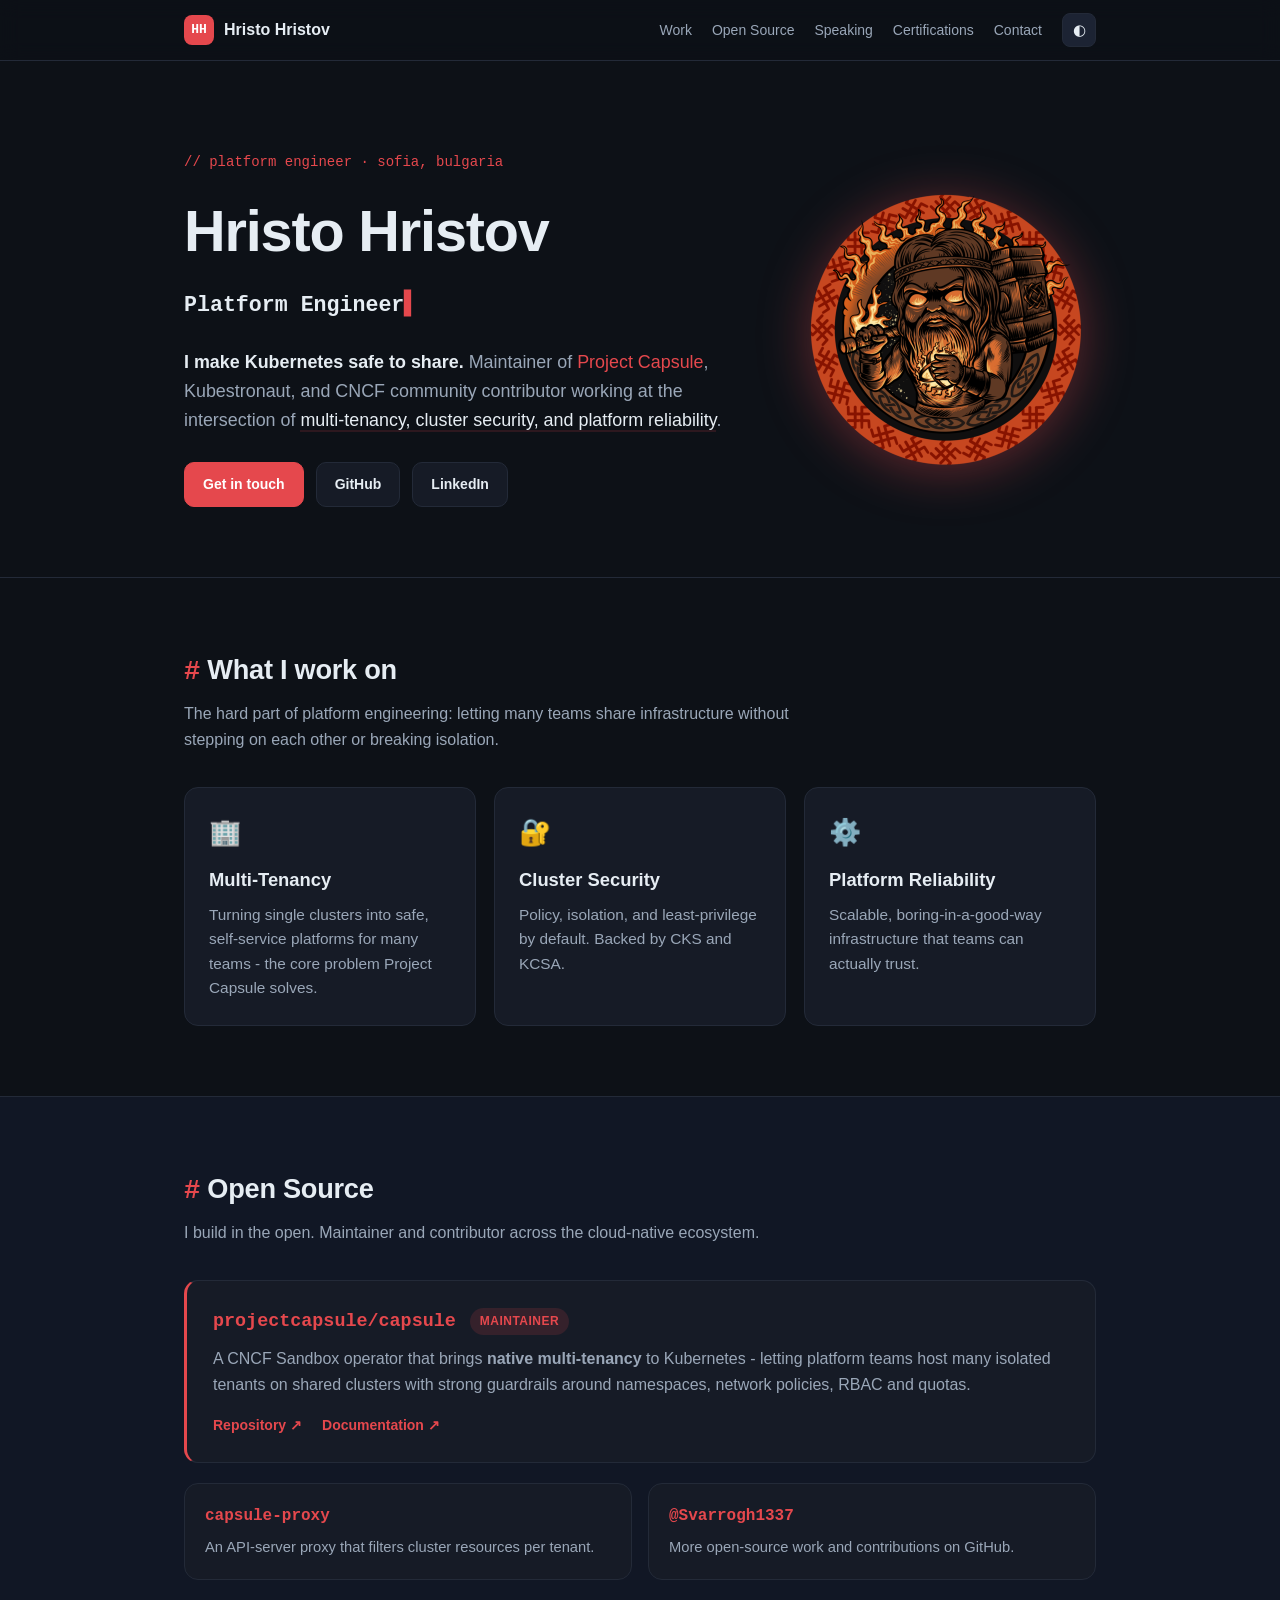
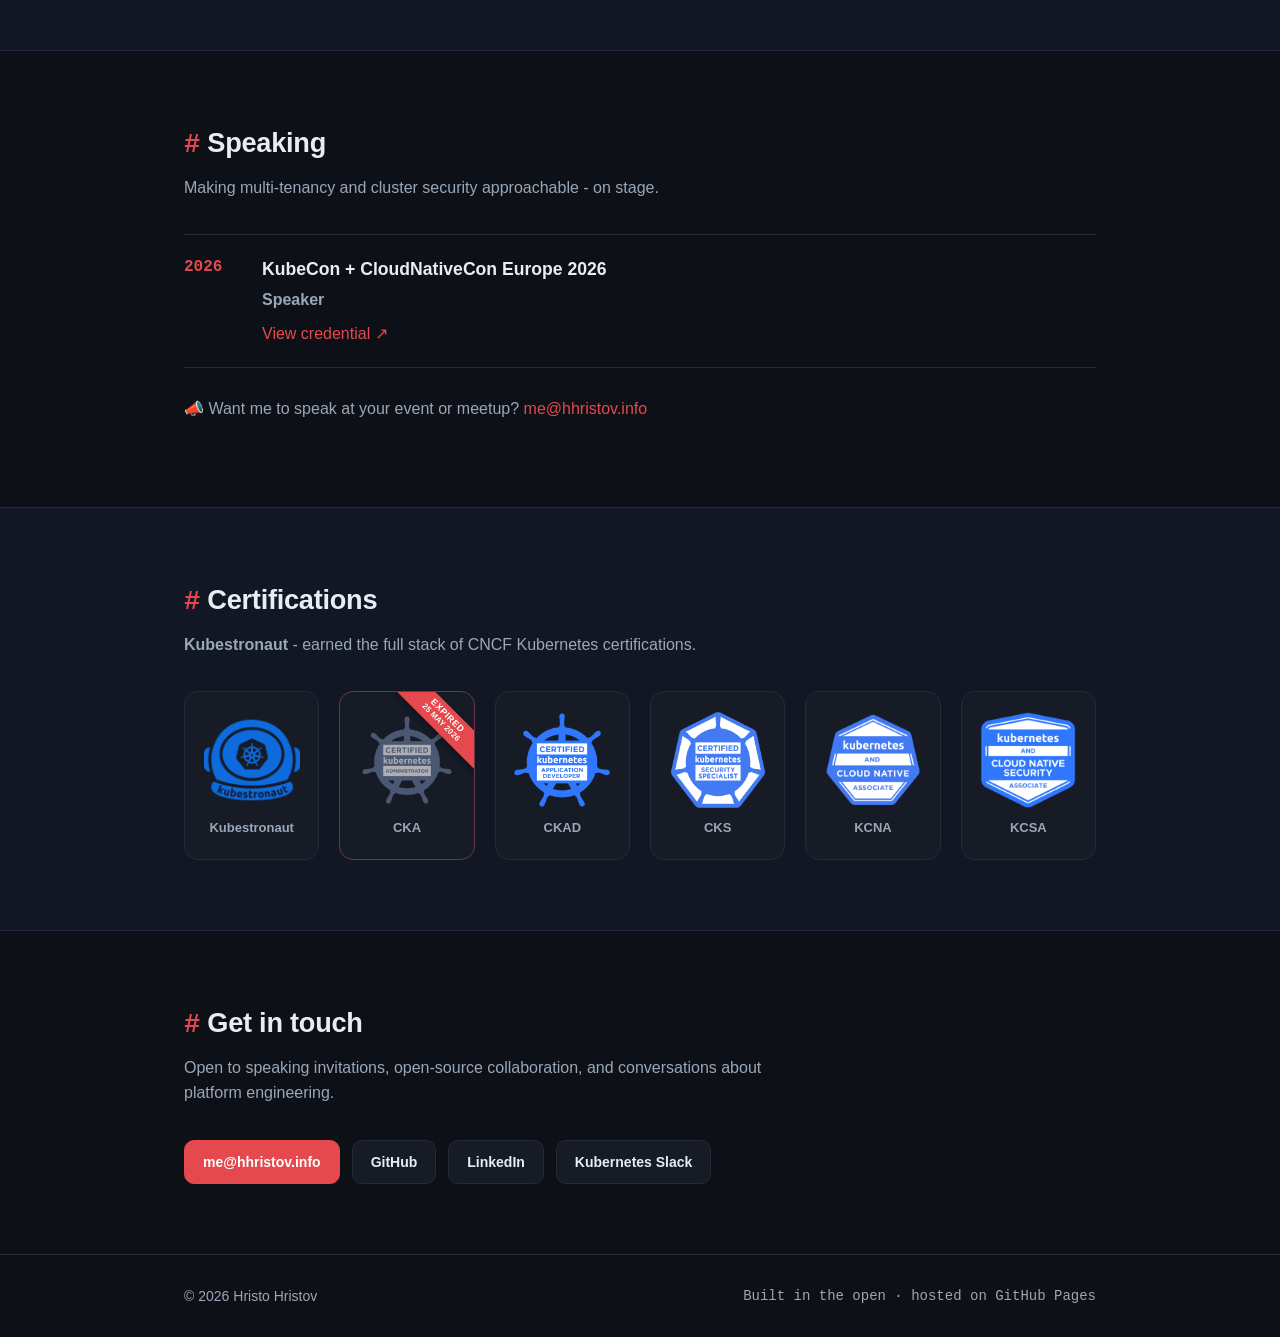
==== index.html @ eea62958 "Replace em dashes with hyphens across the site Co-Authored-By: Claude Opus 4.8 <noreply@anthropic.co" ====
<!DOCTYPE html>
<html lang="en">
<head>
  <meta charset="UTF-8" />
  <meta name="viewport" content="width=device-width, initial-scale=1.0" />
  <title>Hristo Hristov - Platform Engineer · Kubernetes Multi-Tenancy</title>
  <meta name="description" content="Platform Engineer and Project Capsule maintainer working on Kubernetes multi-tenancy, cluster security, and platform reliability. Kubestronaut and KubeCon EU 2026 speaker." />

  <!-- Open Graph / social -->
  <meta property="og:type" content="website" />
  <meta property="og:title" content="Hristo Hristov - Kubernetes Multi-Tenancy" />
  <meta property="og:description" content="I make Kubernetes safe to share. Project Capsule maintainer · Kubestronaut · KubeCon EU 2026 speaker." />
  <meta property="og:url" content="https://hhristov.info" />
  <meta property="og:image" content="https://hhristov.info/assets/og-avatar.png" />
  <meta name="twitter:card" content="summary" />
  <meta name="twitter:image" content="https://hhristov.info/assets/og-avatar.png" />

  <link rel="preconnect" href="https://images.credly.com" />
  <link rel="stylesheet" href="./assets/style.css" />
  <link rel="icon" type="image/png" href="./assets/favicon.png" />
  <link rel="apple-touch-icon" href="./assets/favicon.png" />
</head>
<body>
  <a class="skip-link" href="#main">Skip to content</a>

  <header class="site-nav">
    <div class="wrap nav-inner">
      <a class="brand" href="#top"><span class="brand-mark">HH</span> Hristo Hristov</a>
      <nav aria-label="Primary">
        <a href="#work">Work</a>
        <a href="#opensource">Open Source</a>
        <a href="#speaking">Speaking</a>
        <a href="#certs">Certifications</a>
        <a href="#contact">Contact</a>
      </nav>
      <button id="theme-toggle" class="theme-toggle" type="button" aria-label="Toggle color theme">◐</button>
    </div>
  </header>

  <main id="main">
    <!-- HERO -->
    <section id="top" class="hero">
      <div class="wrap hero-inner">
        <div class="hero-text">
          <p class="eyebrow">// platform engineer · sofia, bulgaria</p>
          <h1>Hristo Hristov</h1>
          <p class="typewriter" aria-hidden="true"><span id="tw"></span><span class="caret">▍</span></p>
          <p class="sr-only">Platform Engineer. Kubernetes Multi-Tenancy at Project Capsule. Making shared clusters safe, scalable and boring.</p>
          <p class="lead"><strong>I make Kubernetes safe to share.</strong> Maintainer of
            <a href="https://projectcapsule.dev/">Project Capsule</a>, Kubestronaut, and CNCF
            community contributor working at the intersection of <em>multi-tenancy, cluster
            security, and platform reliability</em>.</p>
          <div class="cta-row">
            <a class="btn btn-primary" href="#contact">Get in touch</a>
            <a class="btn" href="https://github.com/Svarrogh1337" rel="me">GitHub</a>
            <a class="btn" href="https://www.linkedin.com/in/svarrogh1337/" rel="me">LinkedIn</a>
          </div>
        </div>
        <div class="hero-avatar">
          <div class="avatar-hint" id="avatar-hint" role="status">
            <button class="avatar-hint-close" type="button" aria-label="Dismiss hint">×</button>
            <strong>Psst… click me. Fast.</strong>
            <span>I'm a fire god - making clusters "boring" is the day job. Setting things ablaze is the hobby. 🔥</span>
          </div>
          <img src="./assets/avatar.png" alt="Svarog emblem - Hristo Hristov's avatar" width="300" height="300" />
        </div>
      </div>
    </section>

    <!-- WHAT I WORK ON -->
    <section id="work" class="section">
      <div class="wrap">
        <h2><span class="hash">#</span> What I work on</h2>
        <p class="section-lead">The hard part of platform engineering: letting many teams share
          infrastructure without stepping on each other or breaking isolation.</p>
        <div class="cards">
          <article class="card">
            <div class="card-icon">🏢</div>
            <h3>Multi-Tenancy</h3>
            <p>Turning single clusters into safe, self-service platforms for many teams - the
              core problem Project Capsule solves.</p>
          </article>
          <article class="card">
            <div class="card-icon">🔐</div>
            <h3>Cluster Security</h3>
            <p>Policy, isolation, and least-privilege by default. Backed by CKS and KCSA.</p>
          </article>
          <article class="card">
            <div class="card-icon">⚙️</div>
            <h3>Platform Reliability</h3>
            <p>Scalable, boring-in-a-good-way infrastructure that teams can actually trust.</p>
          </article>
        </div>
      </div>
    </section>

    <!-- OPEN SOURCE -->
    <section id="opensource" class="section section-alt">
      <div class="wrap">
        <h2><span class="hash">#</span> Open Source</h2>
        <p class="section-lead">I build in the open. Maintainer and contributor across the
          cloud-native ecosystem.</p>

        <article class="spotlight">
          <div class="spotlight-head">
            <h3><a href="https://github.com/projectcapsule/capsule">projectcapsule/capsule</a></h3>
            <span class="tag">Maintainer</span>
          </div>
          <p>A CNCF Sandbox operator that brings <strong>native multi-tenancy</strong> to
            Kubernetes - letting platform teams host many isolated tenants on shared clusters
            with strong guardrails around namespaces, network policies, RBAC and quotas.</p>
          <div class="links-row">
            <a href="https://github.com/projectcapsule/capsule">Repository ↗</a>
            <a href="https://projectcapsule.dev/">Documentation ↗</a>
          </div>
        </article>

        <div class="repo-grid">
          <a class="repo" href="https://github.com/projectcapsule/capsule-proxy">
            <h4>capsule-proxy</h4>
            <p>An API-server proxy that filters cluster resources per tenant.</p>
          </a>
          <a class="repo" href="https://github.com/Svarrogh1337">
            <h4>@Svarrogh1337</h4>
            <p>More open-source work and contributions on GitHub.</p>
          </a>
        </div>
      </div>
    </section>

    <!-- SPEAKING -->
    <section id="speaking" class="section">
      <div class="wrap">
        <h2><span class="hash">#</span> Speaking</h2>
        <p class="section-lead">Making multi-tenancy and cluster security approachable - on stage.</p>
        <ul class="talks">
          <li class="talk">
            <div class="talk-date">2026</div>
            <div class="talk-body">
              <h3>KubeCon + CloudNativeCon Europe 2026</h3>
              <p class="talk-role">Speaker</p>
              <a href="https://www.credly.com/badges/1f407e77-a62d-4de4-acb6-d236c7fb62ec/public_url">View credential ↗</a>
            </div>
          </li>
        </ul>
        <p class="cta-line">📣 Want me to speak at your event or meetup?
          <a href="mailto:me@hhristov.info">me@hhristov.info</a></p>
      </div>
    </section>

    <!-- CERTIFICATIONS -->
    <section id="certs" class="section section-alt">
      <div class="wrap">
        <h2><span class="hash">#</span> Certifications</h2>
        <p class="section-lead"><strong>Kubestronaut</strong> - earned the full stack of CNCF
          Kubernetes certifications.</p>
        <div class="badges">
          <a class="badge" href="https://www.credly.com/badges/d4353a7d-4ade-4af5-8b67-d1976825b0ac/public_url" title="Kubestronaut">
            <img src="./assets/badges/kubestronaut.png" alt="Kubestronaut badge" loading="lazy" width="110" height="110" />
            <span>Kubestronaut</span>
          </a>
          <a class="badge" href="https://www.credly.com/badges/38526f68-d9cc-44b4-8a34-67c092588333/public_url" title="Certified Kubernetes Administrator" data-expires="2026-05-25">
            <img src="./assets/badges/cka.png" alt="CKA badge" loading="lazy" width="110" height="110" />
            <span>CKA</span>
          </a>
          <a class="badge" href="https://www.credly.com/badges/464335c8-947d-4161-b483-d8a3a8275b94/public_url" title="Certified Kubernetes Application Developer" data-expires="2028-03-01">
            <img src="./assets/badges/ckad.png" alt="CKAD badge" loading="lazy" width="110" height="110" />
            <span>CKAD</span>
          </a>
          <a class="badge" href="https://www.credly.com/badges/ec497faf-7d88-467e-850a-59829e8dac6d/public_url" title="Certified Kubernetes Security Specialist" data-expires="2028-01-19">
            <img src="./assets/badges/cks.png" alt="CKS badge" loading="lazy" width="110" height="110" />
            <span>CKS</span>
          </a>
          <a class="badge" href="https://www.credly.com/badges/4209b74a-615e-4c50-8347-1372d59ff848/public_url" title="Kubernetes and Cloud Native Associate" data-expires="2028-02-29">
            <img src="./assets/badges/kcna.png" alt="KCNA badge" loading="lazy" width="110" height="110" />
            <span>KCNA</span>
          </a>
          <a class="badge" href="https://www.credly.com/badges/b446001e-2a92-4770-8987-7c6a35eefe9c/public_url" title="Kubernetes and Cloud Native Security Associate" data-expires="2028-02-23">
            <img src="./assets/badges/kcsa.png" alt="KCSA badge" loading="lazy" width="110" height="110" />
            <span>KCSA</span>
          </a>
        </div>
      </div>
    </section>

    <!-- CONTACT -->
    <section id="contact" class="section">
      <div class="wrap contact">
        <h2><span class="hash">#</span> Get in touch</h2>
        <p class="section-lead">Open to speaking invitations, open-source collaboration, and
          conversations about platform engineering.</p>
        <div class="contact-links">
          <a class="btn btn-primary" href="mailto:me@hhristov.info">me@hhristov.info</a>
          <a class="btn" href="https://github.com/Svarrogh1337">GitHub</a>
          <a class="btn" href="https://www.linkedin.com/in/svarrogh1337/">LinkedIn</a>
          <a class="btn" href="https://kubernetes.slack.com/team/U07BVSYJC64">Kubernetes Slack</a>
        </div>
      </div>
    </section>
  </main>

  <footer class="site-footer">
    <div class="wrap footer-inner">
      <span>© <span id="year">2026</span> Hristo Hristov</span>
      <span class="footer-quote">Built in the open · hosted on GitHub Pages</span>
    </div>
  </footer>

  <script src="./assets/main.js"></script>
</body>
</html>
---- assets/style.css ----
/* ===== Theme tokens ===== */
:root {
  --accent: #E5484D;
  --accent-soft: rgba(229, 72, 77, 0.15);
  --bg: #0d1117;
  --bg-alt: #111725;
  --surface: #161b26;
  --surface-2: #1c2333;
  --border: #232a38;
  --text: #e6edf3;
  --muted: #9aa7b8;
  --radius: 14px;
  --mono: ui-monospace, SFMono-Regular, "SF Mono", Menlo, Consolas, "Liberation Mono", monospace;
  --sans: -apple-system, BlinkMacSystemFont, "Segoe UI", Roboto, Helvetica, Arial, sans-serif;
  --maxw: 960px;
}

:root[data-theme="light"] {
  --accent: #CC2E33;
  --accent-soft: rgba(204, 46, 51, 0.10);
  --bg: #ffffff;
  --bg-alt: #f5f7fb;
  --surface: #ffffff;
  --surface-2: #f2f5fa;
  --border: #e2e8f2;
  --text: #14181f;
  --muted: #5a6675;
}

* { box-sizing: border-box; }

html { scroll-behavior: smooth; }

body {
  margin: 0;
  font-family: var(--sans);
  background: var(--bg);
  color: var(--text);
  line-height: 1.6;
  -webkit-font-smoothing: antialiased;
}

.wrap { width: 100%; max-width: var(--maxw); margin: 0 auto; padding: 0 24px; }

a { color: var(--accent); text-decoration: none; }
a:hover { text-decoration: underline; }

.sr-only {
  position: absolute; width: 1px; height: 1px; padding: 0; margin: -1px;
  overflow: hidden; clip: rect(0,0,0,0); white-space: nowrap; border: 0;
}
.skip-link {
  position: absolute; left: -999px; top: 0; background: var(--accent);
  color: #fff; padding: 8px 14px; z-index: 100; border-radius: 0 0 8px 0;
}
.skip-link:focus { left: 0; }

/* ===== Nav ===== */
.site-nav {
  position: sticky; top: 0; z-index: 50;
  backdrop-filter: saturate(160%) blur(10px);
  background: color-mix(in srgb, var(--bg) 82%, transparent);
  border-bottom: 1px solid var(--border);
}
.nav-inner { display: flex; align-items: center; gap: 20px; height: 60px; }
.brand { display: flex; align-items: center; gap: 10px; font-weight: 700; color: var(--text); }
.brand:hover { text-decoration: none; }
.brand-mark {
  display: inline-grid; place-items: center; width: 30px; height: 30px;
  background: var(--accent); color: #fff; border-radius: 8px;
  font-family: var(--mono); font-size: 13px; font-weight: 700;
}
.site-nav nav { display: flex; gap: 20px; margin-left: auto; }
.site-nav nav a { color: var(--muted); font-size: 14px; font-weight: 500; }
.site-nav nav a:hover { color: var(--text); text-decoration: none; }
.theme-toggle {
  background: var(--surface-2); color: var(--text); border: 1px solid var(--border);
  width: 34px; height: 34px; border-radius: 8px; cursor: pointer; font-size: 15px;
}
.theme-toggle:hover { border-color: var(--accent); }

/* ===== Hero ===== */
.hero { padding: 90px 0 70px; border-bottom: 1px solid var(--border); }
.hero-inner { display: flex; align-items: center; gap: 56px; }
.hero-text { flex: 1 1 auto; min-width: 0; }
.hero-avatar { flex: 0 0 auto; }
.hero-avatar img {
  display: block; width: clamp(190px, 26vw, 300px); height: auto;
  filter: drop-shadow(0 6px 26px rgba(229, 72, 77, 0.4));
  animation: floaty 6s ease-in-out infinite;
}
@keyframes floaty { 0%, 100% { transform: translateY(0); } 50% { transform: translateY(-10px); } }
.eyebrow { font-family: var(--mono); color: var(--accent); font-size: 14px; margin: 0 0 12px; }
.hero h1 { font-size: clamp(2.4rem, 6vw, 3.6rem); margin: 0 0 10px; letter-spacing: -0.02em; }
.typewriter {
  font-family: var(--mono); font-size: clamp(1rem, 2.6vw, 1.35rem);
  color: var(--text); font-weight: 600; min-height: 1.8em; margin: 0 0 22px;
}
.caret { color: var(--accent); animation: blink 1s step-end infinite; }
@keyframes blink { 50% { opacity: 0; } }
.lead { font-size: 1.12rem; max-width: 640px; color: var(--muted); margin: 0 0 28px; }
.lead strong { color: var(--text); }
.lead em { color: var(--text); font-style: normal; border-bottom: 2px solid var(--accent-soft); }

.cta-row { display: flex; flex-wrap: wrap; gap: 12px; }
.btn {
  display: inline-block; padding: 10px 18px; border-radius: 10px;
  border: 1px solid var(--border); background: var(--surface);
  color: var(--text); font-weight: 600; font-size: 14px; transition: .15s;
}
.btn:hover { border-color: var(--accent); text-decoration: none; transform: translateY(-1px); }
.btn-primary { background: var(--accent); border-color: var(--accent); color: #fff; }
.btn-primary:hover { background: color-mix(in srgb, var(--accent) 85%, #000); }

/* ===== Sections ===== */
.section { padding: 70px 0; border-bottom: 1px solid var(--border); }
.section-alt { background: var(--bg-alt); }
.section h2 { font-size: 1.7rem; margin: 0 0 8px; letter-spacing: -0.01em; }
.hash { color: var(--accent); font-family: var(--mono); }
.section-lead { color: var(--muted); max-width: 620px; margin: 0 0 34px; }

/* Cards */
.cards { display: grid; grid-template-columns: repeat(auto-fit, minmax(220px, 1fr)); gap: 18px; }
.card {
  background: var(--surface); border: 1px solid var(--border);
  border-radius: var(--radius); padding: 24px; transition: .18s;
}
.card:hover { border-color: var(--accent); transform: translateY(-3px); }
.card-icon { font-size: 26px; margin-bottom: 12px; }
.card h3 { margin: 0 0 8px; font-size: 1.15rem; }
.card p { margin: 0; color: var(--muted); font-size: 0.96rem; }

/* Spotlight */
.spotlight {
  background: var(--surface); border: 1px solid var(--border);
  border-left: 3px solid var(--accent); border-radius: var(--radius);
  padding: 26px; margin-bottom: 20px;
}
.spotlight-head { display: flex; align-items: center; gap: 14px; flex-wrap: wrap; margin-bottom: 10px; }
.spotlight-head h3 { margin: 0; font-family: var(--mono); font-size: 1.15rem; }
.tag {
  font-size: 12px; font-weight: 700; text-transform: uppercase; letter-spacing: .04em;
  color: var(--accent); background: var(--accent-soft); padding: 4px 10px; border-radius: 999px;
}
.spotlight p { color: var(--muted); margin: 0 0 16px; }
.links-row { display: flex; gap: 20px; flex-wrap: wrap; font-weight: 600; font-size: 14px; }

.repo-grid { display: grid; grid-template-columns: repeat(auto-fit, minmax(240px, 1fr)); gap: 16px; }
.repo {
  display: block; background: var(--surface); border: 1px solid var(--border);
  border-radius: var(--radius); padding: 20px; color: var(--text); transition: .18s;
}
.repo:hover { border-color: var(--accent); text-decoration: none; transform: translateY(-3px); }
.repo h4 { margin: 0 0 6px; font-family: var(--mono); color: var(--accent); }
.repo p { margin: 0; color: var(--muted); font-size: 0.92rem; }

/* Talks */
.talks { list-style: none; padding: 0; margin: 0 0 28px; }
.talk { display: flex; gap: 22px; padding: 20px 0; border-top: 1px solid var(--border); }
.talk:last-child { border-bottom: 1px solid var(--border); }
.talk-date { font-family: var(--mono); color: var(--accent); font-weight: 700; min-width: 56px; }
.talk-body h3 { margin: 0 0 4px; font-size: 1.1rem; }
.talk-role { margin: 0 0 8px; color: var(--muted); font-weight: 600; }
.cta-line { color: var(--muted); }

/* Badges */
.badges { display: grid; grid-template-columns: repeat(auto-fit, minmax(130px, 1fr)); gap: 20px; }
.badge {
  position: relative; overflow: hidden;
  display: flex; flex-direction: column; align-items: center; gap: 10px;
  padding: 20px 12px; background: var(--surface); border: 1px solid var(--border);
  border-radius: var(--radius); color: var(--muted); font-size: 13px; font-weight: 600;
  transition: .18s;
}
.badge:hover { border-color: var(--accent); transform: translateY(-4px); text-decoration: none; color: var(--text); }
.badge img { width: 96px; height: 96px; object-fit: contain; }

/* Expired state + corner ribbon */
.badge.expired img { filter: grayscale(0.7) opacity(0.65); }
.badge.expired { border-color: color-mix(in srgb, var(--accent) 40%, var(--border)); }
.ribbon {
  position: absolute; top: 14px; right: -40px;
  width: 140px; padding: 4px 0;
  transform: rotate(45deg);
  background: var(--accent); color: #fff;
  text-align: center; line-height: 1.1;
  font-size: 9px; font-weight: 800; letter-spacing: 0.06em; text-transform: uppercase;
  box-shadow: 0 2px 6px rgba(0, 0, 0, 0.35);
  pointer-events: none;
}
.ribbon small { display: block; font-size: 8px; font-weight: 600; letter-spacing: 0.02em; opacity: 0.95; }

/* Contact */
.contact-links { display: flex; flex-wrap: wrap; gap: 12px; }

/* Footer */
.site-footer { padding: 30px 0; }
.footer-inner { display: flex; justify-content: space-between; gap: 12px; flex-wrap: wrap; color: var(--muted); font-size: 14px; }
.footer-quote { font-family: var(--mono); }

/* ===== Svarog fire easter egg ===== */
.hero-avatar { position: relative; }
.hero-avatar img { cursor: pointer; -webkit-user-select: none; user-select: none; -webkit-user-drag: none; }

/* Easter-egg hint speech bubble */
.avatar-hint {
  position: absolute; top: 8px; right: calc(100% + 20px); z-index: 6;
  width: 244px; padding: 14px 30px 14px 16px;
  background: var(--surface-2); color: var(--text);
  border: 1px solid var(--border); border-left: 3px solid var(--accent);
  border-radius: 12px; box-shadow: 0 12px 34px rgba(0, 0, 0, 0.4);
  font-size: 13.5px; line-height: 1.45; text-align: left;
  opacity: 0; transform: translateY(6px) scale(0.96); transform-origin: right center;
  pointer-events: none;
  transition: opacity 0.3s ease, transform 0.32s cubic-bezier(0.2, 0.9, 0.3, 1.35);
}
.avatar-hint.show { opacity: 1; transform: translateY(0) scale(1); pointer-events: auto; }
.avatar-hint strong { display: block; margin-bottom: 4px; color: var(--accent); }
.avatar-hint::after {
  content: ""; position: absolute; top: 20px; left: 100%;
  border: 9px solid transparent; border-left-color: var(--surface-2);
}
.avatar-hint-close {
  position: absolute; top: 5px; right: 8px; padding: 2px;
  background: none; border: none; color: var(--muted);
  font-size: 17px; line-height: 1; cursor: pointer;
}
.avatar-hint-close:hover { color: var(--text); }
#fire-canvas {
  position: fixed; inset: 0; z-index: 999; pointer-events: none;
  mix-blend-mode: screen; opacity: 0; transition: opacity 0.4s ease;
}
#fire-canvas.active { opacity: 1; }
/* Reduced-motion fallback: a static warm wash instead of the animated fire */
#flame-layer {
  position: fixed; inset: 0; z-index: 999; pointer-events: none;
  opacity: 0; transition: opacity 0.35s ease;
}
#flame-layer.active { opacity: 1; }
.flame-glow {
  position: absolute; left: 0; right: 0; bottom: 0; height: 55vh;
  background: radial-gradient(130% 100% at 50% 100%,
    rgba(255, 190, 70, 0.5), rgba(229, 72, 77, 0.3) 42%, transparent 74%);
  mix-blend-mode: screen;
}
#main.shake { animation: page-shake 0.5s ease-in-out; }
@keyframes page-shake {
  0%, 100% { transform: translate(0, 0); }
  20% { transform: translate(-5px, 2px) rotate(-0.2deg); }
  40% { transform: translate(5px, -2px) rotate(0.2deg); }
  60% { transform: translate(-4px, -1px); }
  80% { transform: translate(4px, 1px); }
}

@media (max-width: 760px) {
  .hero-inner { flex-direction: column-reverse; text-align: center; gap: 30px; }
  .hero-text .lead { margin-left: auto; margin-right: auto; }
  .cta-row { justify-content: center; }
  /* Hint bubble sits below the (now centered, top) avatar with an upward tail */
  .avatar-hint {
    top: calc(100% + 16px); right: auto; left: 50%;
    transform: translate(-50%, 6px) scale(0.96); transform-origin: top center;
  }
  .avatar-hint.show { transform: translate(-50%, 0) scale(1); }
  .avatar-hint::after {
    top: auto; bottom: 100%; left: 50%;
    border: 9px solid transparent; border-left-color: transparent; border-bottom-color: var(--surface-2);
    transform: translateX(-50%);
  }
}

@media (max-width: 600px) {
  .site-nav nav { display: none; }
  .hero { padding: 60px 0 50px; }
  .section { padding: 50px 0; }
}

@media (prefers-reduced-motion: reduce) {
  html { scroll-behavior: auto; }
  .caret { animation: none; }
  .hero-avatar img { animation: none; }
}
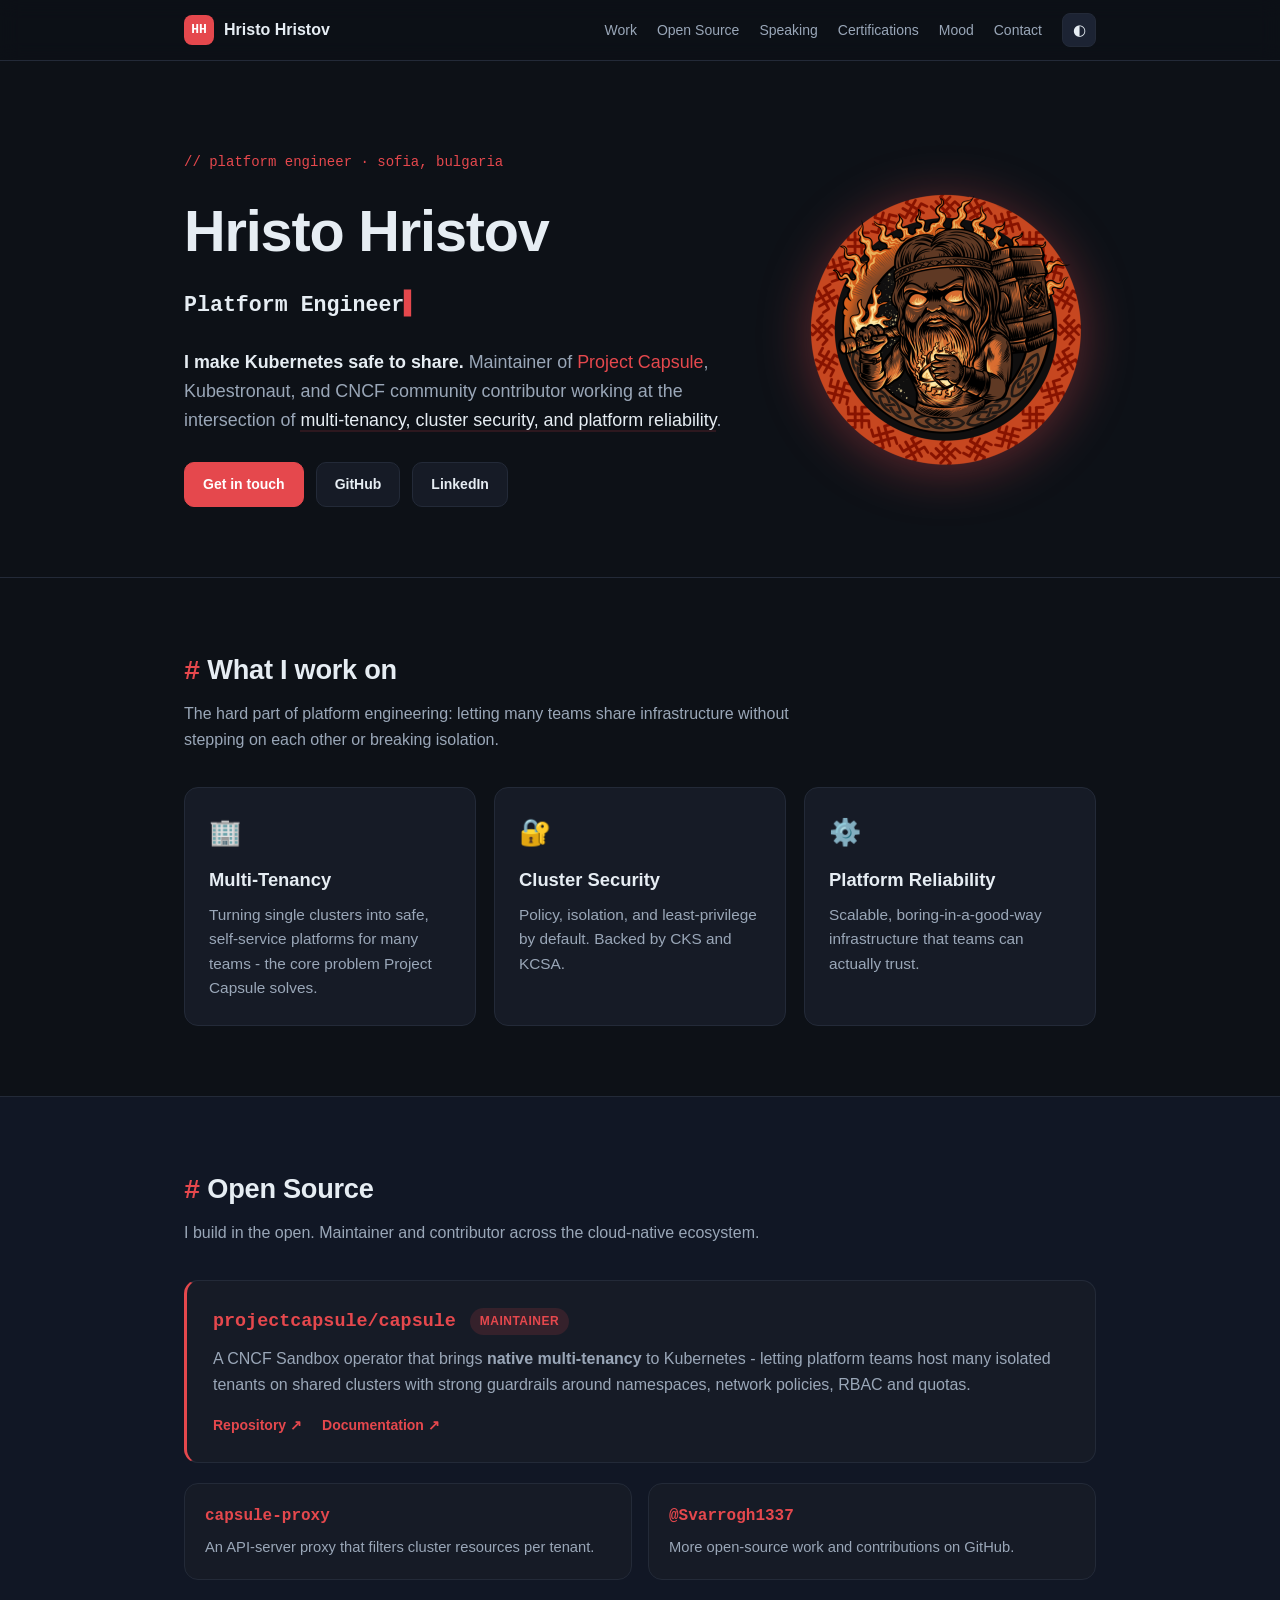
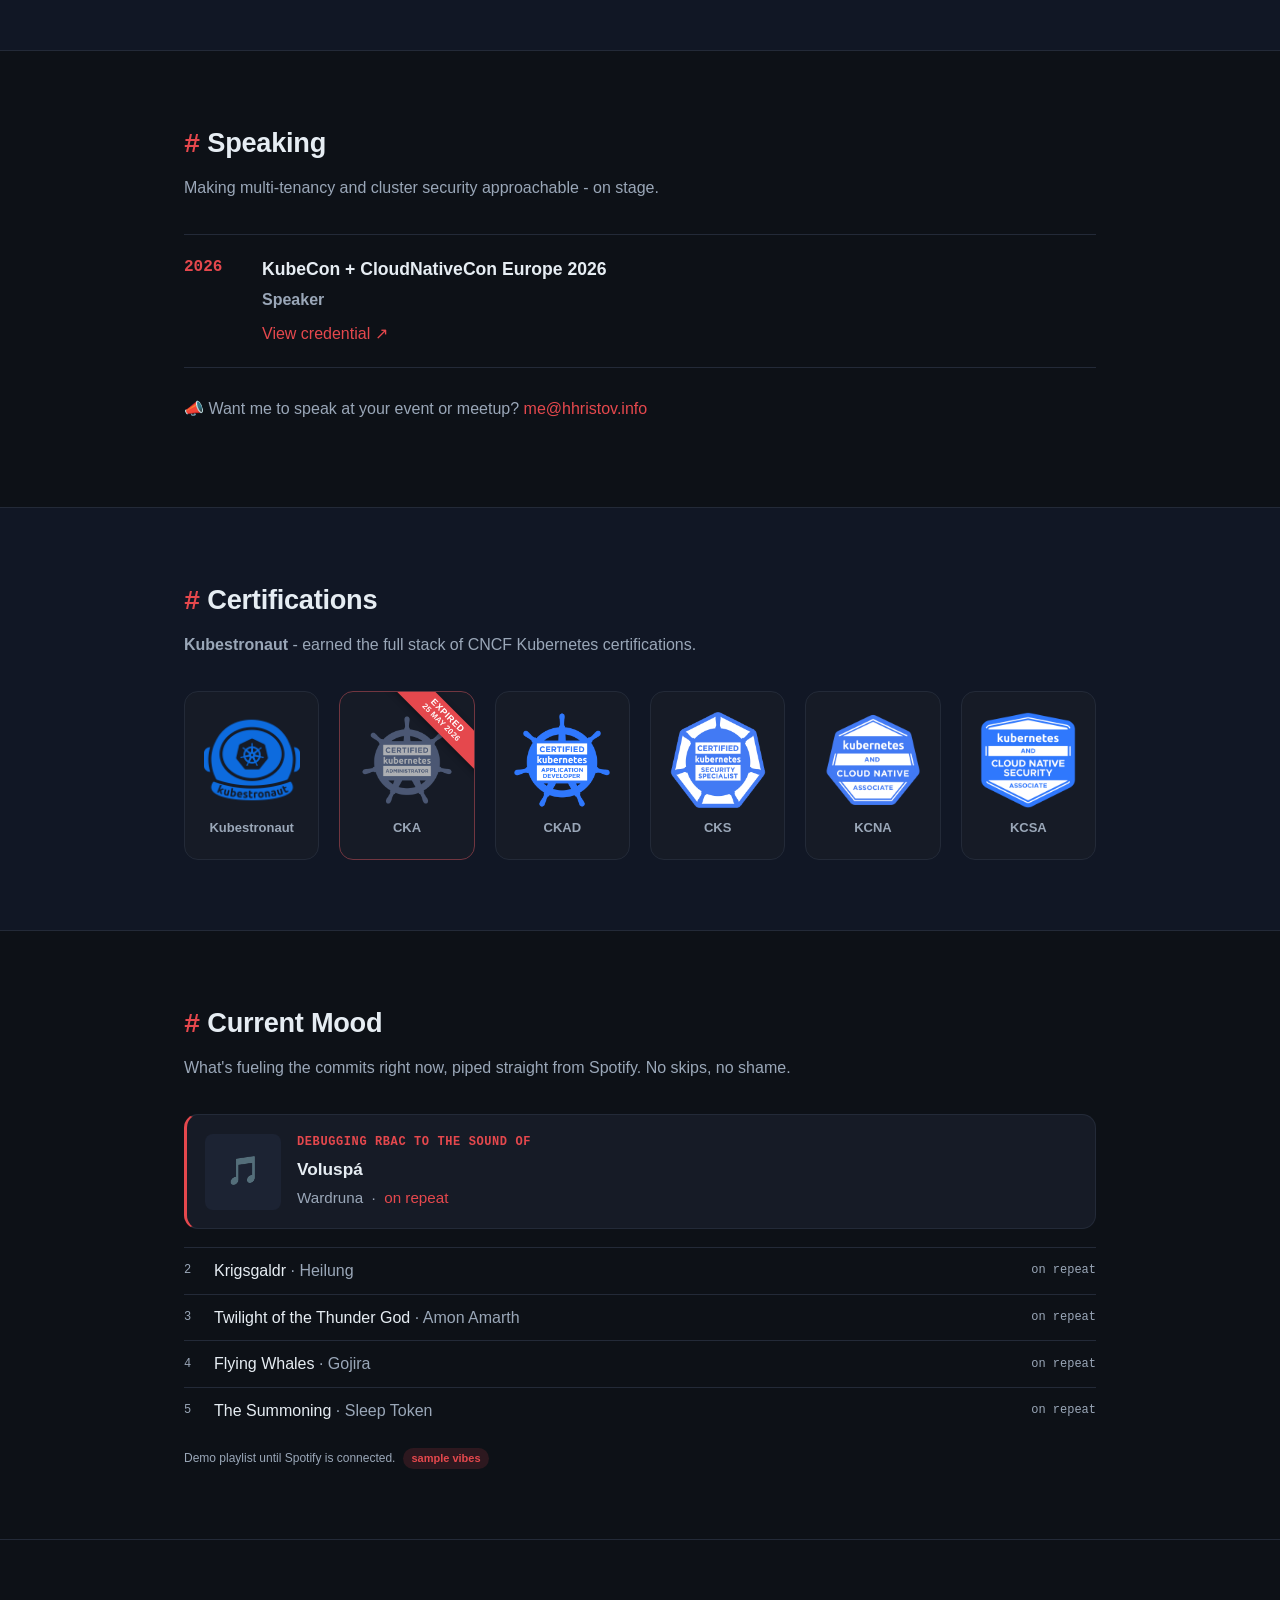
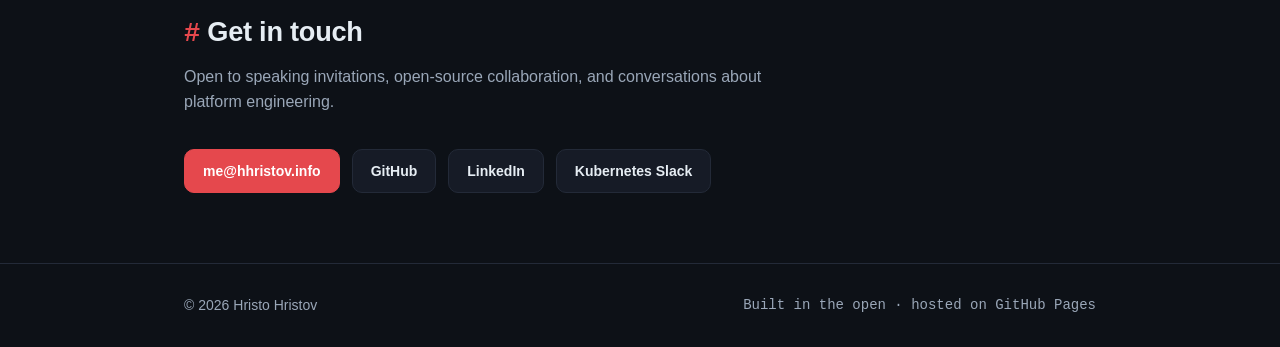
==== commit f57cfbf9: "Add Current Mood section (recent Spotify tracks) - Mood section renders recent tracks from assets/mo" ====
--- a/index.html
+++ b/index.html
@@ -31,6 +31,7 @@
         <a href="#opensource">Open Source</a>
         <a href="#speaking">Speaking</a>
         <a href="#certs">Certifications</a>
+        <a href="#mood">Mood</a>
         <a href="#contact">Contact</a>
       </nav>
       <button id="theme-toggle" class="theme-toggle" type="button" aria-label="Toggle color theme">◐</button>
@@ -183,6 +184,17 @@
       </div>
     </section>
 
+    <!-- MOOD -->
+    <section id="mood" class="section">
+      <div class="wrap">
+        <h2><span class="hash">#</span> Current Mood</h2>
+        <p class="section-lead">What's fueling the commits right now, piped straight from Spotify. No skips, no shame.</p>
+        <div id="mood-content" class="mood" aria-live="polite">
+          <p class="mood-loading">Consulting the gods of shuffle...</p>
+        </div>
+      </div>
+    </section>
+
     <!-- CONTACT -->
     <section id="contact" class="section">
       <div class="wrap contact">
--- a/assets/style.css
+++ b/assets/style.css
@@ -190,6 +190,39 @@
 }
 .ribbon small { display: block; font-size: 8px; font-weight: 600; letter-spacing: 0.02em; opacity: 0.95; }
 
+/* Mood (Spotify) */
+.mood-loading { color: var(--muted); font-family: var(--mono); }
+.mood-now {
+  display: flex; gap: 16px; align-items: center;
+  background: var(--surface); border: 1px solid var(--border);
+  border-left: 3px solid var(--accent); border-radius: var(--radius); padding: 18px;
+}
+.mood-art {
+  width: 76px; height: 76px; flex: 0 0 auto; border-radius: 8px; object-fit: cover;
+  background: var(--surface-2); display: grid; place-items: center; font-size: 28px; color: var(--muted);
+}
+.mood-now-body { min-width: 0; }
+.mood-quip {
+  margin: 0 0 4px; color: var(--accent); font-family: var(--mono);
+  font-size: 12px; font-weight: 700; text-transform: uppercase; letter-spacing: 0.05em;
+}
+.mood-now-body h3 { margin: 0 0 2px; font-size: 1.08rem; }
+.mood-now-body h3 a { color: var(--text); }
+.mood-artist { margin: 0; color: var(--muted); font-size: 0.95rem; }
+.mood-when { color: var(--accent); }
+.mood-list { list-style: none; margin: 18px 0 0; padding: 0; }
+.mood-track { display: flex; align-items: center; gap: 12px; padding: 10px 0; border-top: 1px solid var(--border); }
+.mood-track .num { font-family: var(--mono); color: var(--muted); font-size: 12px; width: 18px; flex: 0 0 auto; }
+.mood-track .t { min-width: 0; overflow: hidden; text-overflow: ellipsis; white-space: nowrap; }
+.mood-track .t a { color: var(--text); }
+.mood-track .t span { color: var(--muted); }
+.mood-track .ago { margin-left: auto; color: var(--muted); font-size: 12px; font-family: var(--mono); flex: 0 0 auto; }
+.mood-foot { margin: 14px 0 0; color: var(--muted); font-size: 12px; }
+.mood-chip {
+  display: inline-block; margin-left: 8px; padding: 2px 8px; border-radius: 999px;
+  background: var(--accent-soft); color: var(--accent); font-size: 11px; font-weight: 700;
+}
+
 /* Contact */
 .contact-links { display: flex; flex-wrap: wrap; gap: 12px; }
 
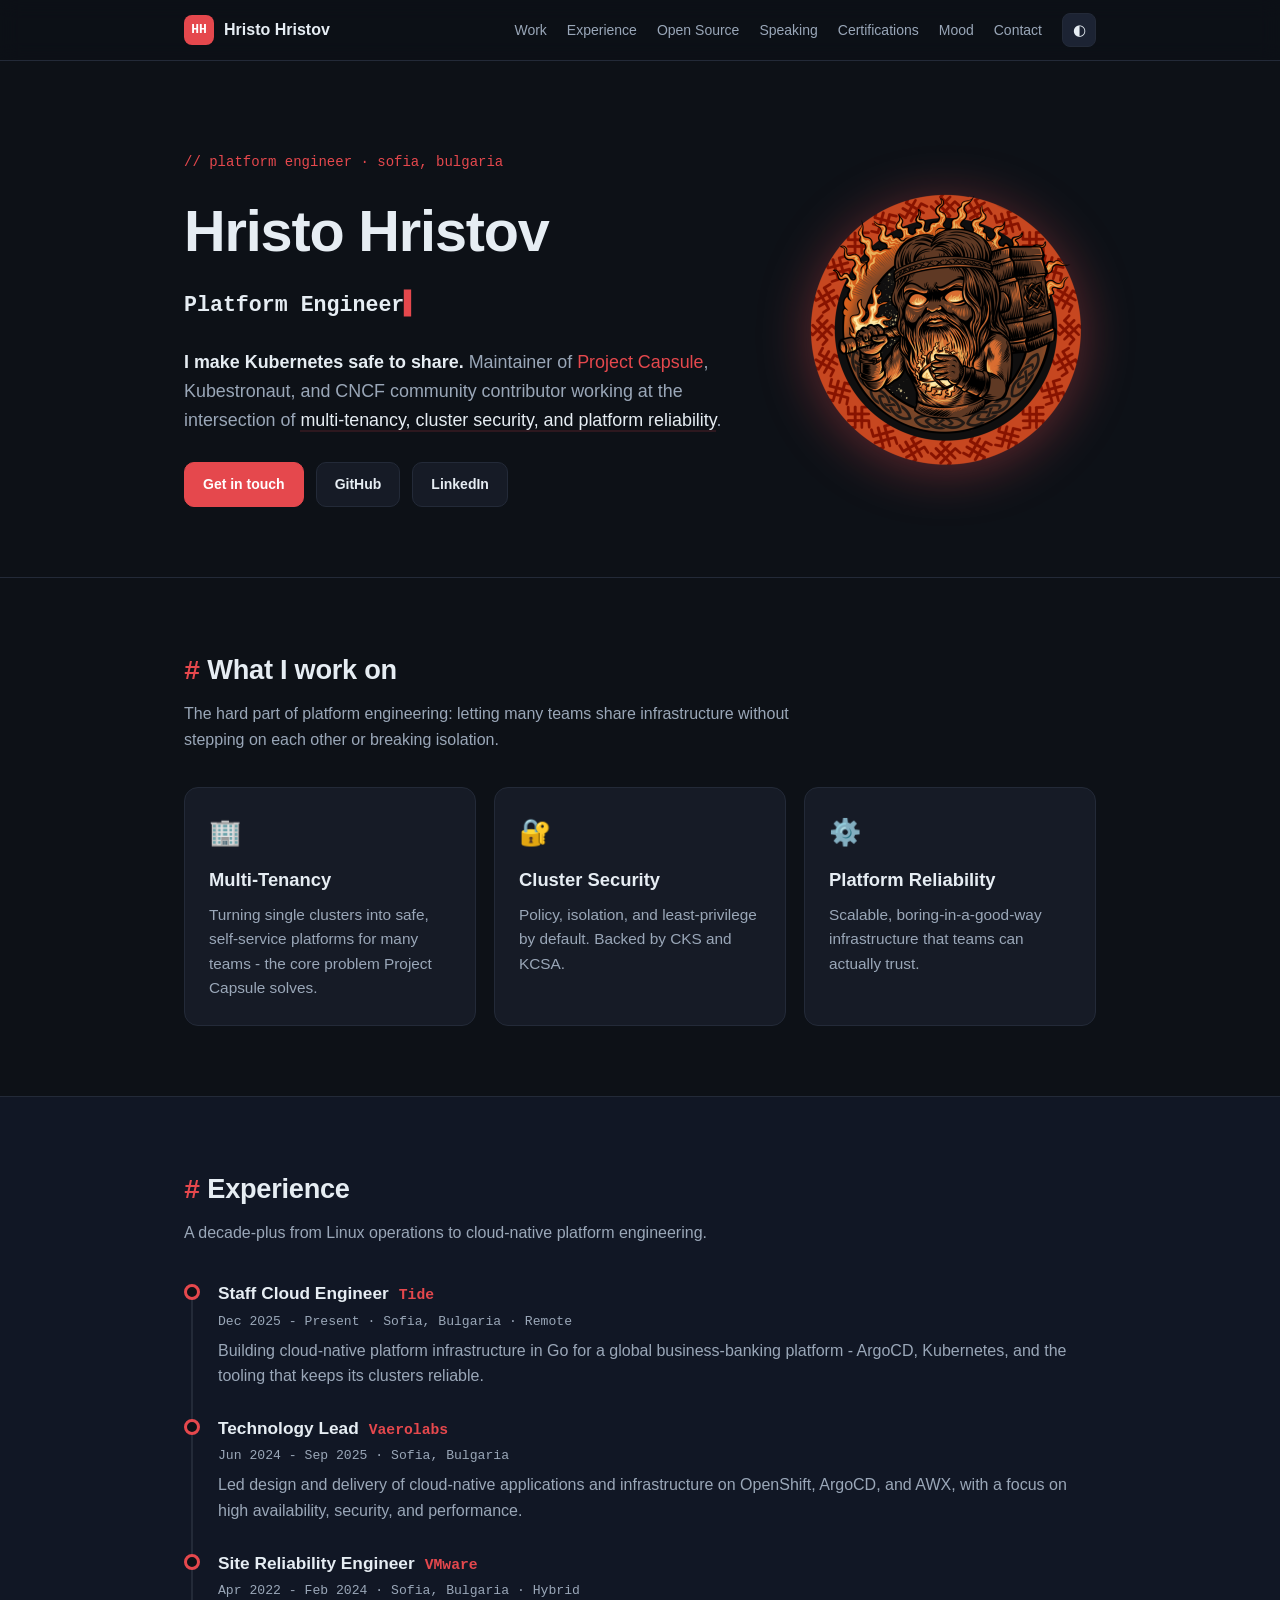
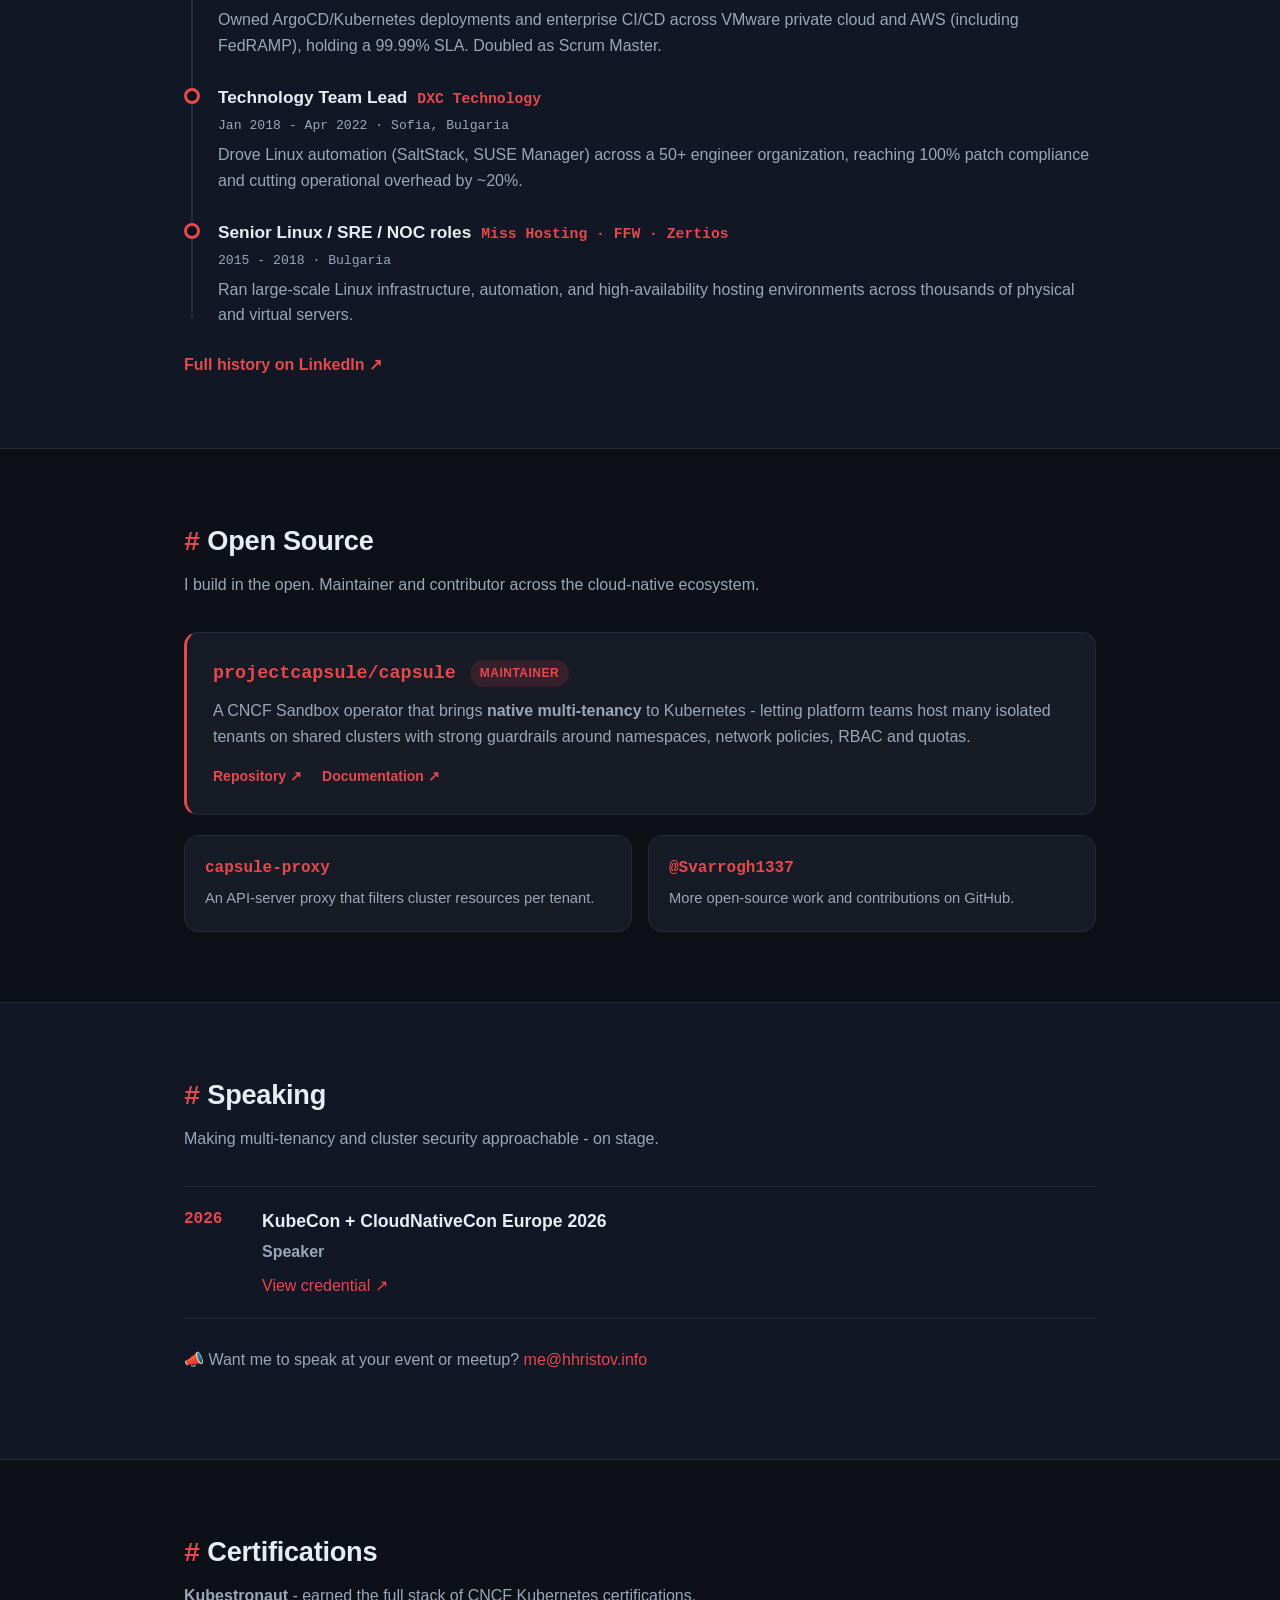
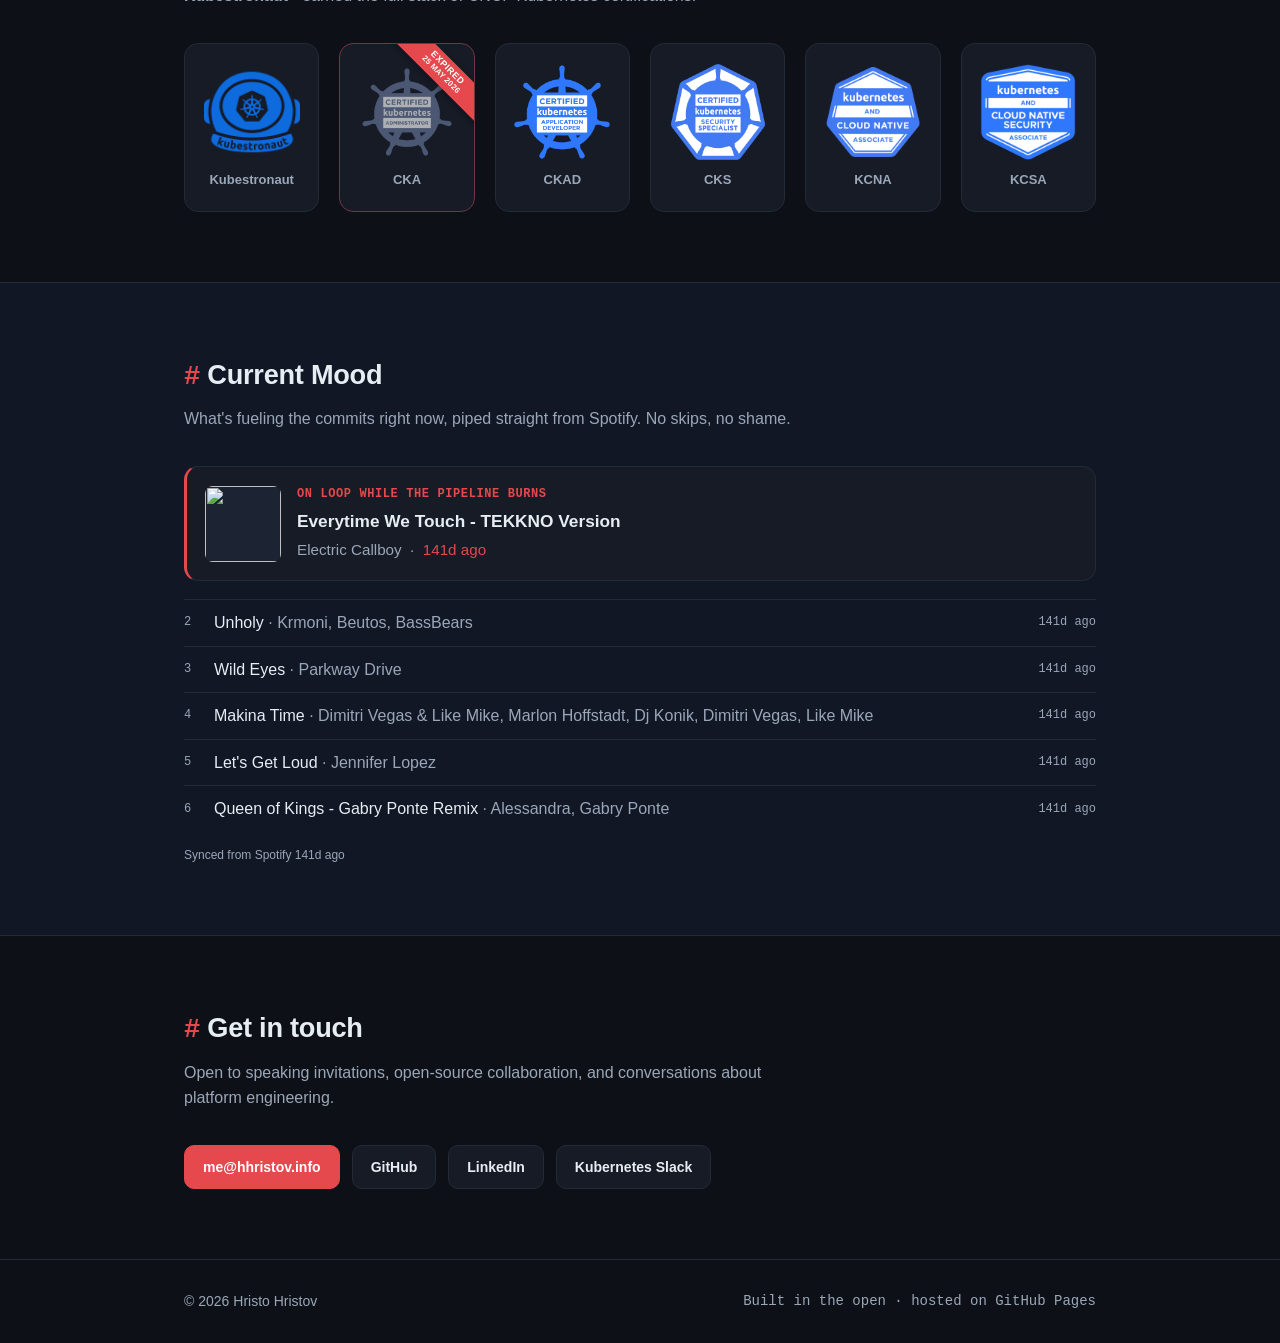
==== commit daf02ca1: "Add Experience timeline section Career timeline (Tide, Vaerolabs, VMware, DXC, earlier Linux/SRE rol" ====
--- a/index.html
+++ b/index.html
@@ -28,6 +28,7 @@
       <a class="brand" href="#top"><span class="brand-mark">HH</span> Hristo Hristov</a>
       <nav aria-label="Primary">
         <a href="#work">Work</a>
+        <a href="#experience">Experience</a>
         <a href="#opensource">Open Source</a>
         <a href="#speaking">Speaking</a>
         <a href="#certs">Certifications</a>
@@ -95,8 +96,59 @@
       </div>
     </section>
 
+    <!-- EXPERIENCE -->
+    <section id="experience" class="section section-alt">
+      <div class="wrap">
+        <h2><span class="hash">#</span> Experience</h2>
+        <p class="section-lead">A decade-plus from Linux operations to cloud-native platform engineering.</p>
+        <ol class="timeline">
+          <li class="tl-item">
+            <span class="tl-dot"></span>
+            <div class="tl-body">
+              <div class="tl-head"><h3>Staff Cloud Engineer</h3><span class="tl-co">Tide</span></div>
+              <p class="tl-meta">Dec 2025 - Present · Sofia, Bulgaria · Remote</p>
+              <p class="tl-desc">Building cloud-native platform infrastructure in Go for a global business-banking platform - ArgoCD, Kubernetes, and the tooling that keeps its clusters reliable.</p>
+            </div>
+          </li>
+          <li class="tl-item">
+            <span class="tl-dot"></span>
+            <div class="tl-body">
+              <div class="tl-head"><h3>Technology Lead</h3><span class="tl-co">Vaerolabs</span></div>
+              <p class="tl-meta">Jun 2024 - Sep 2025 · Sofia, Bulgaria</p>
+              <p class="tl-desc">Led design and delivery of cloud-native applications and infrastructure on OpenShift, ArgoCD, and AWX, with a focus on high availability, security, and performance.</p>
+            </div>
+          </li>
+          <li class="tl-item">
+            <span class="tl-dot"></span>
+            <div class="tl-body">
+              <div class="tl-head"><h3>Site Reliability Engineer</h3><span class="tl-co">VMware</span></div>
+              <p class="tl-meta">Apr 2022 - Feb 2024 · Sofia, Bulgaria · Hybrid</p>
+              <p class="tl-desc">Owned ArgoCD/Kubernetes deployments and enterprise CI/CD across VMware private cloud and AWS (including FedRAMP), holding a 99.99% SLA. Doubled as Scrum Master.</p>
+            </div>
+          </li>
+          <li class="tl-item">
+            <span class="tl-dot"></span>
+            <div class="tl-body">
+              <div class="tl-head"><h3>Technology Team Lead</h3><span class="tl-co">DXC Technology</span></div>
+              <p class="tl-meta">Jan 2018 - Apr 2022 · Sofia, Bulgaria</p>
+              <p class="tl-desc">Drove Linux automation (SaltStack, SUSE Manager) across a 50+ engineer organization, reaching 100% patch compliance and cutting operational overhead by ~20%.</p>
+            </div>
+          </li>
+          <li class="tl-item">
+            <span class="tl-dot"></span>
+            <div class="tl-body">
+              <div class="tl-head"><h3>Senior Linux / SRE / NOC roles</h3><span class="tl-co">Miss Hosting · FFW · Zertios</span></div>
+              <p class="tl-meta">2015 - 2018 · Bulgaria</p>
+              <p class="tl-desc">Ran large-scale Linux infrastructure, automation, and high-availability hosting environments across thousands of physical and virtual servers.</p>
+            </div>
+          </li>
+        </ol>
+        <p class="tl-more"><a href="https://www.linkedin.com/in/svarrogh1337/">Full history on LinkedIn ↗</a></p>
+      </div>
+    </section>
+
     <!-- OPEN SOURCE -->
-    <section id="opensource" class="section section-alt">
+    <section id="opensource" class="section">
       <div class="wrap">
         <h2><span class="hash">#</span> Open Source</h2>
         <p class="section-lead">I build in the open. Maintainer and contributor across the
@@ -130,7 +182,7 @@
     </section>
 
     <!-- SPEAKING -->
-    <section id="speaking" class="section">
+    <section id="speaking" class="section section-alt">
       <div class="wrap">
         <h2><span class="hash">#</span> Speaking</h2>
         <p class="section-lead">Making multi-tenancy and cluster security approachable - on stage.</p>
@@ -150,7 +202,7 @@
     </section>
 
     <!-- CERTIFICATIONS -->
-    <section id="certs" class="section section-alt">
+    <section id="certs" class="section">
       <div class="wrap">
         <h2><span class="hash">#</span> Certifications</h2>
         <p class="section-lead"><strong>Kubestronaut</strong> - earned the full stack of CNCF
@@ -185,7 +237,7 @@
     </section>
 
     <!-- MOOD -->
-    <section id="mood" class="section">
+    <section id="mood" class="section section-alt">
       <div class="wrap">
         <h2><span class="hash">#</span> Current Mood</h2>
         <p class="section-lead">What's fueling the commits right now, piped straight from Spotify. No skips, no shame.</p>
--- a/assets/style.css
+++ b/assets/style.css
@@ -130,6 +130,25 @@
 .card h3 { margin: 0 0 8px; font-size: 1.15rem; }
 .card p { margin: 0; color: var(--muted); font-size: 0.96rem; }
 
+/* Experience timeline */
+.timeline { list-style: none; margin: 0; padding: 0; position: relative; }
+.timeline::before {
+  content: ""; position: absolute; left: 7px; top: 6px; bottom: 10px;
+  width: 2px; background: var(--border);
+}
+.tl-item { position: relative; padding: 0 0 26px 34px; }
+.tl-item:last-child { padding-bottom: 0; }
+.tl-dot {
+  position: absolute; left: 0; top: 4px; width: 16px; height: 16px;
+  border-radius: 50%; background: var(--bg); border: 3px solid var(--accent);
+}
+.tl-head { display: flex; gap: 10px; align-items: baseline; flex-wrap: wrap; }
+.tl-head h3 { margin: 0; font-size: 1.08rem; }
+.tl-co { color: var(--accent); font-weight: 700; font-family: var(--mono); font-size: 0.92rem; }
+.tl-meta { margin: 3px 0 6px; color: var(--muted); font-size: 0.82rem; font-family: var(--mono); }
+.tl-desc { margin: 0; color: var(--muted); }
+.tl-more { margin: 24px 0 0; font-weight: 600; }
+
 /* Spotlight */
 .spotlight {
   background: var(--surface); border: 1px solid var(--border);
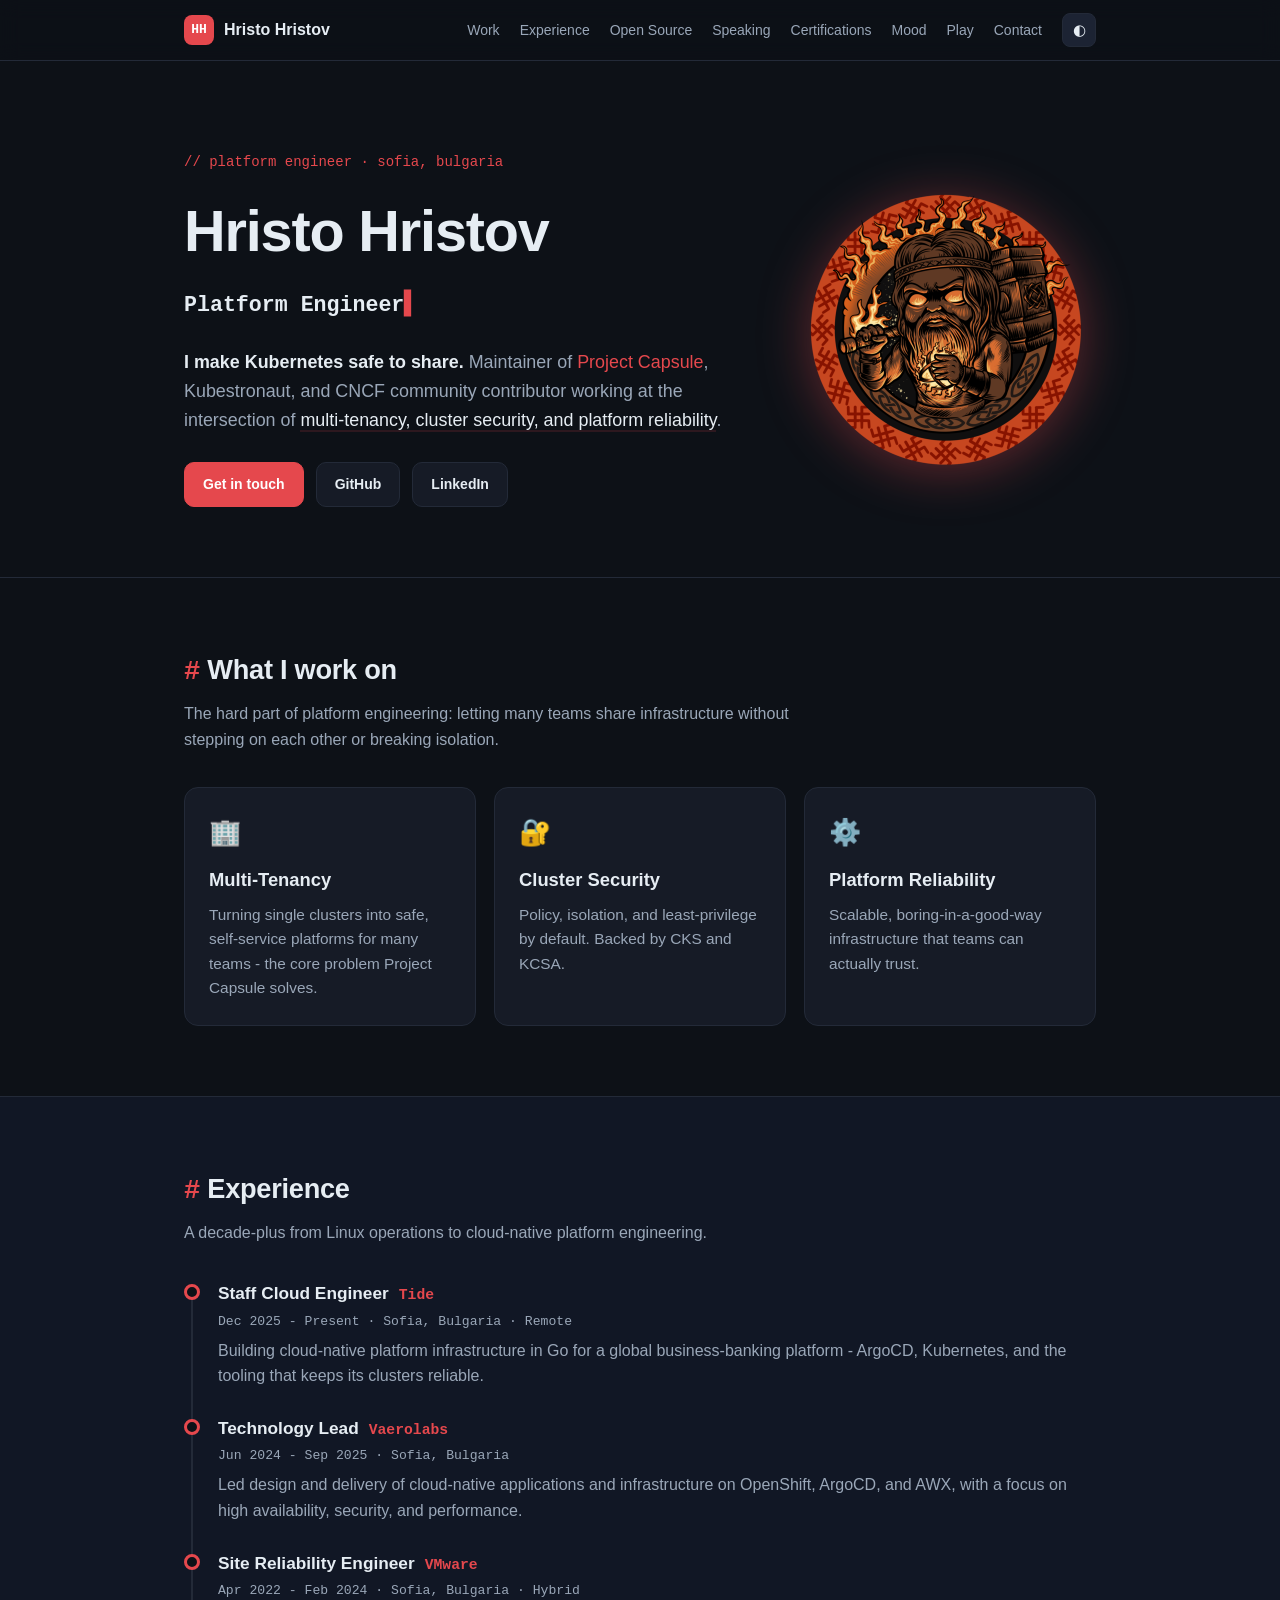
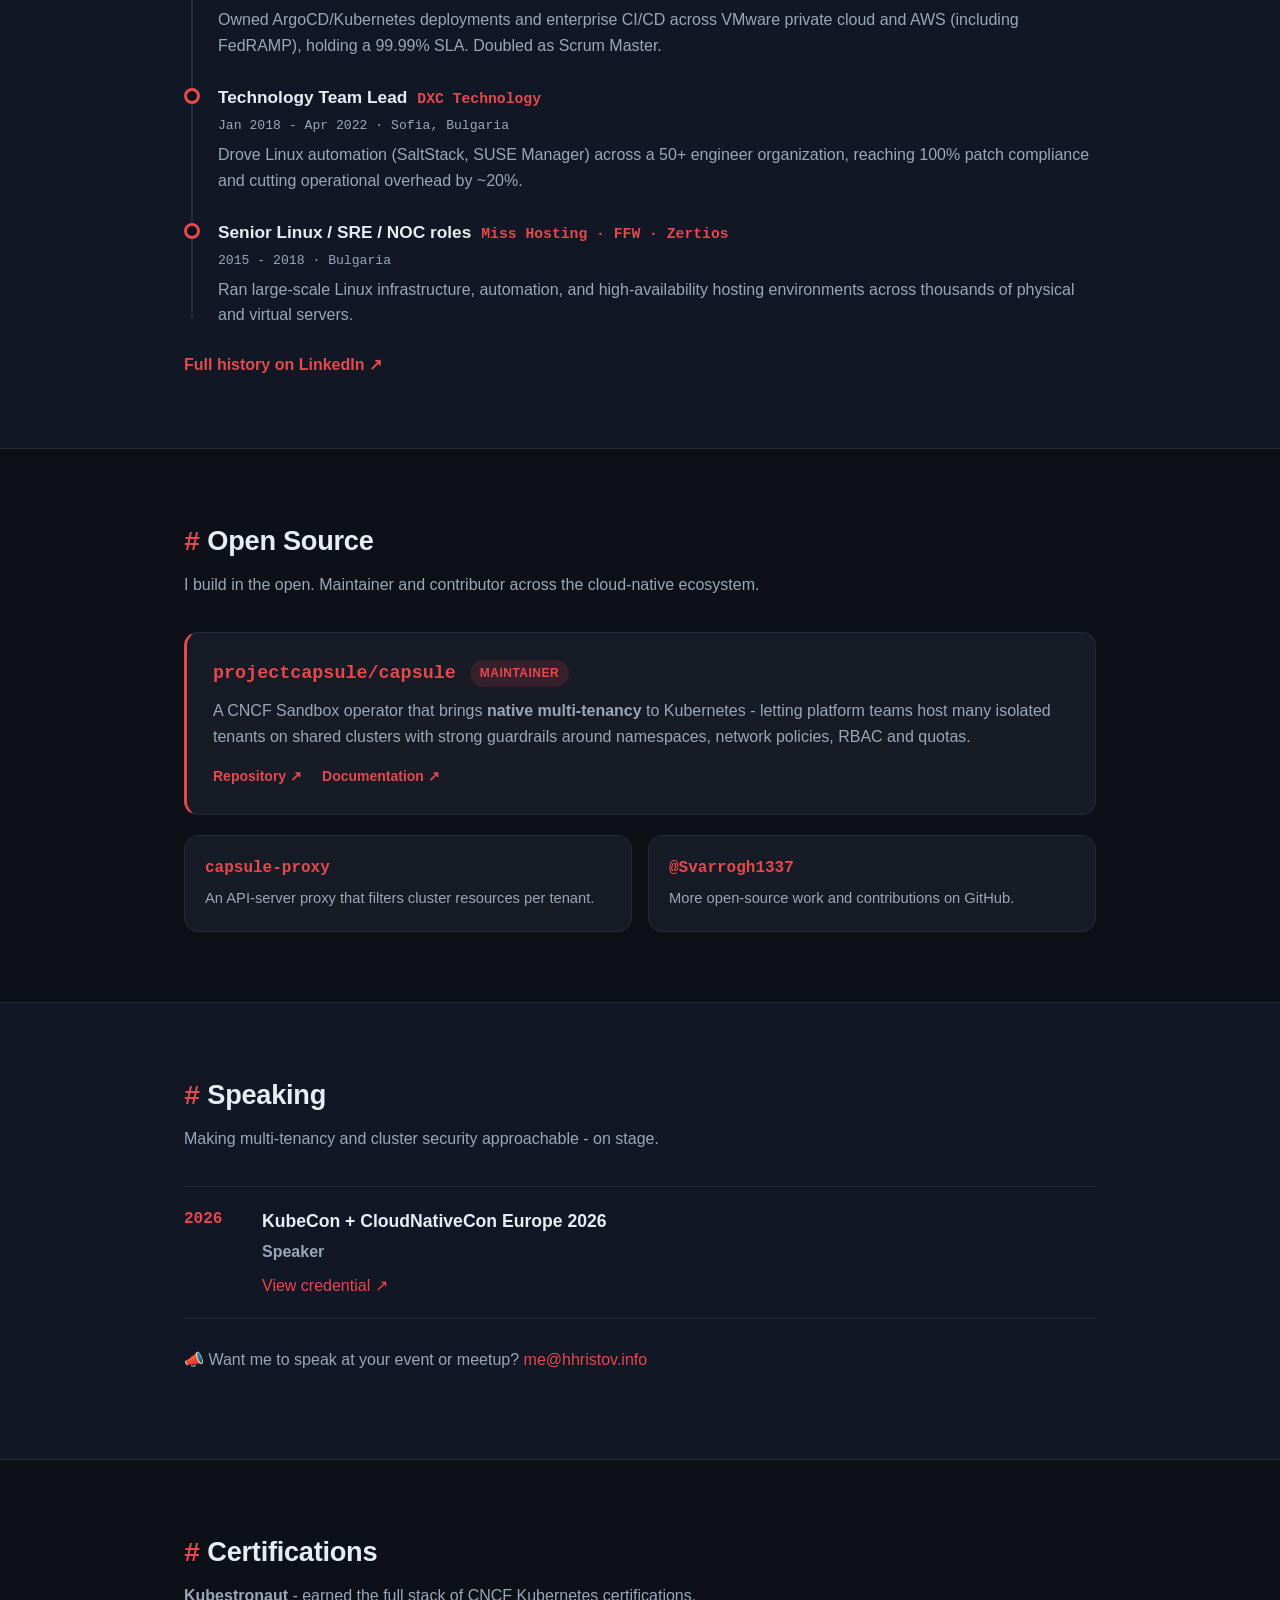
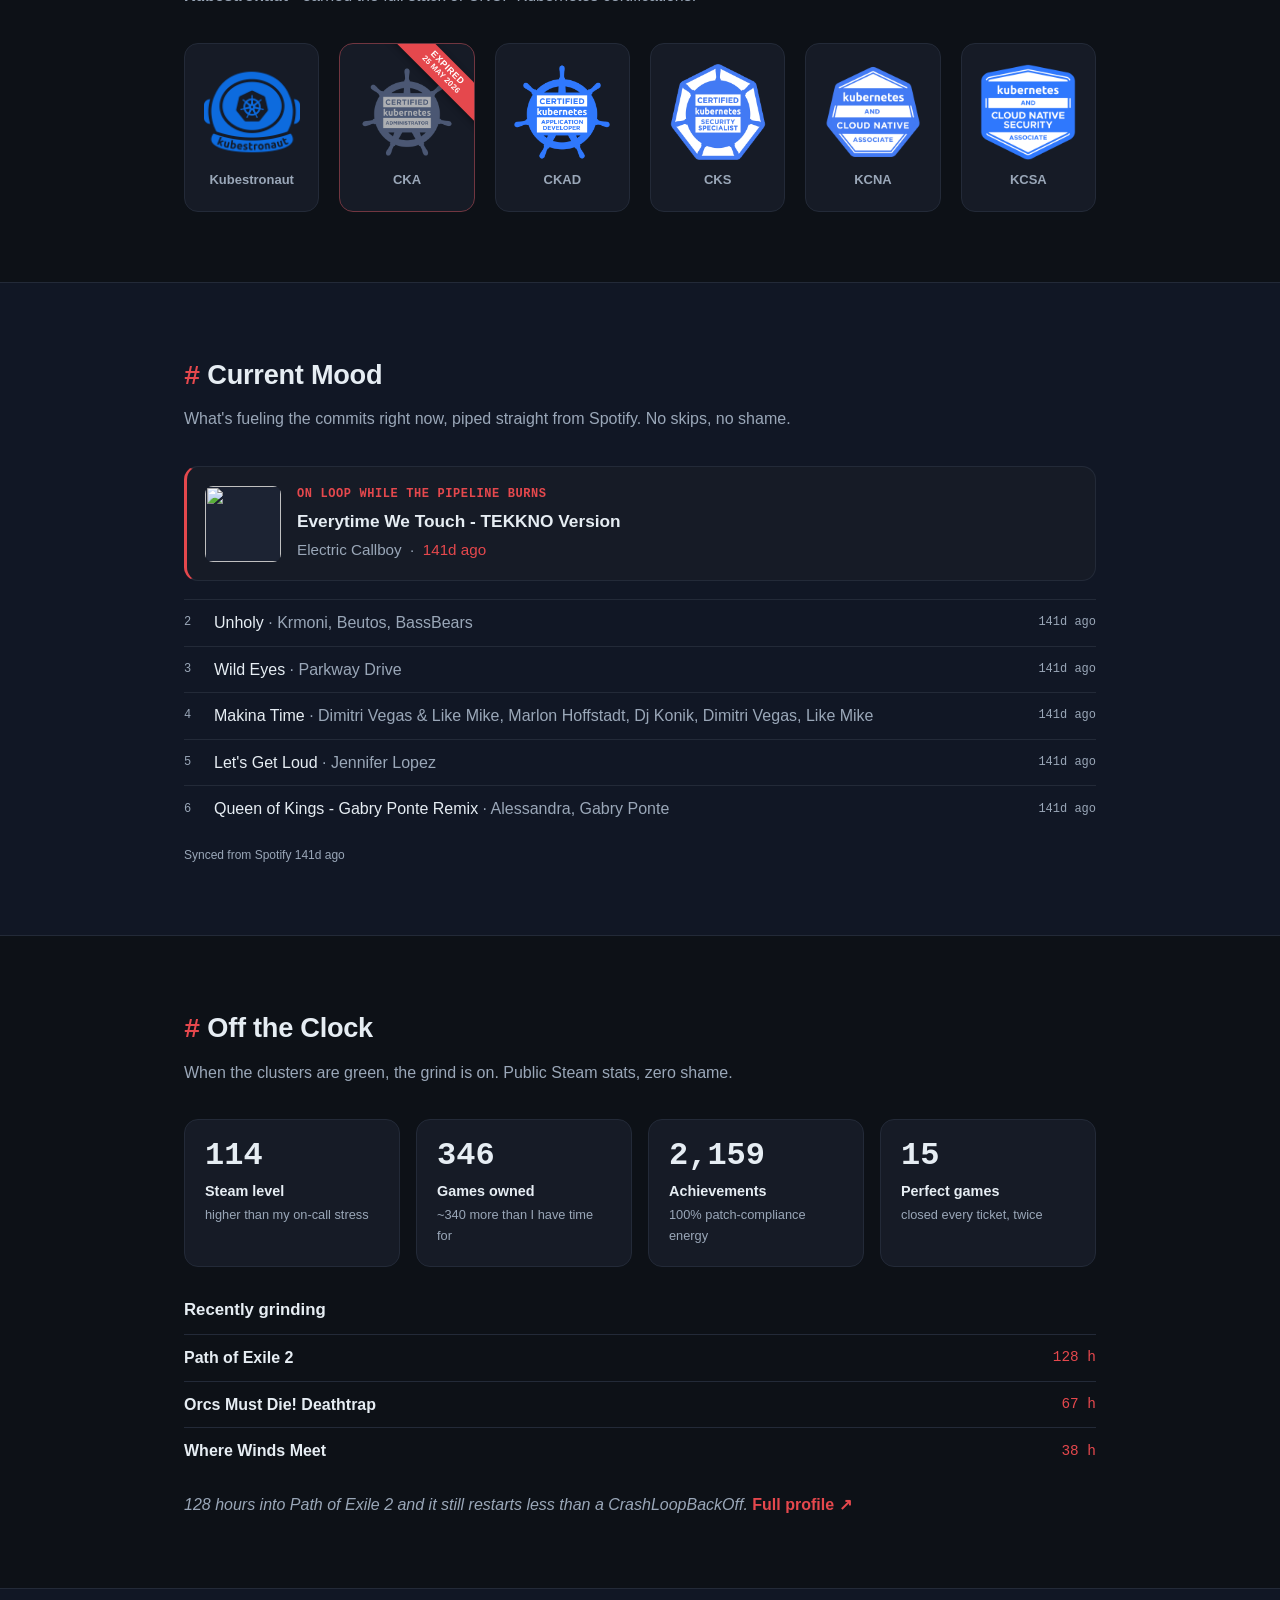
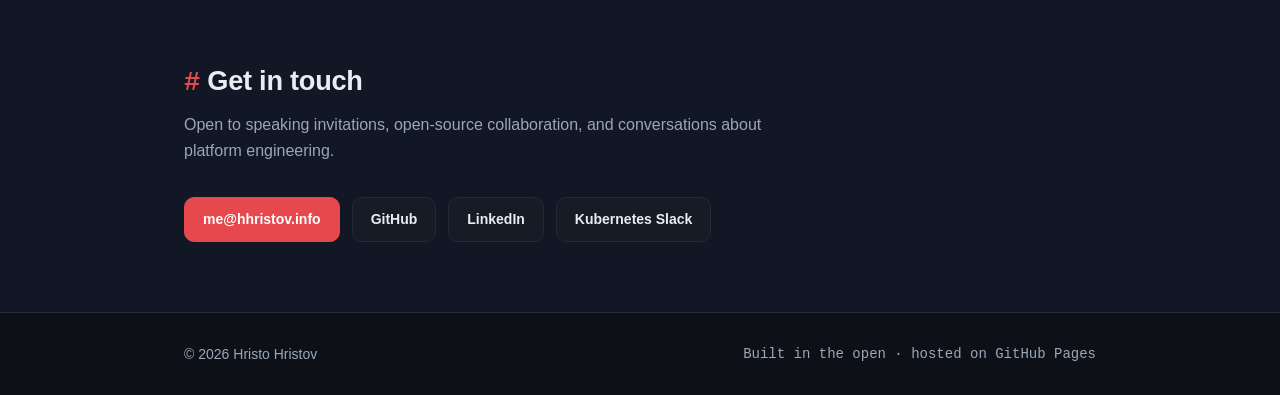
==== commit f017a02c: "Add Off the Clock section (public Steam stats) Funny 'free time' section with real public Steam data" ====
--- a/index.html
+++ b/index.html
@@ -33,6 +33,7 @@
         <a href="#speaking">Speaking</a>
         <a href="#certs">Certifications</a>
         <a href="#mood">Mood</a>
+        <a href="#offclock">Play</a>
         <a href="#contact">Contact</a>
       </nav>
       <button id="theme-toggle" class="theme-toggle" type="button" aria-label="Toggle color theme">◐</button>
@@ -247,8 +248,30 @@
       </div>
     </section>
 
+    <!-- OFF THE CLOCK -->
+    <section id="offclock" class="section">
+      <div class="wrap">
+        <h2><span class="hash">#</span> Off the Clock</h2>
+        <p class="section-lead">When the clusters are green, the grind is on. Public Steam stats, zero shame.</p>
+        <div class="stats">
+          <div class="stat"><span class="stat-num">114</span><span class="stat-label">Steam level</span><span class="stat-quip">higher than my on-call stress</span></div>
+          <div class="stat"><span class="stat-num">346</span><span class="stat-label">Games owned</span><span class="stat-quip">~340 more than I have time for</span></div>
+          <div class="stat"><span class="stat-num">2,159</span><span class="stat-label">Achievements</span><span class="stat-quip">100% patch-compliance energy</span></div>
+          <div class="stat"><span class="stat-num">15</span><span class="stat-label">Perfect games</span><span class="stat-quip">closed every ticket, twice</span></div>
+        </div>
+        <h3 class="mini-h">Recently grinding</h3>
+        <ul class="game-list">
+          <li><span class="g-name">Path of Exile 2</span><span class="g-hrs">128 h</span></li>
+          <li><span class="g-name">Orcs Must Die! Deathtrap</span><span class="g-hrs">67 h</span></li>
+          <li><span class="g-name">Where Winds Meet</span><span class="g-hrs">38 h</span></li>
+        </ul>
+        <p class="offclock-quip">128 hours into Path of Exile 2 and it still restarts less than a CrashLoopBackOff.
+          <a href="https://steamcommunity.com/id/svarrogh1337">Full profile ↗</a></p>
+      </div>
+    </section>
+
     <!-- CONTACT -->
-    <section id="contact" class="section">
+    <section id="contact" class="section section-alt">
       <div class="wrap contact">
         <h2><span class="hash">#</span> Get in touch</h2>
         <p class="section-lead">Open to speaking invitations, open-source collaboration, and
--- a/assets/style.css
+++ b/assets/style.css
@@ -209,6 +209,25 @@
 }
 .ribbon small { display: block; font-size: 8px; font-weight: 600; letter-spacing: 0.02em; opacity: 0.95; }
 
+/* Off the Clock (Steam) */
+.stats { display: grid; grid-template-columns: repeat(auto-fit, minmax(150px, 1fr)); gap: 16px; }
+.stat {
+  display: flex; flex-direction: column; gap: 2px; padding: 20px;
+  background: var(--surface); border: 1px solid var(--border);
+  border-radius: var(--radius); transition: .18s;
+}
+.stat:hover { border-color: var(--accent); transform: translateY(-3px); }
+.stat-num { font-size: 2rem; font-weight: 800; line-height: 1; color: var(--text); font-family: var(--mono); }
+.stat-label { margin-top: 6px; font-size: 0.9rem; font-weight: 600; }
+.stat-quip { color: var(--muted); font-size: 0.8rem; }
+.mini-h { margin: 30px 0 10px; font-size: 1.05rem; }
+.game-list { list-style: none; margin: 0; padding: 0; }
+.game-list li { display: flex; align-items: center; gap: 12px; padding: 10px 0; border-top: 1px solid var(--border); }
+.game-list .g-name { color: var(--text); font-weight: 600; }
+.game-list .g-hrs { margin-left: auto; font-family: var(--mono); color: var(--accent); font-size: 0.9rem; }
+.offclock-quip { margin: 18px 0 0; color: var(--muted); font-style: italic; }
+.offclock-quip a { font-style: normal; font-weight: 600; }
+
 /* Mood (Spotify) */
 .mood-loading { color: var(--muted); font-family: var(--mono); }
 .mood-now {
@@ -278,6 +297,14 @@
   font-size: 17px; line-height: 1; cursor: pointer;
 }
 .avatar-hint-close:hover { color: var(--text); }
+/* Dark stage behind the flames so they stay visible in light theme too */
+#fire-backdrop {
+  position: fixed; inset: 0; z-index: 998; pointer-events: none;
+  opacity: 0; transition: opacity 0.45s ease;
+  background: linear-gradient(to top,
+    rgba(8, 4, 2, 0.85), rgba(8, 4, 2, 0.5) 26%, rgba(8, 4, 2, 0.14) 48%, transparent 64%);
+}
+#fire-backdrop.active { opacity: 1; }
 #fire-canvas {
   position: fixed; inset: 0; z-index: 999; pointer-events: none;
   mix-blend-mode: screen; opacity: 0; transition: opacity 0.4s ease;
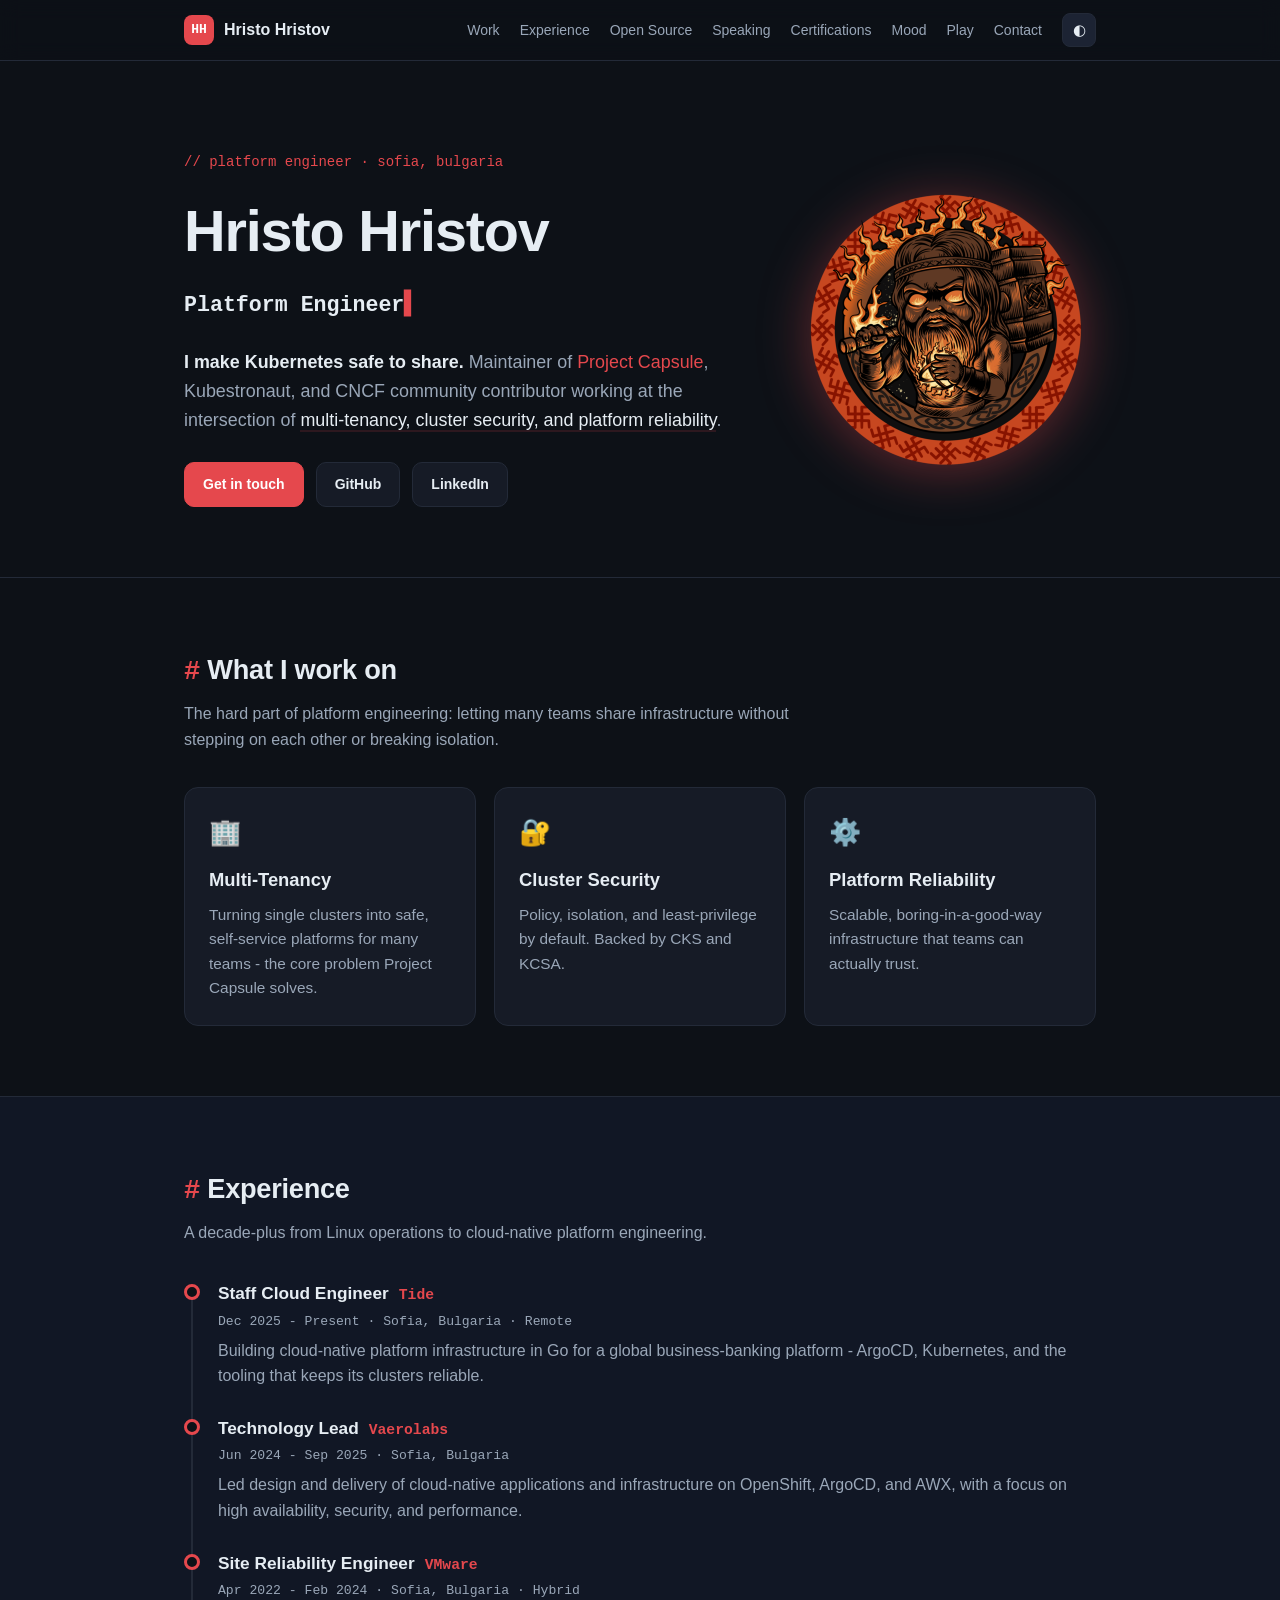
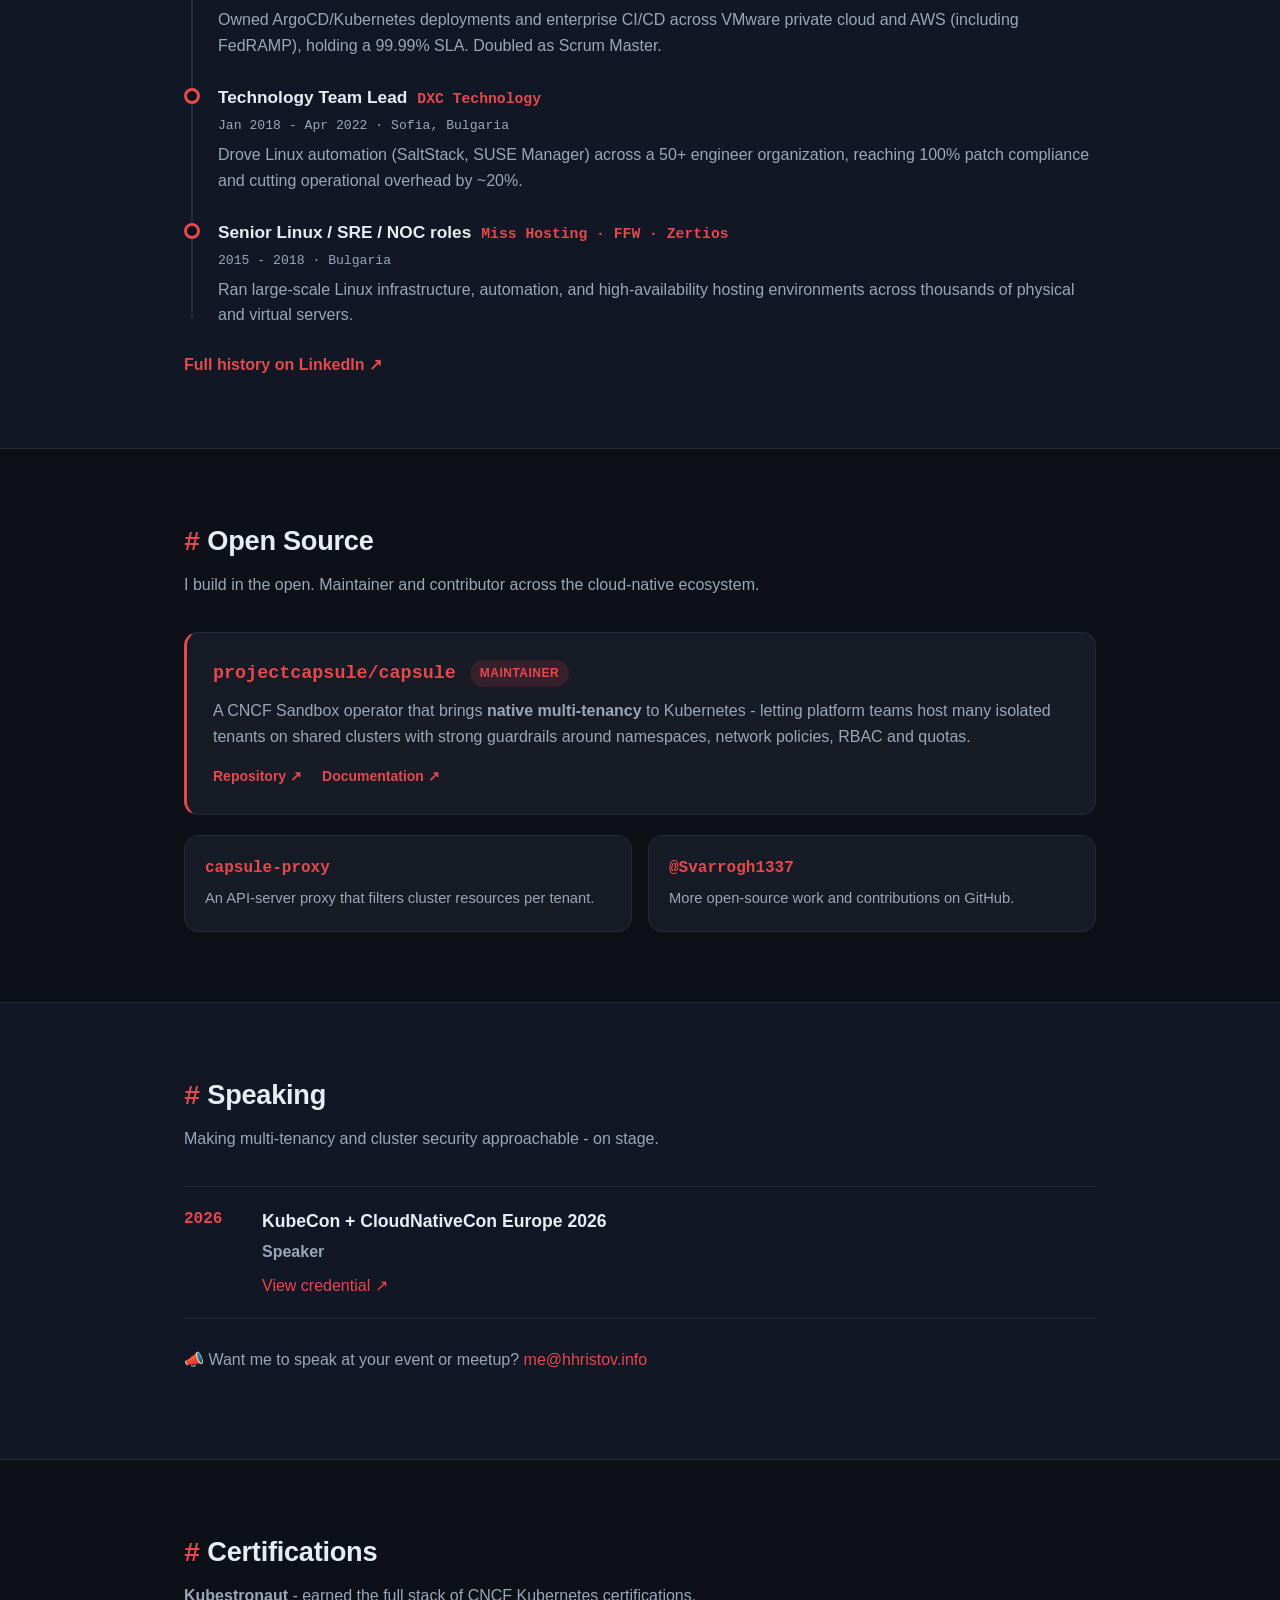
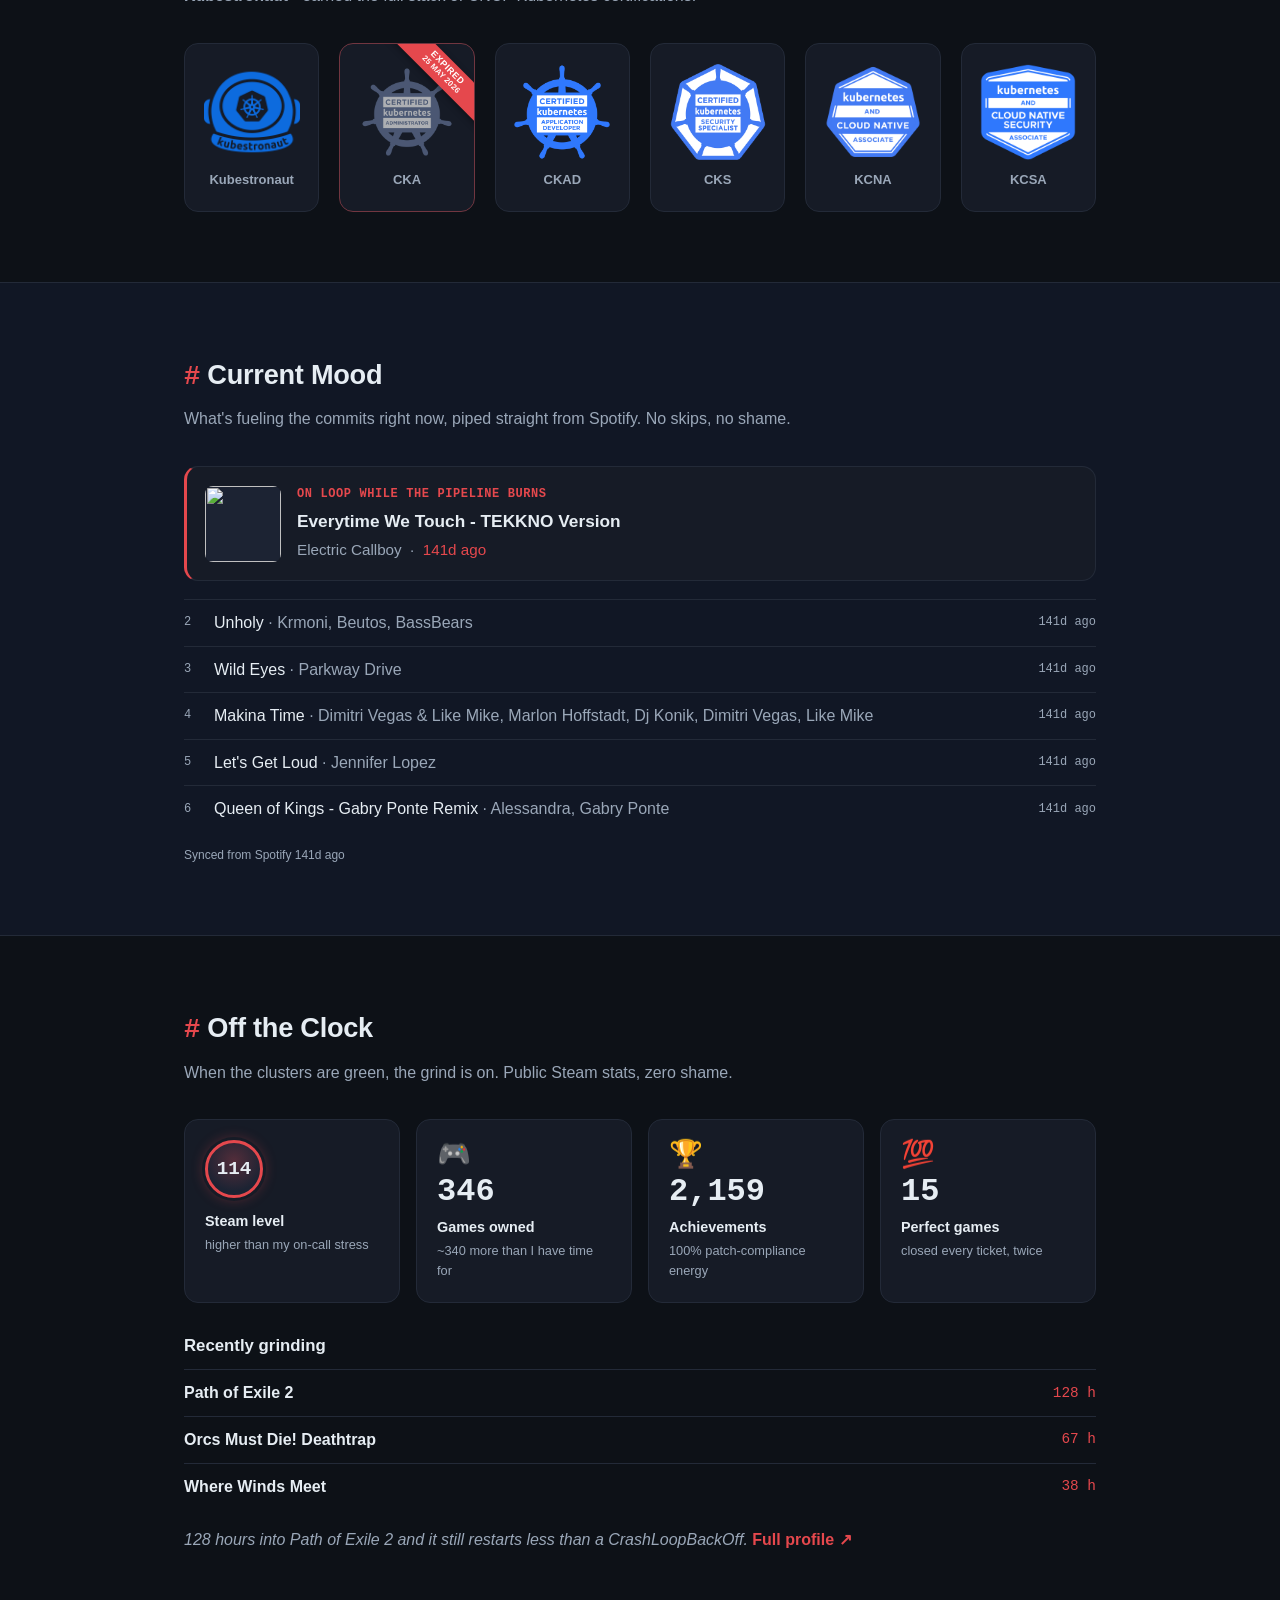
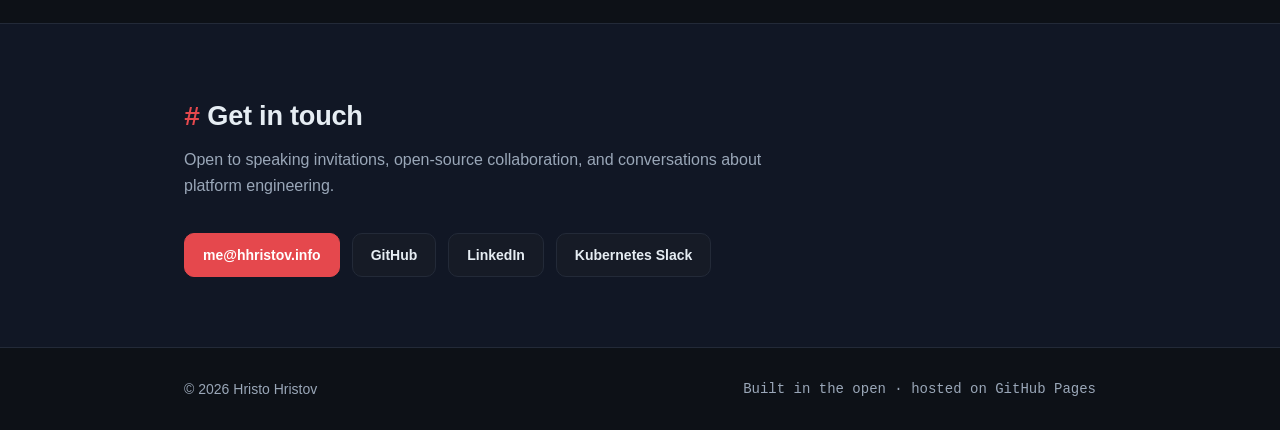
==== commit ffcee5b0: "Add icons to Off the Clock stats Steam-style circular level badge, and emoji icons for games owned (" ====
--- a/index.html
+++ b/index.html
@@ -254,10 +254,22 @@
         <h2><span class="hash">#</span> Off the Clock</h2>
         <p class="section-lead">When the clusters are green, the grind is on. Public Steam stats, zero shame.</p>
         <div class="stats">
-          <div class="stat"><span class="stat-num">114</span><span class="stat-label">Steam level</span><span class="stat-quip">higher than my on-call stress</span></div>
-          <div class="stat"><span class="stat-num">346</span><span class="stat-label">Games owned</span><span class="stat-quip">~340 more than I have time for</span></div>
-          <div class="stat"><span class="stat-num">2,159</span><span class="stat-label">Achievements</span><span class="stat-quip">100% patch-compliance energy</span></div>
-          <div class="stat"><span class="stat-num">15</span><span class="stat-label">Perfect games</span><span class="stat-quip">closed every ticket, twice</span></div>
+          <div class="stat stat-level">
+            <span class="level-badge"><span>114</span></span>
+            <span class="stat-label">Steam level</span><span class="stat-quip">higher than my on-call stress</span>
+          </div>
+          <div class="stat">
+            <span class="stat-icon" aria-hidden="true">🎮</span>
+            <span class="stat-num">346</span><span class="stat-label">Games owned</span><span class="stat-quip">~340 more than I have time for</span>
+          </div>
+          <div class="stat">
+            <span class="stat-icon" aria-hidden="true">🏆</span>
+            <span class="stat-num">2,159</span><span class="stat-label">Achievements</span><span class="stat-quip">100% patch-compliance energy</span>
+          </div>
+          <div class="stat">
+            <span class="stat-icon" aria-hidden="true">💯</span>
+            <span class="stat-num">15</span><span class="stat-label">Perfect games</span><span class="stat-quip">closed every ticket, twice</span>
+          </div>
         </div>
         <h3 class="mini-h">Recently grinding</h3>
         <ul class="game-list">
--- a/assets/style.css
+++ b/assets/style.css
@@ -217,9 +217,22 @@
   border-radius: var(--radius); transition: .18s;
 }
 .stat:hover { border-color: var(--accent); transform: translateY(-3px); }
+.stat-icon { font-size: 1.7rem; line-height: 1; margin-bottom: 6px; }
 .stat-num { font-size: 2rem; font-weight: 800; line-height: 1; color: var(--text); font-family: var(--mono); }
 .stat-label { margin-top: 6px; font-size: 0.9rem; font-weight: 600; }
 .stat-quip { color: var(--muted); font-size: 0.8rem; }
+/* Steam-style circular level badge */
+.level-badge {
+  width: 58px; height: 58px; border-radius: 50%; margin-bottom: 4px;
+  display: grid; place-items: center;
+  background:
+    radial-gradient(circle at 50% 35%, rgba(229, 72, 77, 0.28), transparent 70%), var(--surface-2);
+  border: 3px solid var(--accent);
+  box-shadow: 0 0 0 3px var(--surface), 0 0 14px rgba(229, 72, 77, 0.4);
+}
+.level-badge span {
+  font-family: var(--mono); font-weight: 800; font-size: 1.2rem; color: var(--text);
+}
 .mini-h { margin: 30px 0 10px; font-size: 1.05rem; }
 .game-list { list-style: none; margin: 0; padding: 0; }
 .game-list li { display: flex; align-items: center; gap: 12px; padding: 10px 0; border-top: 1px solid var(--border); }
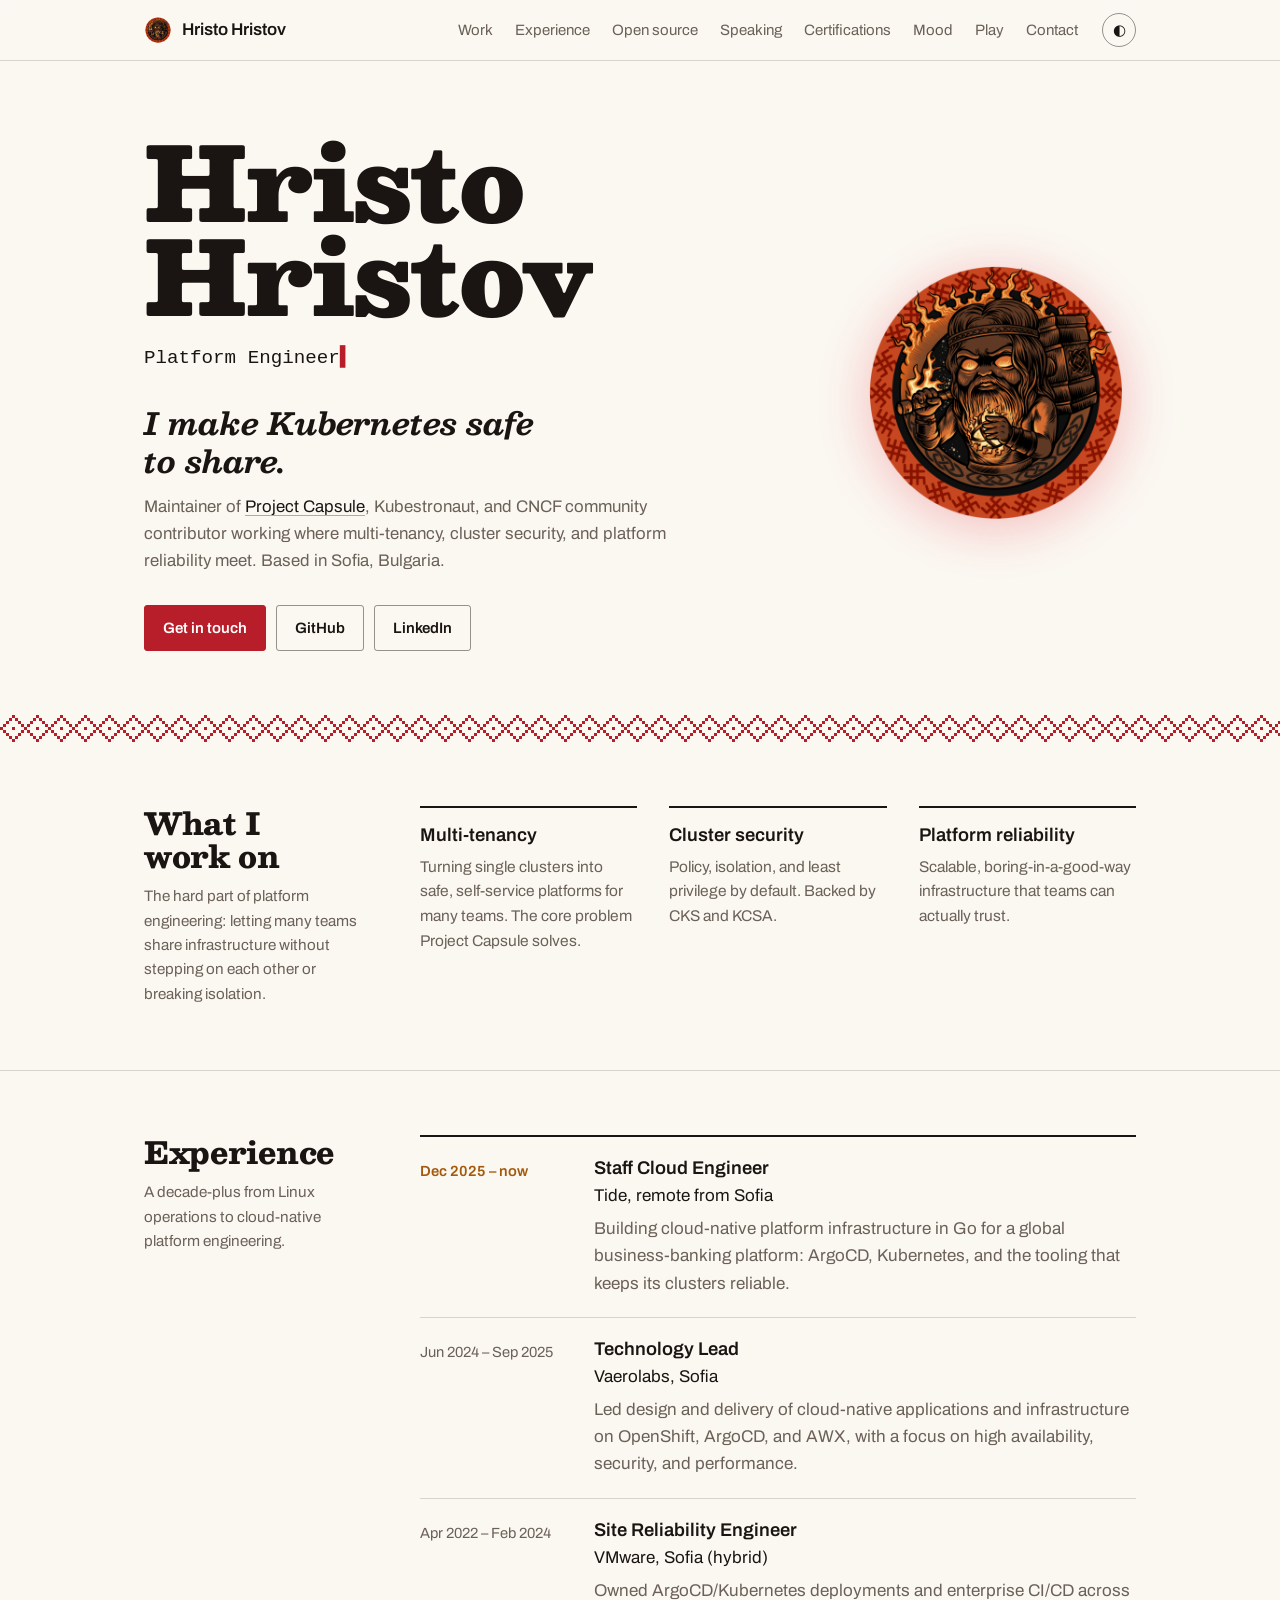
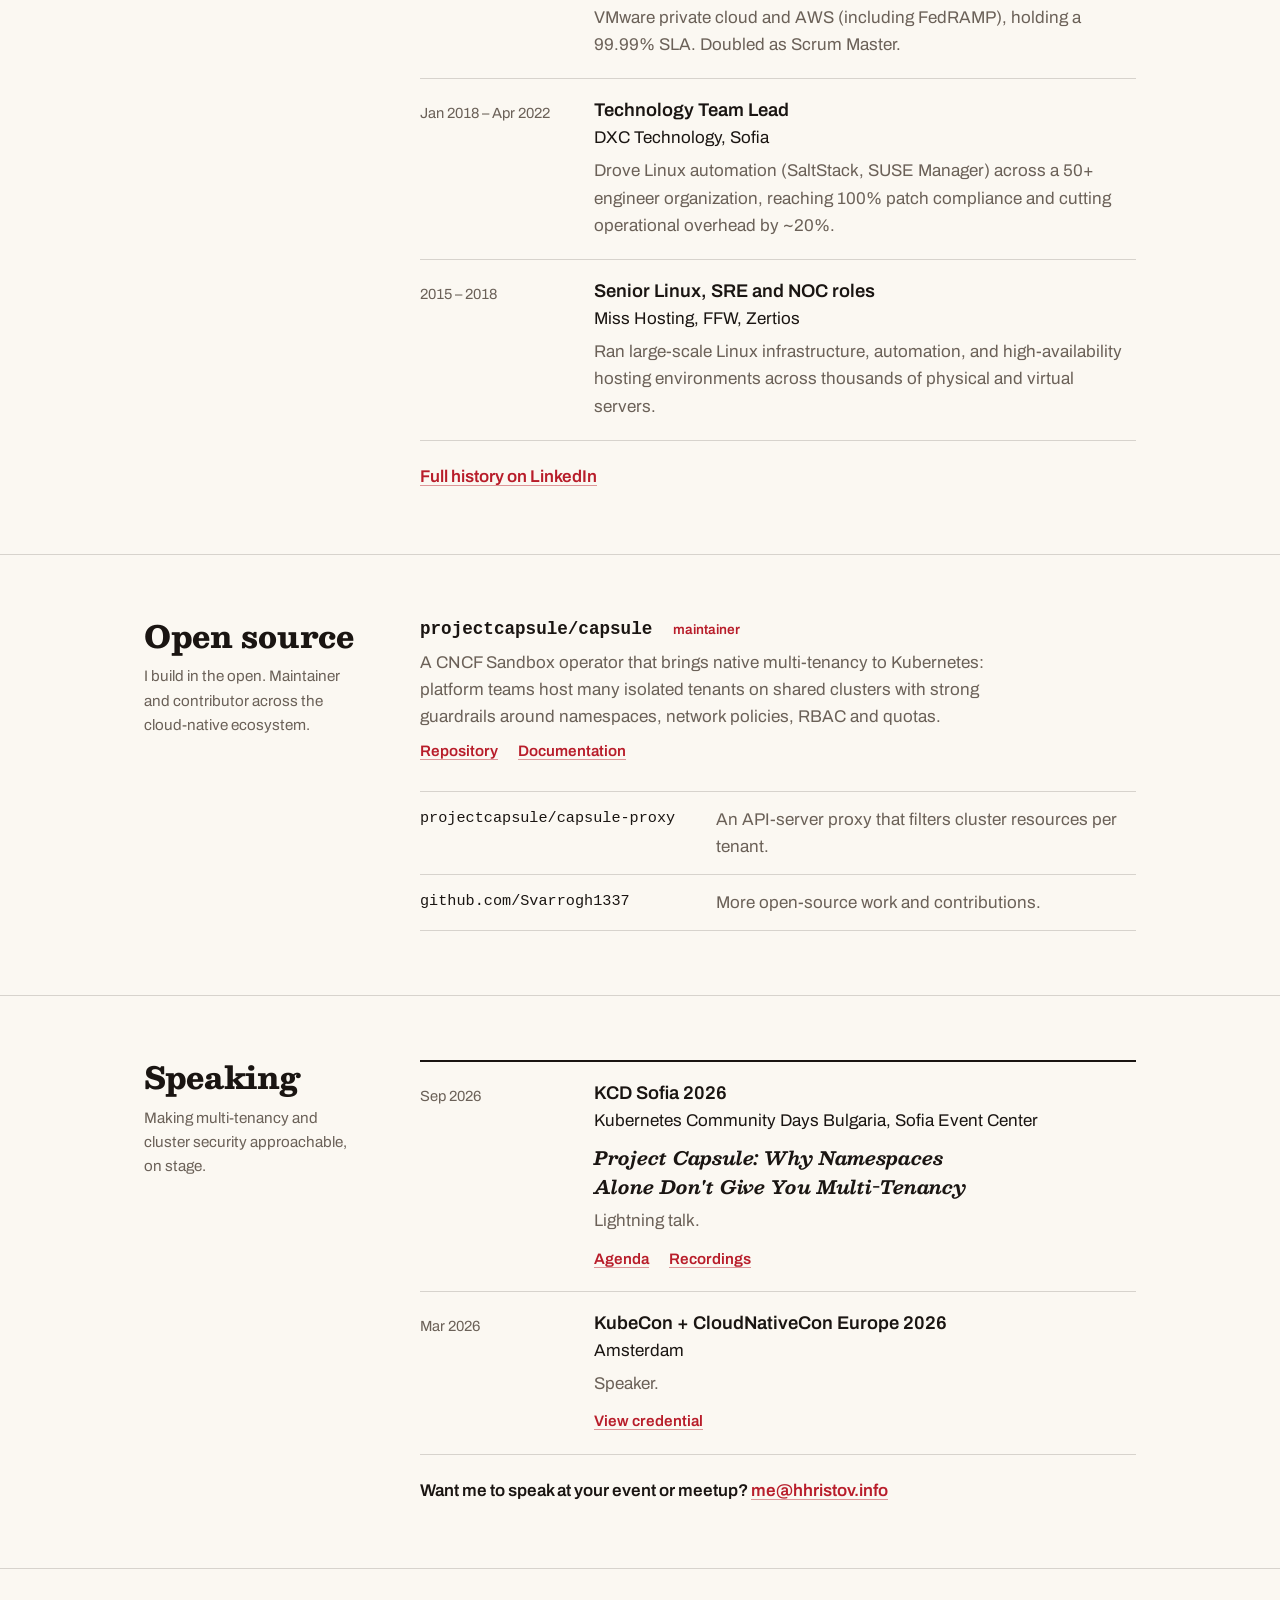
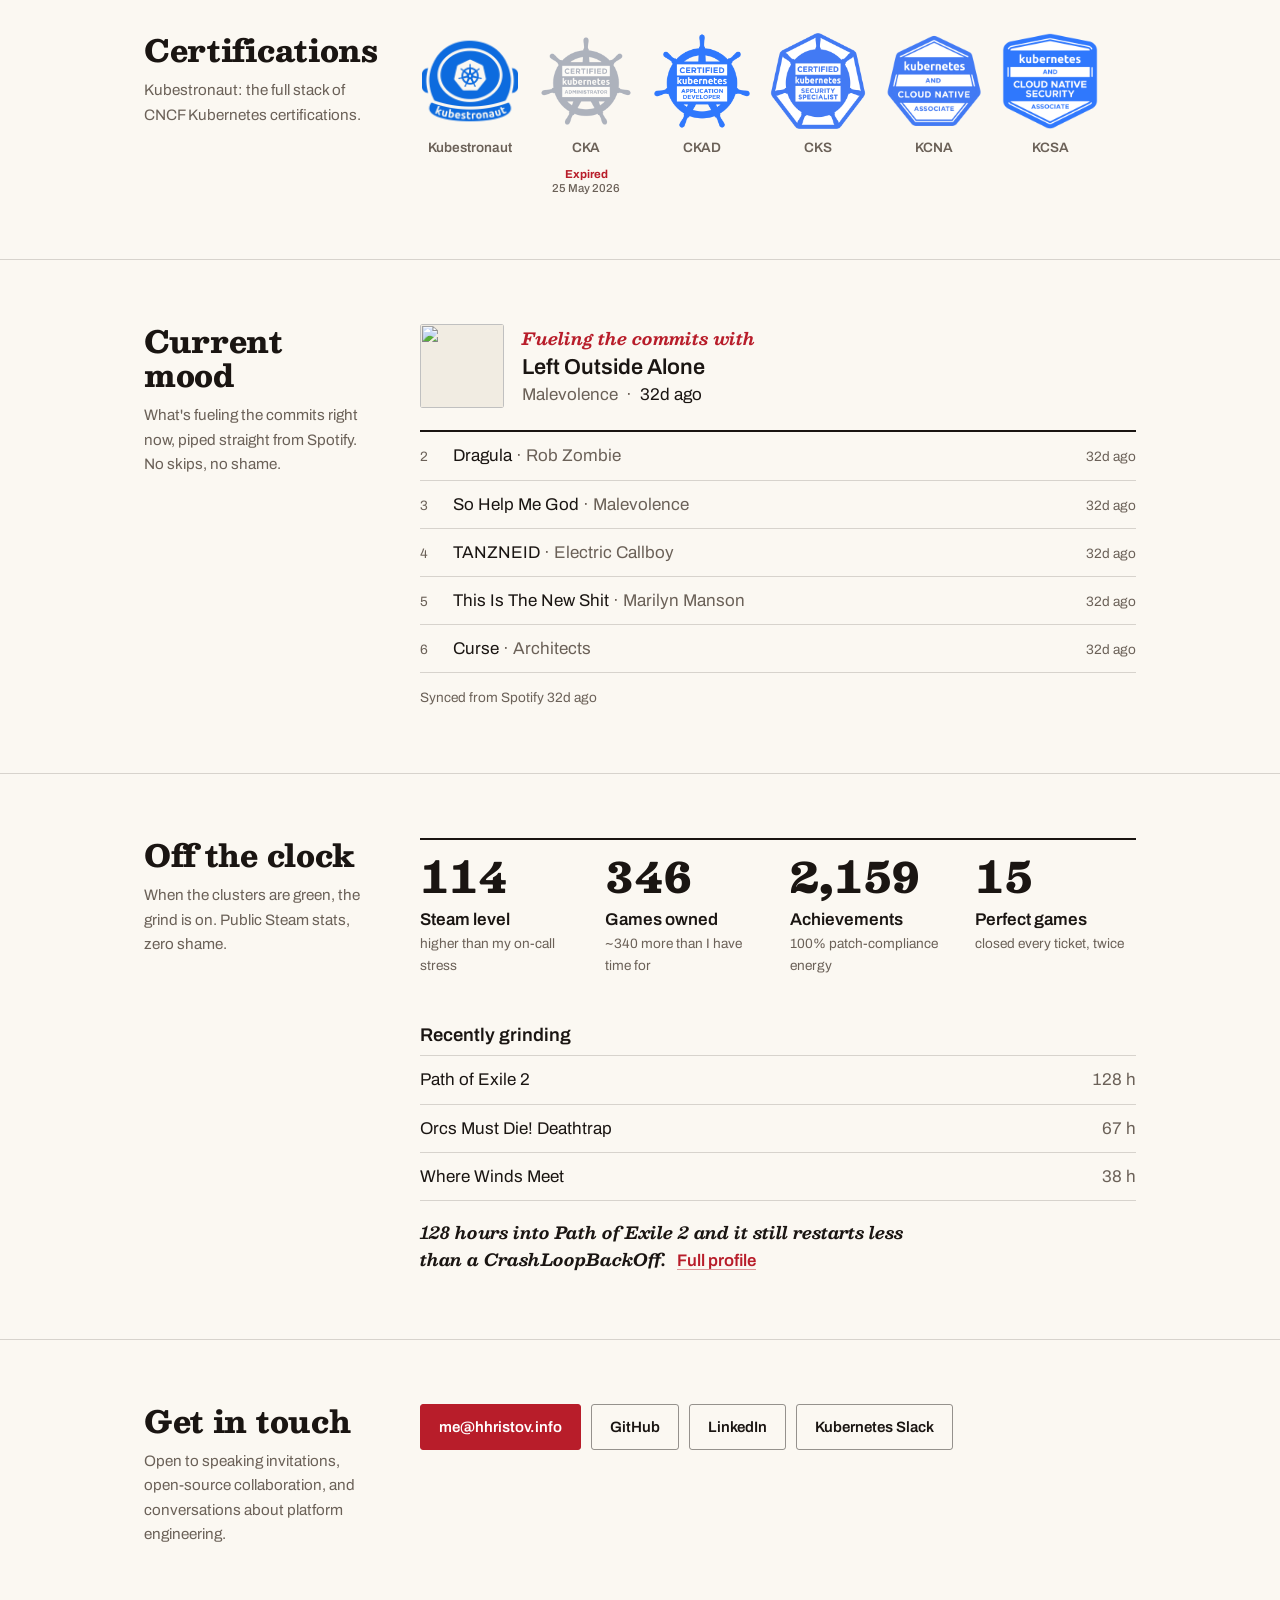
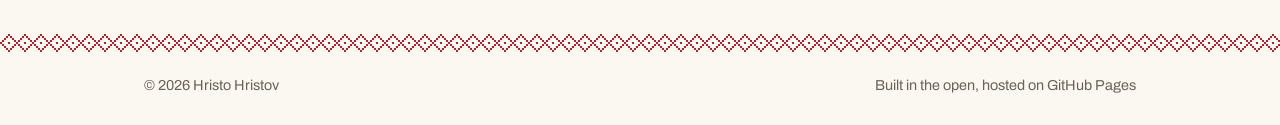
==== commit 54c9fded: "Redesign site and add KCD Sofia 2026 talk Signed-off-by: Hristo Hristov <me@hhristov.info>" ====
--- a/index.html
+++ b/index.html
@@ -4,18 +4,20 @@
   <meta charset="UTF-8" />
   <meta name="viewport" content="width=device-width, initial-scale=1.0" />
   <title>Hristo Hristov - Platform Engineer · Kubernetes Multi-Tenancy</title>
-  <meta name="description" content="Platform Engineer and Project Capsule maintainer working on Kubernetes multi-tenancy, cluster security, and platform reliability. Kubestronaut and KubeCon EU 2026 speaker." />
+  <meta name="description" content="Platform Engineer and Project Capsule maintainer working on Kubernetes multi-tenancy, cluster security, and platform reliability. Kubestronaut, KubeCon EU 2026 and KCD Sofia 2026 speaker." />
 
   <!-- Open Graph / social -->
   <meta property="og:type" content="website" />
   <meta property="og:title" content="Hristo Hristov - Kubernetes Multi-Tenancy" />
-  <meta property="og:description" content="I make Kubernetes safe to share. Project Capsule maintainer · Kubestronaut · KubeCon EU 2026 speaker." />
+  <meta property="og:description" content="I make Kubernetes safe to share. Project Capsule maintainer · Kubestronaut · KubeCon EU and KCD Sofia 2026 speaker." />
   <meta property="og:url" content="https://hhristov.info" />
   <meta property="og:image" content="https://hhristov.info/assets/og-avatar.png" />
   <meta name="twitter:card" content="summary" />
   <meta name="twitter:image" content="https://hhristov.info/assets/og-avatar.png" />
 
-  <link rel="preconnect" href="https://images.credly.com" />
+  <link rel="preconnect" href="https://fonts.googleapis.com" />
+  <link rel="preconnect" href="https://fonts.gstatic.com" crossorigin />
+  <link rel="stylesheet" href="https://fonts.googleapis.com/css2?family=Archivo:wght@400;500;600&family=Besley:ital,wght@0,800;0,900;1,700&display=swap" />
   <link rel="stylesheet" href="./assets/style.css" />
   <link rel="icon" type="image/png" href="./assets/favicon.png" />
   <link rel="apple-touch-icon" href="./assets/favicon.png" />
@@ -25,11 +27,11 @@
 
   <header class="site-nav">
     <div class="wrap nav-inner">
-      <a class="brand" href="#top"><span class="brand-mark">HH</span> Hristo Hristov</a>
+      <a class="brand" href="#top"><img src="./assets/favicon.png" alt="" width="28" height="28" /> Hristo Hristov</a>
       <nav aria-label="Primary">
         <a href="#work">Work</a>
         <a href="#experience">Experience</a>
-        <a href="#opensource">Open Source</a>
+        <a href="#opensource">Open source</a>
         <a href="#speaking">Speaking</a>
         <a href="#certs">Certifications</a>
         <a href="#mood">Mood</a>
@@ -45,14 +47,13 @@
     <section id="top" class="hero">
       <div class="wrap hero-inner">
         <div class="hero-text">
-          <p class="eyebrow">// platform engineer · sofia, bulgaria</p>
           <h1>Hristo Hristov</h1>
           <p class="typewriter" aria-hidden="true"><span id="tw"></span><span class="caret">▍</span></p>
           <p class="sr-only">Platform Engineer. Kubernetes Multi-Tenancy at Project Capsule. Making shared clusters safe, scalable and boring.</p>
-          <p class="lead"><strong>I make Kubernetes safe to share.</strong> Maintainer of
-            <a href="https://projectcapsule.dev/">Project Capsule</a>, Kubestronaut, and CNCF
-            community contributor working at the intersection of <em>multi-tenancy, cluster
-            security, and platform reliability</em>.</p>
+          <p class="tagline">I make Kubernetes safe to share.</p>
+          <p class="lead">Maintainer of <a href="https://projectcapsule.dev/">Project Capsule</a>, Kubestronaut, and
+            CNCF community contributor working where multi-tenancy, cluster security, and platform
+            reliability meet. Based in Sofia, Bulgaria.</p>
           <div class="cta-row">
             <a class="btn btn-primary" href="#contact">Get in touch</a>
             <a class="btn" href="https://github.com/Svarrogh1337" rel="me">GitHub</a>
@@ -68,240 +69,284 @@
           <img src="./assets/avatar.png" alt="Svarog emblem - Hristo Hristov's avatar" width="300" height="300" />
         </div>
       </div>
+      <div class="stitch" aria-hidden="true"></div>
     </section>
 
     <!-- WHAT I WORK ON -->
     <section id="work" class="section">
-      <div class="wrap">
-        <h2><span class="hash">#</span> What I work on</h2>
-        <p class="section-lead">The hard part of platform engineering: letting many teams share
-          infrastructure without stepping on each other or breaking isolation.</p>
-        <div class="cards">
-          <article class="card">
-            <div class="card-icon">🏢</div>
-            <h3>Multi-Tenancy</h3>
-            <p>Turning single clusters into safe, self-service platforms for many teams - the
-              core problem Project Capsule solves.</p>
-          </article>
-          <article class="card">
-            <div class="card-icon">🔐</div>
-            <h3>Cluster Security</h3>
-            <p>Policy, isolation, and least-privilege by default. Backed by CKS and KCSA.</p>
-          </article>
-          <article class="card">
-            <div class="card-icon">⚙️</div>
-            <h3>Platform Reliability</h3>
-            <p>Scalable, boring-in-a-good-way infrastructure that teams can actually trust.</p>
-          </article>
+      <div class="wrap sec">
+        <header class="sec-head">
+          <h2>What I work on</h2>
+          <p class="sec-lead">The hard part of platform engineering: letting many teams share
+            infrastructure without stepping on each other or breaking isolation.</p>
+        </header>
+        <div class="sec-body">
+          <div class="pillars">
+            <div class="pillar">
+              <h3>Multi-tenancy</h3>
+              <p>Turning single clusters into safe, self-service platforms for many teams. The
+                core problem Project Capsule solves.</p>
+            </div>
+            <div class="pillar">
+              <h3>Cluster security</h3>
+              <p>Policy, isolation, and least privilege by default. Backed by CKS and KCSA.</p>
+            </div>
+            <div class="pillar">
+              <h3>Platform reliability</h3>
+              <p>Scalable, boring-in-a-good-way infrastructure that teams can actually trust.</p>
+            </div>
+          </div>
         </div>
       </div>
     </section>
 
     <!-- EXPERIENCE -->
-    <section id="experience" class="section section-alt">
-      <div class="wrap">
-        <h2><span class="hash">#</span> Experience</h2>
-        <p class="section-lead">A decade-plus from Linux operations to cloud-native platform engineering.</p>
-        <ol class="timeline">
-          <li class="tl-item">
-            <span class="tl-dot"></span>
-            <div class="tl-body">
-              <div class="tl-head"><h3>Staff Cloud Engineer</h3><span class="tl-co">Tide</span></div>
-              <p class="tl-meta">Dec 2025 - Present · Sofia, Bulgaria · Remote</p>
-              <p class="tl-desc">Building cloud-native platform infrastructure in Go for a global business-banking platform - ArgoCD, Kubernetes, and the tooling that keeps its clusters reliable.</p>
-            </div>
-          </li>
-          <li class="tl-item">
-            <span class="tl-dot"></span>
-            <div class="tl-body">
-              <div class="tl-head"><h3>Technology Lead</h3><span class="tl-co">Vaerolabs</span></div>
-              <p class="tl-meta">Jun 2024 - Sep 2025 · Sofia, Bulgaria</p>
-              <p class="tl-desc">Led design and delivery of cloud-native applications and infrastructure on OpenShift, ArgoCD, and AWX, with a focus on high availability, security, and performance.</p>
-            </div>
-          </li>
-          <li class="tl-item">
-            <span class="tl-dot"></span>
-            <div class="tl-body">
-              <div class="tl-head"><h3>Site Reliability Engineer</h3><span class="tl-co">VMware</span></div>
-              <p class="tl-meta">Apr 2022 - Feb 2024 · Sofia, Bulgaria · Hybrid</p>
-              <p class="tl-desc">Owned ArgoCD/Kubernetes deployments and enterprise CI/CD across VMware private cloud and AWS (including FedRAMP), holding a 99.99% SLA. Doubled as Scrum Master.</p>
-            </div>
-          </li>
-          <li class="tl-item">
-            <span class="tl-dot"></span>
-            <div class="tl-body">
-              <div class="tl-head"><h3>Technology Team Lead</h3><span class="tl-co">DXC Technology</span></div>
-              <p class="tl-meta">Jan 2018 - Apr 2022 · Sofia, Bulgaria</p>
-              <p class="tl-desc">Drove Linux automation (SaltStack, SUSE Manager) across a 50+ engineer organization, reaching 100% patch compliance and cutting operational overhead by ~20%.</p>
-            </div>
-          </li>
-          <li class="tl-item">
-            <span class="tl-dot"></span>
-            <div class="tl-body">
-              <div class="tl-head"><h3>Senior Linux / SRE / NOC roles</h3><span class="tl-co">Miss Hosting · FFW · Zertios</span></div>
-              <p class="tl-meta">2015 - 2018 · Bulgaria</p>
-              <p class="tl-desc">Ran large-scale Linux infrastructure, automation, and high-availability hosting environments across thousands of physical and virtual servers.</p>
-            </div>
-          </li>
-        </ol>
-        <p class="tl-more"><a href="https://www.linkedin.com/in/svarrogh1337/">Full history on LinkedIn ↗</a></p>
+    <section id="experience" class="section">
+      <div class="wrap sec">
+        <header class="sec-head">
+          <h2>Experience</h2>
+          <p class="sec-lead">A decade-plus from Linux operations to cloud-native platform engineering.</p>
+        </header>
+        <div class="sec-body">
+          <ol class="ledger">
+            <li class="row is-now">
+              <div class="row-when">Dec 2025 – now</div>
+              <div class="row-body">
+                <h3>Staff Cloud Engineer</h3>
+                <p class="row-org">Tide, remote from Sofia</p>
+                <p class="desc">Building cloud-native platform infrastructure in Go for a global business-banking platform: ArgoCD, Kubernetes, and the tooling that keeps its clusters reliable.</p>
+              </div>
+            </li>
+            <li class="row">
+              <div class="row-when">Jun 2024 – Sep 2025</div>
+              <div class="row-body">
+                <h3>Technology Lead</h3>
+                <p class="row-org">Vaerolabs, Sofia</p>
+                <p class="desc">Led design and delivery of cloud-native applications and infrastructure on OpenShift, ArgoCD, and AWX, with a focus on high availability, security, and performance.</p>
+              </div>
+            </li>
+            <li class="row">
+              <div class="row-when">Apr 2022 – Feb 2024</div>
+              <div class="row-body">
+                <h3>Site Reliability Engineer</h3>
+                <p class="row-org">VMware, Sofia (hybrid)</p>
+                <p class="desc">Owned ArgoCD/Kubernetes deployments and enterprise CI/CD across VMware private cloud and AWS (including FedRAMP), holding a 99.99% SLA. Doubled as Scrum Master.</p>
+              </div>
+            </li>
+            <li class="row">
+              <div class="row-when">Jan 2018 – Apr 2022</div>
+              <div class="row-body">
+                <h3>Technology Team Lead</h3>
+                <p class="row-org">DXC Technology, Sofia</p>
+                <p class="desc">Drove Linux automation (SaltStack, SUSE Manager) across a 50+ engineer organization, reaching 100% patch compliance and cutting operational overhead by ~20%.</p>
+              </div>
+            </li>
+            <li class="row">
+              <div class="row-when">2015 – 2018</div>
+              <div class="row-body">
+                <h3>Senior Linux, SRE and NOC roles</h3>
+                <p class="row-org">Miss Hosting, FFW, Zertios</p>
+                <p class="desc">Ran large-scale Linux infrastructure, automation, and high-availability hosting environments across thousands of physical and virtual servers.</p>
+              </div>
+            </li>
+          </ol>
+          <p class="more"><a href="https://www.linkedin.com/in/svarrogh1337/">Full history on LinkedIn</a></p>
+        </div>
       </div>
     </section>
 
     <!-- OPEN SOURCE -->
     <section id="opensource" class="section">
-      <div class="wrap">
-        <h2><span class="hash">#</span> Open Source</h2>
-        <p class="section-lead">I build in the open. Maintainer and contributor across the
-          cloud-native ecosystem.</p>
-
-        <article class="spotlight">
-          <div class="spotlight-head">
-            <h3><a href="https://github.com/projectcapsule/capsule">projectcapsule/capsule</a></h3>
-            <span class="tag">Maintainer</span>
-          </div>
-          <p>A CNCF Sandbox operator that brings <strong>native multi-tenancy</strong> to
-            Kubernetes - letting platform teams host many isolated tenants on shared clusters
-            with strong guardrails around namespaces, network policies, RBAC and quotas.</p>
-          <div class="links-row">
-            <a href="https://github.com/projectcapsule/capsule">Repository ↗</a>
-            <a href="https://projectcapsule.dev/">Documentation ↗</a>
-          </div>
-        </article>
-
-        <div class="repo-grid">
-          <a class="repo" href="https://github.com/projectcapsule/capsule-proxy">
-            <h4>capsule-proxy</h4>
-            <p>An API-server proxy that filters cluster resources per tenant.</p>
-          </a>
-          <a class="repo" href="https://github.com/Svarrogh1337">
-            <h4>@Svarrogh1337</h4>
-            <p>More open-source work and contributions on GitHub.</p>
-          </a>
+      <div class="wrap sec">
+        <header class="sec-head">
+          <h2>Open source</h2>
+          <p class="sec-lead">I build in the open. Maintainer and contributor across the cloud-native ecosystem.</p>
+        </header>
+        <div class="sec-body">
+          <article class="project-main">
+            <h3><a href="https://github.com/projectcapsule/capsule">projectcapsule/capsule</a> <span class="role">maintainer</span></h3>
+            <p>A CNCF Sandbox operator that brings native multi-tenancy to Kubernetes: platform
+              teams host many isolated tenants on shared clusters with strong guardrails around
+              namespaces, network policies, RBAC and quotas.</p>
+            <p class="links">
+              <a href="https://github.com/projectcapsule/capsule">Repository</a>
+              <a href="https://projectcapsule.dev/">Documentation</a>
+            </p>
+          </article>
+          <ul class="project-list">
+            <li>
+              <a href="https://github.com/projectcapsule/capsule-proxy">projectcapsule/capsule-proxy</a>
+              <span>An API-server proxy that filters cluster resources per tenant.</span>
+            </li>
+            <li>
+              <a href="https://github.com/Svarrogh1337">github.com/Svarrogh1337</a>
+              <span>More open-source work and contributions.</span>
+            </li>
+          </ul>
         </div>
       </div>
     </section>
 
     <!-- SPEAKING -->
-    <section id="speaking" class="section section-alt">
-      <div class="wrap">
-        <h2><span class="hash">#</span> Speaking</h2>
-        <p class="section-lead">Making multi-tenancy and cluster security approachable - on stage.</p>
-        <ul class="talks">
-          <li class="talk">
-            <div class="talk-date">2026</div>
-            <div class="talk-body">
-              <h3>KubeCon + CloudNativeCon Europe 2026</h3>
-              <p class="talk-role">Speaker</p>
-              <a href="https://www.credly.com/badges/1f407e77-a62d-4de4-acb6-d236c7fb62ec/public_url">View credential ↗</a>
-            </div>
-          </li>
-        </ul>
-        <p class="cta-line">📣 Want me to speak at your event or meetup?
-          <a href="mailto:me@hhristov.info">me@hhristov.info</a></p>
+    <section id="speaking" class="section">
+      <div class="wrap sec">
+        <header class="sec-head">
+          <h2>Speaking</h2>
+          <p class="sec-lead">Making multi-tenancy and cluster security approachable, on stage.</p>
+        </header>
+        <div class="sec-body">
+          <ol class="ledger">
+            <li class="row">
+              <div class="row-when">Sep 2026</div>
+              <div class="row-body">
+                <h3>KCD Sofia 2026</h3>
+                <p class="row-org">Kubernetes Community Days Bulgaria, Sofia Event Center</p>
+                <p class="talk-title">Project Capsule: Why Namespaces Alone Don't Give You Multi-Tenancy</p>
+                <p class="desc">Lightning talk.</p>
+                <p class="links">
+                  <a href="https://kcd.bg/agenda/">Agenda</a>
+                  <a href="https://www.youtube.com/@kcdsofia">Recordings</a>
+                </p>
+              </div>
+            </li>
+            <li class="row">
+              <div class="row-when">Mar 2026</div>
+              <div class="row-body">
+                <h3>KubeCon + CloudNativeCon Europe 2026</h3>
+                <p class="row-org">Amsterdam</p>
+                <p class="desc">Speaker.</p>
+                <p class="links">
+                  <a href="https://www.credly.com/badges/1f407e77-a62d-4de4-acb6-d236c7fb62ec/public_url">View credential</a>
+                </p>
+              </div>
+            </li>
+          </ol>
+          <p class="more">Want me to speak at your event or meetup?
+            <a href="mailto:me@hhristov.info">me@hhristov.info</a></p>
+        </div>
       </div>
     </section>
 
     <!-- CERTIFICATIONS -->
     <section id="certs" class="section">
-      <div class="wrap">
-        <h2><span class="hash">#</span> Certifications</h2>
-        <p class="section-lead"><strong>Kubestronaut</strong> - earned the full stack of CNCF
-          Kubernetes certifications.</p>
-        <div class="badges">
-          <a class="badge" href="https://www.credly.com/badges/d4353a7d-4ade-4af5-8b67-d1976825b0ac/public_url" title="Kubestronaut">
-            <img src="./assets/badges/kubestronaut.png" alt="Kubestronaut badge" loading="lazy" width="110" height="110" />
-            <span>Kubestronaut</span>
-          </a>
-          <a class="badge" href="https://www.credly.com/badges/38526f68-d9cc-44b4-8a34-67c092588333/public_url" title="Certified Kubernetes Administrator" data-expires="2026-05-25">
-            <img src="./assets/badges/cka.png" alt="CKA badge" loading="lazy" width="110" height="110" />
-            <span>CKA</span>
-          </a>
-          <a class="badge" href="https://www.credly.com/badges/464335c8-947d-4161-b483-d8a3a8275b94/public_url" title="Certified Kubernetes Application Developer" data-expires="2028-03-01">
-            <img src="./assets/badges/ckad.png" alt="CKAD badge" loading="lazy" width="110" height="110" />
-            <span>CKAD</span>
-          </a>
-          <a class="badge" href="https://www.credly.com/badges/ec497faf-7d88-467e-850a-59829e8dac6d/public_url" title="Certified Kubernetes Security Specialist" data-expires="2028-01-19">
-            <img src="./assets/badges/cks.png" alt="CKS badge" loading="lazy" width="110" height="110" />
-            <span>CKS</span>
-          </a>
-          <a class="badge" href="https://www.credly.com/badges/4209b74a-615e-4c50-8347-1372d59ff848/public_url" title="Kubernetes and Cloud Native Associate" data-expires="2028-02-29">
-            <img src="./assets/badges/kcna.png" alt="KCNA badge" loading="lazy" width="110" height="110" />
-            <span>KCNA</span>
-          </a>
-          <a class="badge" href="https://www.credly.com/badges/b446001e-2a92-4770-8987-7c6a35eefe9c/public_url" title="Kubernetes and Cloud Native Security Associate" data-expires="2028-02-23">
-            <img src="./assets/badges/kcsa.png" alt="KCSA badge" loading="lazy" width="110" height="110" />
-            <span>KCSA</span>
-          </a>
+      <div class="wrap sec">
+        <header class="sec-head">
+          <h2>Certifications</h2>
+          <p class="sec-lead">Kubestronaut: the full stack of CNCF Kubernetes certifications.</p>
+        </header>
+        <div class="sec-body">
+          <ul class="medals">
+            <li><a class="badge" href="https://www.credly.com/badges/d4353a7d-4ade-4af5-8b67-d1976825b0ac/public_url" title="Kubestronaut">
+              <img src="./assets/badges/kubestronaut.png" alt="Kubestronaut badge" loading="lazy" width="96" height="96" />
+              <span>Kubestronaut</span>
+            </a></li>
+            <li><a class="badge" href="https://www.credly.com/badges/38526f68-d9cc-44b4-8a34-67c092588333/public_url" title="Certified Kubernetes Administrator" data-expires="2026-05-25">
+              <img src="./assets/badges/cka.png" alt="CKA badge" loading="lazy" width="96" height="96" />
+              <span>CKA</span>
+            </a></li>
+            <li><a class="badge" href="https://www.credly.com/badges/464335c8-947d-4161-b483-d8a3a8275b94/public_url" title="Certified Kubernetes Application Developer" data-expires="2028-03-01">
+              <img src="./assets/badges/ckad.png" alt="CKAD badge" loading="lazy" width="96" height="96" />
+              <span>CKAD</span>
+            </a></li>
+            <li><a class="badge" href="https://www.credly.com/badges/ec497faf-7d88-467e-850a-59829e8dac6d/public_url" title="Certified Kubernetes Security Specialist" data-expires="2028-01-19">
+              <img src="./assets/badges/cks.png" alt="CKS badge" loading="lazy" width="96" height="96" />
+              <span>CKS</span>
+            </a></li>
+            <li><a class="badge" href="https://www.credly.com/badges/4209b74a-615e-4c50-8347-1372d59ff848/public_url" title="Kubernetes and Cloud Native Associate" data-expires="2028-02-29">
+              <img src="./assets/badges/kcna.png" alt="KCNA badge" loading="lazy" width="96" height="96" />
+              <span>KCNA</span>
+            </a></li>
+            <li><a class="badge" href="https://www.credly.com/badges/b446001e-2a92-4770-8987-7c6a35eefe9c/public_url" title="Kubernetes and Cloud Native Security Associate" data-expires="2028-02-23">
+              <img src="./assets/badges/kcsa.png" alt="KCSA badge" loading="lazy" width="96" height="96" />
+              <span>KCSA</span>
+            </a></li>
+          </ul>
         </div>
       </div>
     </section>
 
     <!-- MOOD -->
-    <section id="mood" class="section section-alt">
-      <div class="wrap">
-        <h2><span class="hash">#</span> Current Mood</h2>
-        <p class="section-lead">What's fueling the commits right now, piped straight from Spotify. No skips, no shame.</p>
-        <div id="mood-content" class="mood" aria-live="polite">
-          <p class="mood-loading">Consulting the gods of shuffle...</p>
+    <section id="mood" class="section">
+      <div class="wrap sec">
+        <header class="sec-head">
+          <h2>Current mood</h2>
+          <p class="sec-lead">What's fueling the commits right now, piped straight from Spotify. No skips, no shame.</p>
+        </header>
+        <div class="sec-body">
+          <div id="mood-content" class="mood" aria-live="polite">
+            <p class="mood-loading">Consulting the gods of shuffle...</p>
+          </div>
         </div>
       </div>
     </section>
 
     <!-- OFF THE CLOCK -->
     <section id="offclock" class="section">
-      <div class="wrap">
-        <h2><span class="hash">#</span> Off the Clock</h2>
-        <p class="section-lead">When the clusters are green, the grind is on. Public Steam stats, zero shame.</p>
-        <div class="stats">
-          <div class="stat stat-level">
-            <span class="level-badge"><span>114</span></span>
-            <span class="stat-label">Steam level</span><span class="stat-quip">higher than my on-call stress</span>
-          </div>
-          <div class="stat">
-            <span class="stat-icon" aria-hidden="true">🎮</span>
-            <span class="stat-num">346</span><span class="stat-label">Games owned</span><span class="stat-quip">~340 more than I have time for</span>
-          </div>
-          <div class="stat">
-            <span class="stat-icon" aria-hidden="true">🏆</span>
-            <span class="stat-num">2,159</span><span class="stat-label">Achievements</span><span class="stat-quip">100% patch-compliance energy</span>
-          </div>
-          <div class="stat">
-            <span class="stat-icon" aria-hidden="true">💯</span>
-            <span class="stat-num">15</span><span class="stat-label">Perfect games</span><span class="stat-quip">closed every ticket, twice</span>
-          </div>
-        </div>
-        <h3 class="mini-h">Recently grinding</h3>
-        <ul class="game-list">
-          <li><span class="g-name">Path of Exile 2</span><span class="g-hrs">128 h</span></li>
-          <li><span class="g-name">Orcs Must Die! Deathtrap</span><span class="g-hrs">67 h</span></li>
-          <li><span class="g-name">Where Winds Meet</span><span class="g-hrs">38 h</span></li>
-        </ul>
-        <p class="offclock-quip">128 hours into Path of Exile 2 and it still restarts less than a CrashLoopBackOff.
-          <a href="https://steamcommunity.com/id/svarrogh1337">Full profile ↗</a></p>
+      <div class="wrap sec">
+        <header class="sec-head">
+          <h2>Off the clock</h2>
+          <p class="sec-lead">When the clusters are green, the grind is on. Public Steam stats, zero shame.</p>
+        </header>
+        <div class="sec-body">
+          <ul class="figures">
+            <li class="figure">
+              <span class="fig-num">114</span>
+              <span class="fig-label">Steam level</span>
+              <span class="fig-quip">higher than my on-call stress</span>
+            </li>
+            <li class="figure">
+              <span class="fig-num">346</span>
+              <span class="fig-label">Games owned</span>
+              <span class="fig-quip">~340 more than I have time for</span>
+            </li>
+            <li class="figure">
+              <span class="fig-num">2,159</span>
+              <span class="fig-label">Achievements</span>
+              <span class="fig-quip">100% patch-compliance energy</span>
+            </li>
+            <li class="figure">
+              <span class="fig-num">15</span>
+              <span class="fig-label">Perfect games</span>
+              <span class="fig-quip">closed every ticket, twice</span>
+            </li>
+          </ul>
+          <h3 class="sub">Recently grinding</h3>
+          <ul class="games">
+            <li><span>Path of Exile 2</span><span class="hrs">128 h</span></li>
+            <li><span>Orcs Must Die! Deathtrap</span><span class="hrs">67 h</span></li>
+            <li><span>Where Winds Meet</span><span class="hrs">38 h</span></li>
+          </ul>
+          <p class="quip-line">128 hours into Path of Exile 2 and it still restarts less than a CrashLoopBackOff.
+            <a href="https://steamcommunity.com/id/svarrogh1337">Full profile</a></p>
+        </div>
       </div>
     </section>
 
     <!-- CONTACT -->
-    <section id="contact" class="section section-alt">
-      <div class="wrap contact">
-        <h2><span class="hash">#</span> Get in touch</h2>
-        <p class="section-lead">Open to speaking invitations, open-source collaboration, and
-          conversations about platform engineering.</p>
-        <div class="contact-links">
-          <a class="btn btn-primary" href="mailto:me@hhristov.info">me@hhristov.info</a>
-          <a class="btn" href="https://github.com/Svarrogh1337">GitHub</a>
-          <a class="btn" href="https://www.linkedin.com/in/svarrogh1337/">LinkedIn</a>
-          <a class="btn" href="https://kubernetes.slack.com/team/U07BVSYJC64">Kubernetes Slack</a>
+    <section id="contact" class="section">
+      <div class="wrap sec">
+        <header class="sec-head">
+          <h2>Get in touch</h2>
+          <p class="sec-lead">Open to speaking invitations, open-source collaboration, and
+            conversations about platform engineering.</p>
+        </header>
+        <div class="sec-body">
+          <div class="cta-row">
+            <a class="btn btn-primary" href="mailto:me@hhristov.info">me@hhristov.info</a>
+            <a class="btn" href="https://github.com/Svarrogh1337">GitHub</a>
+            <a class="btn" href="https://www.linkedin.com/in/svarrogh1337/">LinkedIn</a>
+            <a class="btn" href="https://kubernetes.slack.com/team/U07BVSYJC64">Kubernetes Slack</a>
+          </div>
         </div>
       </div>
     </section>
   </main>
 
   <footer class="site-footer">
+    <div class="stitch stitch-thin" aria-hidden="true"></div>
     <div class="wrap footer-inner">
       <span>© <span id="year">2026</span> Hristo Hristov</span>
-      <span class="footer-quote">Built in the open · hosted on GitHub Pages</span>
+      <span>Built in the open, hosted on GitHub Pages</span>
     </div>
   </footer>
 
--- a/assets/style.css
+++ b/assets/style.css
@@ -1,313 +1,294 @@
-/* ===== Theme tokens ===== */
+/* =====================================================================
+   hhristov.info - "forge and linen"
+   Two faces: Besley (a Clarendon, foundry type) for the name, section
+   titles, big figures and - in italic - Hristo's own voice. Archivo for
+   everything else. Monospace only where something really is code.
+   One bold moment: the name set huge, and the cross-stitch band under
+   the hero (a nod to the Bulgarian shevitsa framing the Svarog avatar).
+   ===================================================================== */
+
+/* ===== Tokens ===== */
 :root {
-  --accent: #E5484D;
-  --accent-soft: rgba(229, 72, 77, 0.15);
-  --bg: #0d1117;
-  --bg-alt: #111725;
-  --surface: #161b26;
-  --surface-2: #1c2333;
-  --border: #232a38;
-  --text: #e6edf3;
-  --muted: #9aa7b8;
-  --radius: 14px;
-  --mono: ui-monospace, SFMono-Regular, "SF Mono", Menlo, Consolas, "Liberation Mono", monospace;
-  --sans: -apple-system, BlinkMacSystemFont, "Segoe UI", Roboto, Helvetica, Arial, sans-serif;
-  --maxw: 960px;
-}
-
+  --bg: #1A1512;          /* soot */
+  --bg-raised: #241D19;   /* iron */
+  --text: #F2E9DC;        /* linen */
+  --muted: #A89C8E;       /* ash */
+  --accent: #E63946;      /* shevitsa red */
+  --ember: #F2A541;       /* heated steel: marks what is current */
+  --rule: rgba(242, 233, 220, 0.16);
+  --rule-strong: rgba(242, 233, 220, 0.42);
+  --display: "Besley", "Iowan Old Style", Georgia, serif;
+  --sans: "Archivo", "Helvetica Neue", Arial, sans-serif;
+  --mono: ui-monospace, SFMono-Regular, Menlo, Consolas, monospace;
+  --maxw: 1040px;
+  --gutter: 24px;
+  --col: 220px;           /* sticky section-title column */
+  color-scheme: dark;
+}
+
+/* Light ("linen"): applies when chosen, or when the OS prefers it and
+   nothing has been chosen yet - which is what main.js assumes. */
 :root[data-theme="light"] {
-  --accent: #CC2E33;
-  --accent-soft: rgba(204, 46, 51, 0.10);
-  --bg: #ffffff;
-  --bg-alt: #f5f7fb;
-  --surface: #ffffff;
-  --surface-2: #f2f5fa;
-  --border: #e2e8f2;
-  --text: #14181f;
-  --muted: #5a6675;
-}
-
+  --bg: #FBF8F2;
+  --bg-raised: #F1ECE2;
+  --text: #1A1512;
+  --muted: #6B6158;
+  --accent: #B81D2A;
+  --ember: #A35A0C;
+  --rule: rgba(26, 21, 18, 0.16);
+  --rule-strong: rgba(26, 21, 18, 0.45);
+  color-scheme: light;
+}
+@media (prefers-color-scheme: light) {
+  :root:not([data-theme]) {
+    --bg: #FBF8F2;
+    --bg-raised: #F1ECE2;
+    --text: #1A1512;
+    --muted: #6B6158;
+    --accent: #B81D2A;
+    --ember: #A35A0C;
+    --rule: rgba(26, 21, 18, 0.16);
+    --rule-strong: rgba(26, 21, 18, 0.45);
+    color-scheme: light;
+  }
+}
+
+/* ===== Base ===== */
 * { box-sizing: border-box; }
-
 html { scroll-behavior: smooth; }
-
 body {
   margin: 0;
   font-family: var(--sans);
+  font-size: 17px;
+  line-height: 1.6;
   background: var(--bg);
   color: var(--text);
-  line-height: 1.6;
   -webkit-font-smoothing: antialiased;
 }
-
-.wrap { width: 100%; max-width: var(--maxw); margin: 0 auto; padding: 0 24px; }
-
-a { color: var(--accent); text-decoration: none; }
-a:hover { text-decoration: underline; }
+p { margin: 0; }
+h1, h2, h3 { margin: 0; font-weight: 600; line-height: 1.25; }
+.wrap { max-width: var(--maxw); margin: 0 auto; padding: 0 var(--gutter); }
+
+a {
+  color: var(--accent);
+  text-decoration: underline;
+  text-decoration-thickness: 1px;
+  text-underline-offset: 0.18em;
+  text-decoration-color: color-mix(in srgb, var(--accent) 45%, transparent);
+}
+a:hover { text-decoration-color: currentColor; }
+:focus-visible { outline: 2px solid var(--accent); outline-offset: 3px; }
 
 .sr-only {
   position: absolute; width: 1px; height: 1px; padding: 0; margin: -1px;
-  overflow: hidden; clip: rect(0,0,0,0); white-space: nowrap; border: 0;
+  overflow: hidden; clip: rect(0, 0, 0, 0); white-space: nowrap; border: 0;
 }
 .skip-link {
-  position: absolute; left: -999px; top: 0; background: var(--accent);
-  color: #fff; padding: 8px 14px; z-index: 100; border-radius: 0 0 8px 0;
+  position: absolute; left: -999px; top: 0; z-index: 100;
+  background: var(--accent); color: #fff; padding: 8px 14px; text-decoration: none;
 }
 .skip-link:focus { left: 0; }
 
 /* ===== Nav ===== */
 .site-nav {
   position: sticky; top: 0; z-index: 50;
-  backdrop-filter: saturate(160%) blur(10px);
-  background: color-mix(in srgb, var(--bg) 82%, transparent);
-  border-bottom: 1px solid var(--border);
-}
-.nav-inner { display: flex; align-items: center; gap: 20px; height: 60px; }
-.brand { display: flex; align-items: center; gap: 10px; font-weight: 700; color: var(--text); }
-.brand:hover { text-decoration: none; }
-.brand-mark {
-  display: inline-grid; place-items: center; width: 30px; height: 30px;
-  background: var(--accent); color: #fff; border-radius: 8px;
-  font-family: var(--mono); font-size: 13px; font-weight: 700;
-}
-.site-nav nav { display: flex; gap: 20px; margin-left: auto; }
-.site-nav nav a { color: var(--muted); font-size: 14px; font-weight: 500; }
-.site-nav nav a:hover { color: var(--text); text-decoration: none; }
+  background: color-mix(in srgb, var(--bg) 88%, transparent);
+  backdrop-filter: blur(10px);
+  border-bottom: 1px solid var(--rule);
+}
+.nav-inner { display: flex; align-items: center; gap: 24px; height: 60px; }
+.brand { display: flex; align-items: center; gap: 10px; font-weight: 600; color: var(--text); text-decoration: none; }
+.brand img { width: 28px; height: 28px; border-radius: 50%; }
+.site-nav nav { display: flex; gap: 22px; margin-left: auto; }
+.site-nav nav a { color: var(--muted); font-size: 15px; text-decoration: none; }
+.site-nav nav a:hover { color: var(--text); }
 .theme-toggle {
-  background: var(--surface-2); color: var(--text); border: 1px solid var(--border);
-  width: 34px; height: 34px; border-radius: 8px; cursor: pointer; font-size: 15px;
-}
-.theme-toggle:hover { border-color: var(--accent); }
+  width: 34px; height: 34px; border-radius: 50%; cursor: pointer; font-size: 15px;
+  background: none; color: var(--text); border: 1px solid var(--rule-strong);
+}
+.theme-toggle:hover { border-color: var(--text); }
 
 /* ===== Hero ===== */
-.hero { padding: 90px 0 70px; border-bottom: 1px solid var(--border); }
-.hero-inner { display: flex; align-items: center; gap: 56px; }
+.hero { padding-top: 72px; }
+.hero-inner { display: flex; align-items: center; gap: 48px; padding-bottom: 64px; }
 .hero-text { flex: 1 1 auto; min-width: 0; }
-.hero-avatar { flex: 0 0 auto; }
-.hero-avatar img {
-  display: block; width: clamp(190px, 26vw, 300px); height: auto;
-  filter: drop-shadow(0 6px 26px rgba(229, 72, 77, 0.4));
-  animation: floaty 6s ease-in-out infinite;
-}
-@keyframes floaty { 0%, 100% { transform: translateY(0); } 50% { transform: translateY(-10px); } }
-.eyebrow { font-family: var(--mono); color: var(--accent); font-size: 14px; margin: 0 0 12px; }
-.hero h1 { font-size: clamp(2.4rem, 6vw, 3.6rem); margin: 0 0 10px; letter-spacing: -0.02em; }
+.hero h1 {
+  font-family: var(--display); font-weight: 900;
+  font-size: clamp(3.2rem, 9.5vw, 6.4rem); line-height: 0.92; letter-spacing: -0.015em;
+  max-width: 7ch; margin: 0 0 22px;
+}
 .typewriter {
-  font-family: var(--mono); font-size: clamp(1rem, 2.6vw, 1.35rem);
-  color: var(--text); font-weight: 600; min-height: 1.8em; margin: 0 0 22px;
+  font-family: var(--mono); font-size: clamp(1rem, 2.2vw, 1.2rem); font-weight: 500;
+  min-height: 1.8em; margin: 0 0 26px;
 }
 .caret { color: var(--accent); animation: blink 1s step-end infinite; }
 @keyframes blink { 50% { opacity: 0; } }
-.lead { font-size: 1.12rem; max-width: 640px; color: var(--muted); margin: 0 0 28px; }
-.lead strong { color: var(--text); }
-.lead em { color: var(--text); font-style: normal; border-bottom: 2px solid var(--accent-soft); }
-
-.cta-row { display: flex; flex-wrap: wrap; gap: 12px; }
+.tagline {
+  font-family: var(--display); font-style: italic; font-weight: 700;
+  font-size: clamp(1.4rem, 3vw, 1.9rem); line-height: 1.25; max-width: 22ch; margin: 0 0 14px;
+}
+.lead { font-size: 1.05rem; max-width: 56ch; color: var(--muted); margin: 0 0 30px; }
+.lead a { color: var(--text); }
+
+.cta-row { display: flex; flex-wrap: wrap; gap: 10px; }
 .btn {
-  display: inline-block; padding: 10px 18px; border-radius: 10px;
-  border: 1px solid var(--border); background: var(--surface);
-  color: var(--text); font-weight: 600; font-size: 14px; transition: .15s;
-}
-.btn:hover { border-color: var(--accent); text-decoration: none; transform: translateY(-1px); }
+  display: inline-block; padding: 10px 18px; border-radius: 3px;
+  border: 1.5px solid var(--rule-strong); color: var(--text);
+  font-weight: 600; font-size: 15px; text-decoration: none;
+}
+.btn:hover { border-color: var(--text); }
 .btn-primary { background: var(--accent); border-color: var(--accent); color: #fff; }
-.btn-primary:hover { background: color-mix(in srgb, var(--accent) 85%, #000); }
-
-/* ===== Sections ===== */
-.section { padding: 70px 0; border-bottom: 1px solid var(--border); }
-.section-alt { background: var(--bg-alt); }
-.section h2 { font-size: 1.7rem; margin: 0 0 8px; letter-spacing: -0.01em; }
-.hash { color: var(--accent); font-family: var(--mono); }
-.section-lead { color: var(--muted); max-width: 620px; margin: 0 0 34px; }
-
-/* Cards */
-.cards { display: grid; grid-template-columns: repeat(auto-fit, minmax(220px, 1fr)); gap: 18px; }
-.card {
-  background: var(--surface); border: 1px solid var(--border);
-  border-radius: var(--radius); padding: 24px; transition: .18s;
-}
-.card:hover { border-color: var(--accent); transform: translateY(-3px); }
-.card-icon { font-size: 26px; margin-bottom: 12px; }
-.card h3 { margin: 0 0 8px; font-size: 1.15rem; }
-.card p { margin: 0; color: var(--muted); font-size: 0.96rem; }
-
-/* Experience timeline */
-.timeline { list-style: none; margin: 0; padding: 0; position: relative; }
-.timeline::before {
-  content: ""; position: absolute; left: 7px; top: 6px; bottom: 10px;
-  width: 2px; background: var(--border);
-}
-.tl-item { position: relative; padding: 0 0 26px 34px; }
-.tl-item:last-child { padding-bottom: 0; }
-.tl-dot {
-  position: absolute; left: 0; top: 4px; width: 16px; height: 16px;
-  border-radius: 50%; background: var(--bg); border: 3px solid var(--accent);
-}
-.tl-head { display: flex; gap: 10px; align-items: baseline; flex-wrap: wrap; }
-.tl-head h3 { margin: 0; font-size: 1.08rem; }
-.tl-co { color: var(--accent); font-weight: 700; font-family: var(--mono); font-size: 0.92rem; }
-.tl-meta { margin: 3px 0 6px; color: var(--muted); font-size: 0.82rem; font-family: var(--mono); }
-.tl-desc { margin: 0; color: var(--muted); }
-.tl-more { margin: 24px 0 0; font-weight: 600; }
-
-/* Spotlight */
-.spotlight {
-  background: var(--surface); border: 1px solid var(--border);
-  border-left: 3px solid var(--accent); border-radius: var(--radius);
-  padding: 26px; margin-bottom: 20px;
-}
-.spotlight-head { display: flex; align-items: center; gap: 14px; flex-wrap: wrap; margin-bottom: 10px; }
-.spotlight-head h3 { margin: 0; font-family: var(--mono); font-size: 1.15rem; }
-.tag {
-  font-size: 12px; font-weight: 700; text-transform: uppercase; letter-spacing: .04em;
-  color: var(--accent); background: var(--accent-soft); padding: 4px 10px; border-radius: 999px;
-}
-.spotlight p { color: var(--muted); margin: 0 0 16px; }
-.links-row { display: flex; gap: 20px; flex-wrap: wrap; font-weight: 600; font-size: 14px; }
-
-.repo-grid { display: grid; grid-template-columns: repeat(auto-fit, minmax(240px, 1fr)); gap: 16px; }
-.repo {
-  display: block; background: var(--surface); border: 1px solid var(--border);
-  border-radius: var(--radius); padding: 20px; color: var(--text); transition: .18s;
-}
-.repo:hover { border-color: var(--accent); text-decoration: none; transform: translateY(-3px); }
-.repo h4 { margin: 0 0 6px; font-family: var(--mono); color: var(--accent); }
-.repo p { margin: 0; color: var(--muted); font-size: 0.92rem; }
-
-/* Talks */
-.talks { list-style: none; padding: 0; margin: 0 0 28px; }
-.talk { display: flex; gap: 22px; padding: 20px 0; border-top: 1px solid var(--border); }
-.talk:last-child { border-bottom: 1px solid var(--border); }
-.talk-date { font-family: var(--mono); color: var(--accent); font-weight: 700; min-width: 56px; }
-.talk-body h3 { margin: 0 0 4px; font-size: 1.1rem; }
-.talk-role { margin: 0 0 8px; color: var(--muted); font-weight: 600; }
-.cta-line { color: var(--muted); }
-
-/* Badges */
-.badges { display: grid; grid-template-columns: repeat(auto-fit, minmax(130px, 1fr)); gap: 20px; }
+.btn-primary:hover { background: color-mix(in srgb, var(--accent) 85%, #000); border-color: transparent; }
+
+.hero-avatar { position: relative; flex: 0 0 auto; }
+.hero-avatar img {
+  display: block; width: clamp(180px, 24vw, 280px); height: auto; cursor: pointer;
+  filter: drop-shadow(0 8px 28px rgba(230, 57, 70, 0.32));
+  -webkit-user-select: none; user-select: none; -webkit-user-drag: none;
+}
+
+/* Cross-stitch band: a chain of pixel diamonds, red on the page ground.
+   The SVG is a mask, so the colour follows the theme's accent. */
+.stitch {
+  height: 27px;
+  background-color: var(--accent);
+  -webkit-mask: url("data:image/svg+xml,%3Csvg xmlns='http://www.w3.org/2000/svg' viewBox='0 0 8 9' shape-rendering='crispEdges'%3E%3Cpath fill='%23fff' d='M4 0h1v1H4zM3 1h1v1H3zM5 1h1v1H5zM2 2h1v1H2zM6 2h1v1H6zM1 3h1v1H1zM7 3h1v1H7zM0 4h1v1H0zM4 4h1v1H4zM1 5h1v1H1zM7 5h1v1H7zM2 6h1v1H2zM6 6h1v1H6zM3 7h1v1H3zM5 7h1v1H5zM4 8h1v1H4z'/%3E%3C/svg%3E") repeat-x left center / auto 100%;
+  mask: url("data:image/svg+xml,%3Csvg xmlns='http://www.w3.org/2000/svg' viewBox='0 0 8 9' shape-rendering='crispEdges'%3E%3Cpath fill='%23fff' d='M4 0h1v1H4zM3 1h1v1H3zM5 1h1v1H5zM2 2h1v1H2zM6 2h1v1H6zM1 3h1v1H1zM7 3h1v1H7zM0 4h1v1H0zM4 4h1v1H4zM1 5h1v1H1zM7 5h1v1H7zM2 6h1v1H2zM6 6h1v1H6zM3 7h1v1H3zM5 7h1v1H5zM4 8h1v1H4z'/%3E%3C/svg%3E") repeat-x left center / auto 100%;
+}
+.stitch-thin { height: 18px; }
+
+/* ===== Sections: title column left, content right ===== */
+.section { padding: 64px 0; border-top: 1px solid var(--rule); }
+.hero + .section { border-top: 0; }
+.sec {
+  display: grid; grid-template-columns: var(--col) minmax(0, 1fr);
+  column-gap: 56px; align-items: start;
+}
+.sec-head { position: sticky; top: 84px; }
+.sec-head h2 {
+  font-family: var(--display); font-weight: 800; font-size: 1.9rem;
+  line-height: 1.1; letter-spacing: -0.01em; margin: 0 0 12px; text-wrap: balance;
+}
+.sec-lead { color: var(--muted); font-size: 0.95rem; max-width: 28ch; }
+.sec-body { min-width: 0; }
+.sec-body h3 { font-size: 1.15rem; }
+.desc { color: var(--muted); margin-top: 6px; max-width: 64ch; }
+.more { margin-top: 22px; font-weight: 600; }
+.links { display: flex; flex-wrap: wrap; gap: 20px; margin-top: 12px; font-weight: 600; font-size: 0.95rem; }
+
+/* What I work on: three columns of text under one heavy rule */
+.pillars { display: grid; grid-template-columns: repeat(3, 1fr); gap: 0 32px; }
+.pillar { border-top: 2px solid var(--text); padding-top: 16px; }
+.pillar p { color: var(--muted); font-size: 0.97rem; margin-top: 8px; }
+
+/* Ledger rows: Experience and Speaking share one shape */
+.ledger { list-style: none; margin: 0; padding: 0; border-top: 2px solid var(--text); }
+.row {
+  display: grid; grid-template-columns: 150px minmax(0, 1fr); column-gap: 24px;
+  padding: 20px 0; border-bottom: 1px solid var(--rule);
+}
+.row-when { font-size: 0.92rem; color: var(--muted); font-variant-numeric: tabular-nums; padding-top: 3px; }
+.row.is-now .row-when { color: var(--ember); font-weight: 600; }
+.row-org { margin-top: 2px; }
+.talk-title { font-family: var(--display); font-style: italic; font-weight: 700; font-size: 1.15rem; margin-top: 8px; max-width: 34ch; }
+
+/* Open source */
+.project-main h3 { font-family: var(--mono); font-size: 1.1rem; font-weight: 600; }
+.project-main h3 a { color: var(--text); text-decoration: none; }
+.project-main h3 a:hover { text-decoration: underline; }
+.role { font-family: var(--sans); font-size: 0.85rem; font-weight: 600; color: var(--accent); margin-left: 10px; }
+.project-main > p { color: var(--muted); max-width: 62ch; margin-top: 8px; }
+.project-list { list-style: none; margin: 28px 0 0; padding: 0; border-top: 1px solid var(--rule); }
+.project-list li {
+  display: grid; grid-template-columns: minmax(0, 280px) minmax(0, 1fr); gap: 16px;
+  padding: 14px 0; border-bottom: 1px solid var(--rule);
+}
+.project-list a { font-family: var(--mono); font-size: 0.95rem; color: var(--text); text-decoration: none; }
+.project-list a:hover { text-decoration: underline; }
+.project-list span { color: var(--muted); }
+
+/* Certifications: badges on a shelf, no boxes */
+.medals { list-style: none; margin: 0; padding: 0; display: flex; flex-wrap: wrap; gap: 24px 16px; }
 .badge {
-  position: relative; overflow: hidden;
-  display: flex; flex-direction: column; align-items: center; gap: 10px;
-  padding: 20px 12px; background: var(--surface); border: 1px solid var(--border);
-  border-radius: var(--radius); color: var(--muted); font-size: 13px; font-weight: 600;
-  transition: .18s;
-}
-.badge:hover { border-color: var(--accent); transform: translateY(-4px); text-decoration: none; color: var(--text); }
+  display: flex; flex-direction: column; align-items: center; gap: 8px; width: 100px;
+  color: var(--muted); font-size: 0.85rem; font-weight: 600; text-align: center; text-decoration: none;
+}
+.badge:hover { color: var(--text); }
 .badge img { width: 96px; height: 96px; object-fit: contain; }
-
-/* Expired state + corner ribbon */
-.badge.expired img { filter: grayscale(0.7) opacity(0.65); }
-.badge.expired { border-color: color-mix(in srgb, var(--accent) 40%, var(--border)); }
-.ribbon {
-  position: absolute; top: 14px; right: -40px;
-  width: 140px; padding: 4px 0;
-  transform: rotate(45deg);
-  background: var(--accent); color: #fff;
-  text-align: center; line-height: 1.1;
-  font-size: 9px; font-weight: 800; letter-spacing: 0.06em; text-transform: uppercase;
-  box-shadow: 0 2px 6px rgba(0, 0, 0, 0.35);
-  pointer-events: none;
-}
-.ribbon small { display: block; font-size: 8px; font-weight: 600; letter-spacing: 0.02em; opacity: 0.95; }
-
-/* Off the Clock (Steam) */
-.stats { display: grid; grid-template-columns: repeat(auto-fit, minmax(150px, 1fr)); gap: 16px; }
-.stat {
-  display: flex; flex-direction: column; gap: 2px; padding: 20px;
-  background: var(--surface); border: 1px solid var(--border);
-  border-radius: var(--radius); transition: .18s;
-}
-.stat:hover { border-color: var(--accent); transform: translateY(-3px); }
-.stat-icon { font-size: 1.7rem; line-height: 1; margin-bottom: 6px; }
-.stat-num { font-size: 2rem; font-weight: 800; line-height: 1; color: var(--text); font-family: var(--mono); }
-.stat-label { margin-top: 6px; font-size: 0.9rem; font-weight: 600; }
-.stat-quip { color: var(--muted); font-size: 0.8rem; }
-/* Steam-style circular level badge */
-.level-badge {
-  width: 58px; height: 58px; border-radius: 50%; margin-bottom: 4px;
-  display: grid; place-items: center;
-  background:
-    radial-gradient(circle at 50% 35%, rgba(229, 72, 77, 0.28), transparent 70%), var(--surface-2);
-  border: 3px solid var(--accent);
-  box-shadow: 0 0 0 3px var(--surface), 0 0 14px rgba(229, 72, 77, 0.4);
-}
-.level-badge span {
-  font-family: var(--mono); font-weight: 800; font-size: 1.2rem; color: var(--text);
-}
-.mini-h { margin: 30px 0 10px; font-size: 1.05rem; }
-.game-list { list-style: none; margin: 0; padding: 0; }
-.game-list li { display: flex; align-items: center; gap: 12px; padding: 10px 0; border-top: 1px solid var(--border); }
-.game-list .g-name { color: var(--text); font-weight: 600; }
-.game-list .g-hrs { margin-left: auto; font-family: var(--mono); color: var(--accent); font-size: 0.9rem; }
-.offclock-quip { margin: 18px 0 0; color: var(--muted); font-style: italic; }
-.offclock-quip a { font-style: normal; font-weight: 600; }
-
-/* Mood (Spotify) */
-.mood-loading { color: var(--muted); font-family: var(--mono); }
-.mood-now {
-  display: flex; gap: 16px; align-items: center;
-  background: var(--surface); border: 1px solid var(--border);
-  border-left: 3px solid var(--accent); border-radius: var(--radius); padding: 18px;
-}
+.badge.expired img { filter: grayscale(0.8) opacity(0.55); }
+.ribbon { display: block; font-size: 0.72rem; font-weight: 700; color: var(--accent); line-height: 1.25; }
+.ribbon small { display: block; font-size: 0.72rem; font-weight: 500; color: var(--muted); }
+
+/* Current mood (markup rendered by main.js) */
+.mood-loading { color: var(--muted); }
+.mood-now { display: flex; gap: 18px; align-items: center; }
 .mood-art {
-  width: 76px; height: 76px; flex: 0 0 auto; border-radius: 8px; object-fit: cover;
-  background: var(--surface-2); display: grid; place-items: center; font-size: 28px; color: var(--muted);
+  width: 84px; height: 84px; flex: 0 0 auto; object-fit: cover; border-radius: 3px;
+  background: var(--bg-raised); display: grid; place-items: center; font-size: 28px;
 }
 .mood-now-body { min-width: 0; }
-.mood-quip {
-  margin: 0 0 4px; color: var(--accent); font-family: var(--mono);
-  font-size: 12px; font-weight: 700; text-transform: uppercase; letter-spacing: 0.05em;
-}
-.mood-now-body h3 { margin: 0 0 2px; font-size: 1.08rem; }
-.mood-now-body h3 a { color: var(--text); }
-.mood-artist { margin: 0; color: var(--muted); font-size: 0.95rem; }
-.mood-when { color: var(--accent); }
-.mood-list { list-style: none; margin: 18px 0 0; padding: 0; }
-.mood-track { display: flex; align-items: center; gap: 12px; padding: 10px 0; border-top: 1px solid var(--border); }
-.mood-track .num { font-family: var(--mono); color: var(--muted); font-size: 12px; width: 18px; flex: 0 0 auto; }
+.mood-quip { font-family: var(--display); font-style: italic; font-weight: 700; font-size: 1.05rem; color: var(--accent); margin-bottom: 2px; }
+.mood-now-body h3 { font-size: 1.35rem; }
+.mood-now-body h3 a { color: var(--text); text-decoration: none; }
+.mood-now-body h3 a:hover { text-decoration: underline; }
+.mood-artist { color: var(--muted); }
+.mood-when { color: var(--text); }
+.mood-list { list-style: none; margin: 22px 0 0; padding: 0; border-top: 2px solid var(--text); }
+.mood-track { display: flex; align-items: baseline; gap: 14px; padding: 10px 0; border-bottom: 1px solid var(--rule); }
+.mood-track .num { color: var(--muted); font-size: 0.85rem; width: 1.4em; flex: 0 0 auto; font-variant-numeric: tabular-nums; }
 .mood-track .t { min-width: 0; overflow: hidden; text-overflow: ellipsis; white-space: nowrap; }
-.mood-track .t a { color: var(--text); }
+.mood-track .t a { color: var(--text); text-decoration: none; }
+.mood-track .t a:hover { text-decoration: underline; }
 .mood-track .t span { color: var(--muted); }
-.mood-track .ago { margin-left: auto; color: var(--muted); font-size: 12px; font-family: var(--mono); flex: 0 0 auto; }
-.mood-foot { margin: 14px 0 0; color: var(--muted); font-size: 12px; }
-.mood-chip {
-  display: inline-block; margin-left: 8px; padding: 2px 8px; border-radius: 999px;
-  background: var(--accent-soft); color: var(--accent); font-size: 11px; font-weight: 700;
-}
-
-/* Contact */
-.contact-links { display: flex; flex-wrap: wrap; gap: 12px; }
-
-/* Footer */
-.site-footer { padding: 30px 0; }
-.footer-inner { display: flex; justify-content: space-between; gap: 12px; flex-wrap: wrap; color: var(--muted); font-size: 14px; }
-.footer-quote { font-family: var(--mono); }
-
-/* ===== Svarog fire easter egg ===== */
-.hero-avatar { position: relative; }
-.hero-avatar img { cursor: pointer; -webkit-user-select: none; user-select: none; -webkit-user-drag: none; }
-
-/* Easter-egg hint speech bubble */
+.mood-track .ago { margin-left: auto; flex: 0 0 auto; color: var(--muted); font-size: 0.85rem; }
+.mood-foot { margin-top: 14px; color: var(--muted); font-size: 0.85rem; }
+.mood-chip { margin-left: 8px; color: var(--accent); font-weight: 600; }
+
+/* Off the clock */
+.figures {
+  list-style: none; margin: 0; padding: 0;
+  display: grid; grid-template-columns: repeat(4, 1fr); gap: 0 24px;
+  border-top: 2px solid var(--text);
+}
+.figure { display: flex; flex-direction: column; padding: 16px 0 18px; }
+.fig-num { font-family: var(--display); font-weight: 900; font-size: 2.6rem; line-height: 1; font-variant-numeric: tabular-nums; }
+.fig-label { font-weight: 600; margin-top: 8px; }
+.fig-quip { color: var(--muted); font-size: 0.85rem; }
+.sub { font-size: 1rem; margin: 30px 0 8px; }
+.games { list-style: none; margin: 0; padding: 0; border-top: 1px solid var(--rule); }
+.games li { display: flex; justify-content: space-between; gap: 12px; padding: 10px 0; border-bottom: 1px solid var(--rule); }
+.games .hrs { color: var(--muted); font-variant-numeric: tabular-nums; }
+.quip-line { margin-top: 18px; font-family: var(--display); font-style: italic; font-weight: 700; font-size: 1.05rem; max-width: 48ch; }
+.quip-line a { font-family: var(--sans); font-style: normal; font-weight: 600; margin-left: 6px; }
+
+/* ===== Footer ===== */
+.site-footer { margin-top: 24px; }
+.footer-inner {
+  display: flex; justify-content: space-between; flex-wrap: wrap; gap: 12px;
+  padding-top: 22px; padding-bottom: 28px; color: var(--muted); font-size: 0.9rem;
+}
+
+/* ===== Svarog fire easter egg (behaviour lives in main.js) ===== */
 .avatar-hint {
-  position: absolute; top: 8px; right: calc(100% + 20px); z-index: 6;
+  position: absolute; top: calc(100% + 14px); left: 0; z-index: 6;
   width: 244px; padding: 14px 30px 14px 16px;
-  background: var(--surface-2); color: var(--text);
-  border: 1px solid var(--border); border-left: 3px solid var(--accent);
-  border-radius: 12px; box-shadow: 0 12px 34px rgba(0, 0, 0, 0.4);
+  background: var(--bg-raised); color: var(--text);
+  border: 1px solid var(--rule); border-left: 3px solid var(--accent);
+  border-radius: 6px; box-shadow: 0 12px 34px rgba(0, 0, 0, 0.35);
   font-size: 13.5px; line-height: 1.45; text-align: left;
-  opacity: 0; transform: translateY(6px) scale(0.96); transform-origin: right center;
+  opacity: 0; transform: translateY(-6px) scale(0.96); transform-origin: 36px top;
   pointer-events: none;
   transition: opacity 0.3s ease, transform 0.32s cubic-bezier(0.2, 0.9, 0.3, 1.35);
 }
 .avatar-hint.show { opacity: 1; transform: translateY(0) scale(1); pointer-events: auto; }
 .avatar-hint strong { display: block; margin-bottom: 4px; color: var(--accent); }
 .avatar-hint::after {
-  content: ""; position: absolute; top: 20px; left: 100%;
-  border: 9px solid transparent; border-left-color: var(--surface-2);
+  content: ""; position: absolute; bottom: 100%; left: 28px;
+  border: 9px solid transparent; border-bottom-color: var(--bg-raised);
 }
 .avatar-hint-close {
   position: absolute; top: 5px; right: 8px; padding: 2px;
-  background: none; border: none; color: var(--muted);
-  font-size: 17px; line-height: 1; cursor: pointer;
+  background: none; border: none; color: var(--muted); font-size: 17px; line-height: 1; cursor: pointer;
 }
 .avatar-hint-close:hover { color: var(--text); }
 /* Dark stage behind the flames so they stay visible in light theme too */
@@ -332,7 +313,7 @@
 .flame-glow {
   position: absolute; left: 0; right: 0; bottom: 0; height: 55vh;
   background: radial-gradient(130% 100% at 50% 100%,
-    rgba(255, 190, 70, 0.5), rgba(229, 72, 77, 0.3) 42%, transparent 74%);
+    rgba(255, 190, 70, 0.5), rgba(230, 57, 70, 0.3) 42%, transparent 74%);
   mix-blend-mode: screen;
 }
 #main.shake { animation: page-shake 0.5s ease-in-out; }
@@ -344,31 +325,32 @@
   80% { transform: translate(4px, 1px); }
 }
 
-@media (max-width: 760px) {
-  .hero-inner { flex-direction: column-reverse; text-align: center; gap: 30px; }
-  .hero-text .lead { margin-left: auto; margin-right: auto; }
-  .cta-row { justify-content: center; }
-  /* Hint bubble sits below the (now centered, top) avatar with an upward tail */
-  .avatar-hint {
-    top: calc(100% + 16px); right: auto; left: 50%;
-    transform: translate(-50%, 6px) scale(0.96); transform-origin: top center;
-  }
-  .avatar-hint.show { transform: translate(-50%, 0) scale(1); }
-  .avatar-hint::after {
-    top: auto; bottom: 100%; left: 50%;
-    border: 9px solid transparent; border-left-color: transparent; border-bottom-color: var(--surface-2);
-    transform: translateX(-50%);
-  }
-}
-
-@media (max-width: 600px) {
+/* ===== Responsive ===== */
+@media (max-width: 860px) {
+  .sec { grid-template-columns: 1fr; row-gap: 22px; }
+  .sec-head { position: static; }
+  .sec-lead { max-width: 56ch; }
+  .pillars { grid-template-columns: 1fr; gap: 24px; }
+  .figures { grid-template-columns: repeat(2, 1fr); }
+}
+@media (max-width: 700px) {
   .site-nav nav { display: none; }
-  .hero { padding: 60px 0 50px; }
-  .section { padding: 50px 0; }
+  .hero { padding-top: 48px; }
+  .hero-inner { flex-direction: column-reverse; align-items: flex-start; gap: 28px; padding-bottom: 48px; }
+  .hero h1 { max-width: none; }
+  .section { padding: 48px 0; }
+  .row { grid-template-columns: 1fr; row-gap: 4px; }
+  .project-list li { grid-template-columns: 1fr; gap: 4px; }
+  /* The avatar sits above the name here, so the hint joins the flow
+     below it instead of covering the heading. */
+  .hero-text { width: 100%; }
+  .hero-avatar { display: flex; flex-direction: column; align-items: flex-start; }
+  .avatar-hint { position: static; display: none; order: 2; width: auto; max-width: 320px; margin-top: 12px; }
+  .avatar-hint.show { display: block; }
 }
 
 @media (prefers-reduced-motion: reduce) {
   html { scroll-behavior: auto; }
   .caret { animation: none; }
-  .hero-avatar img { animation: none; }
-}
+  .avatar-hint { transition: none; }
+}
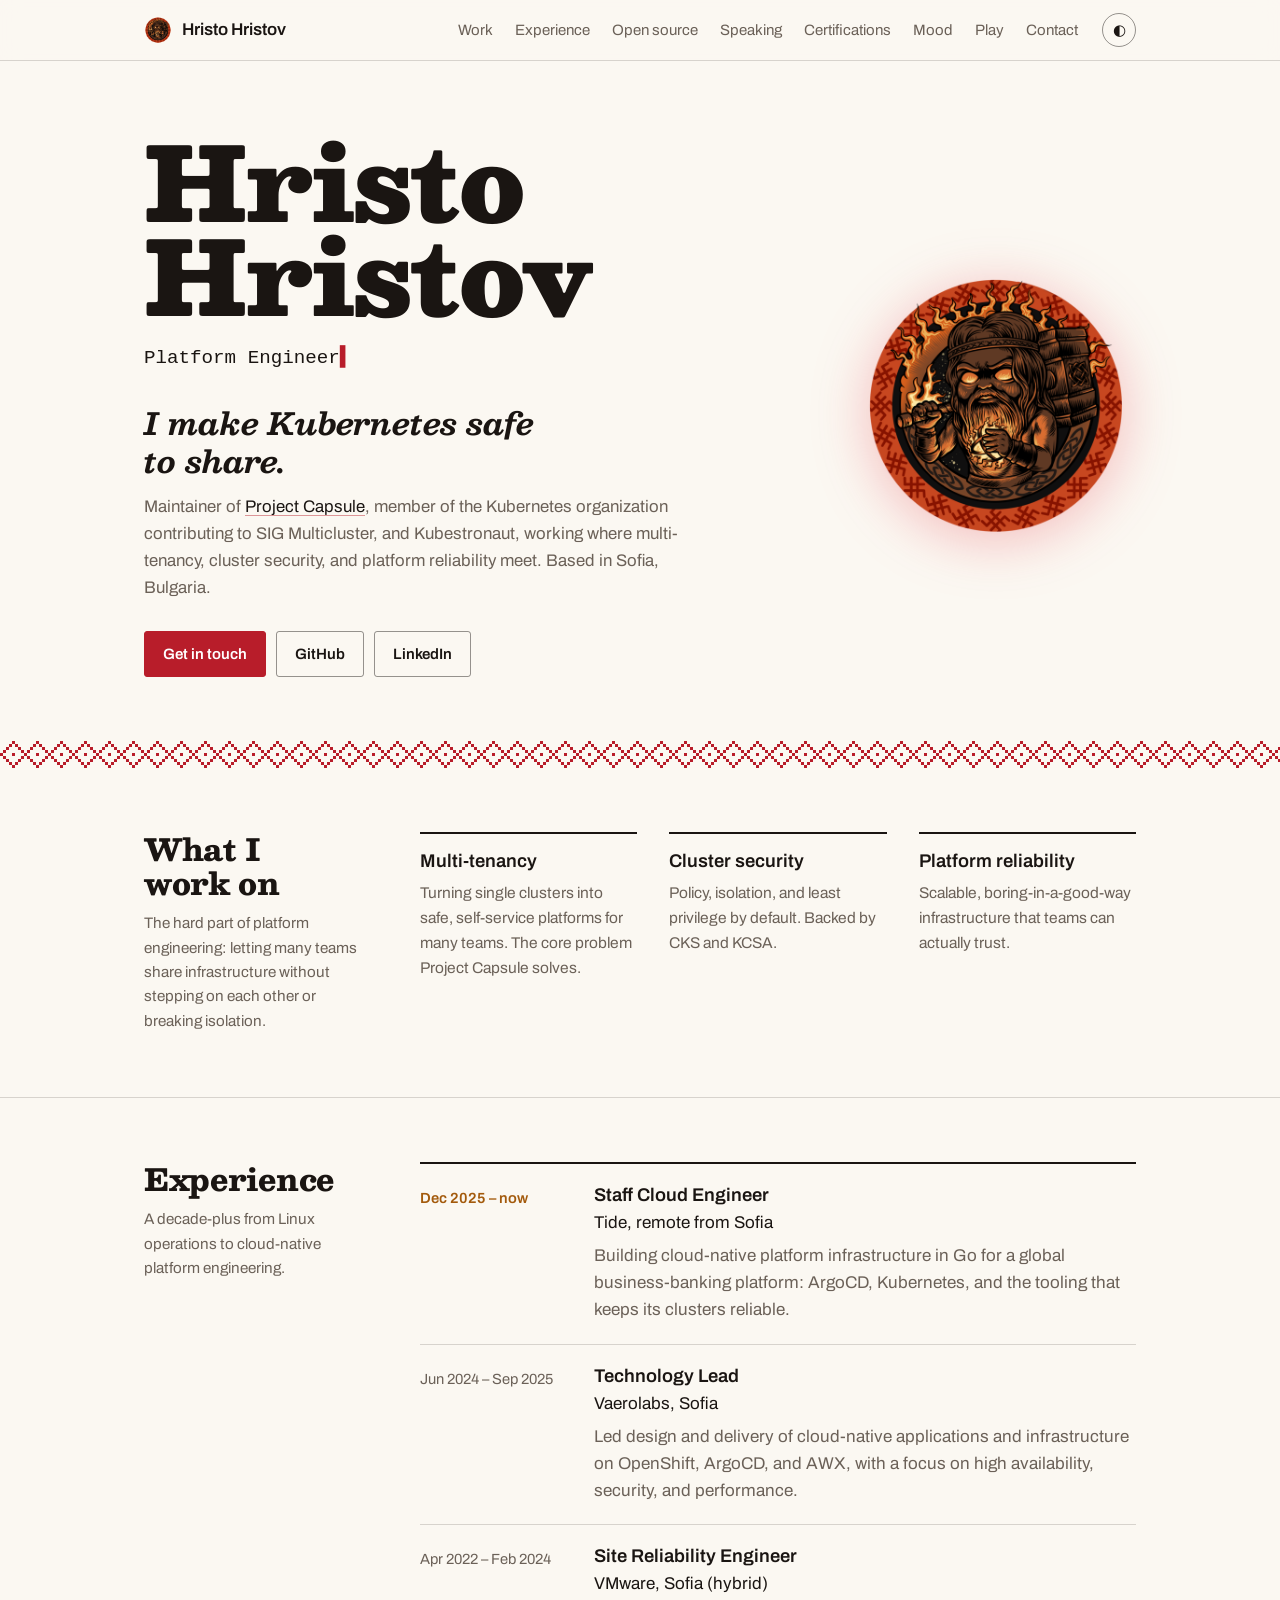
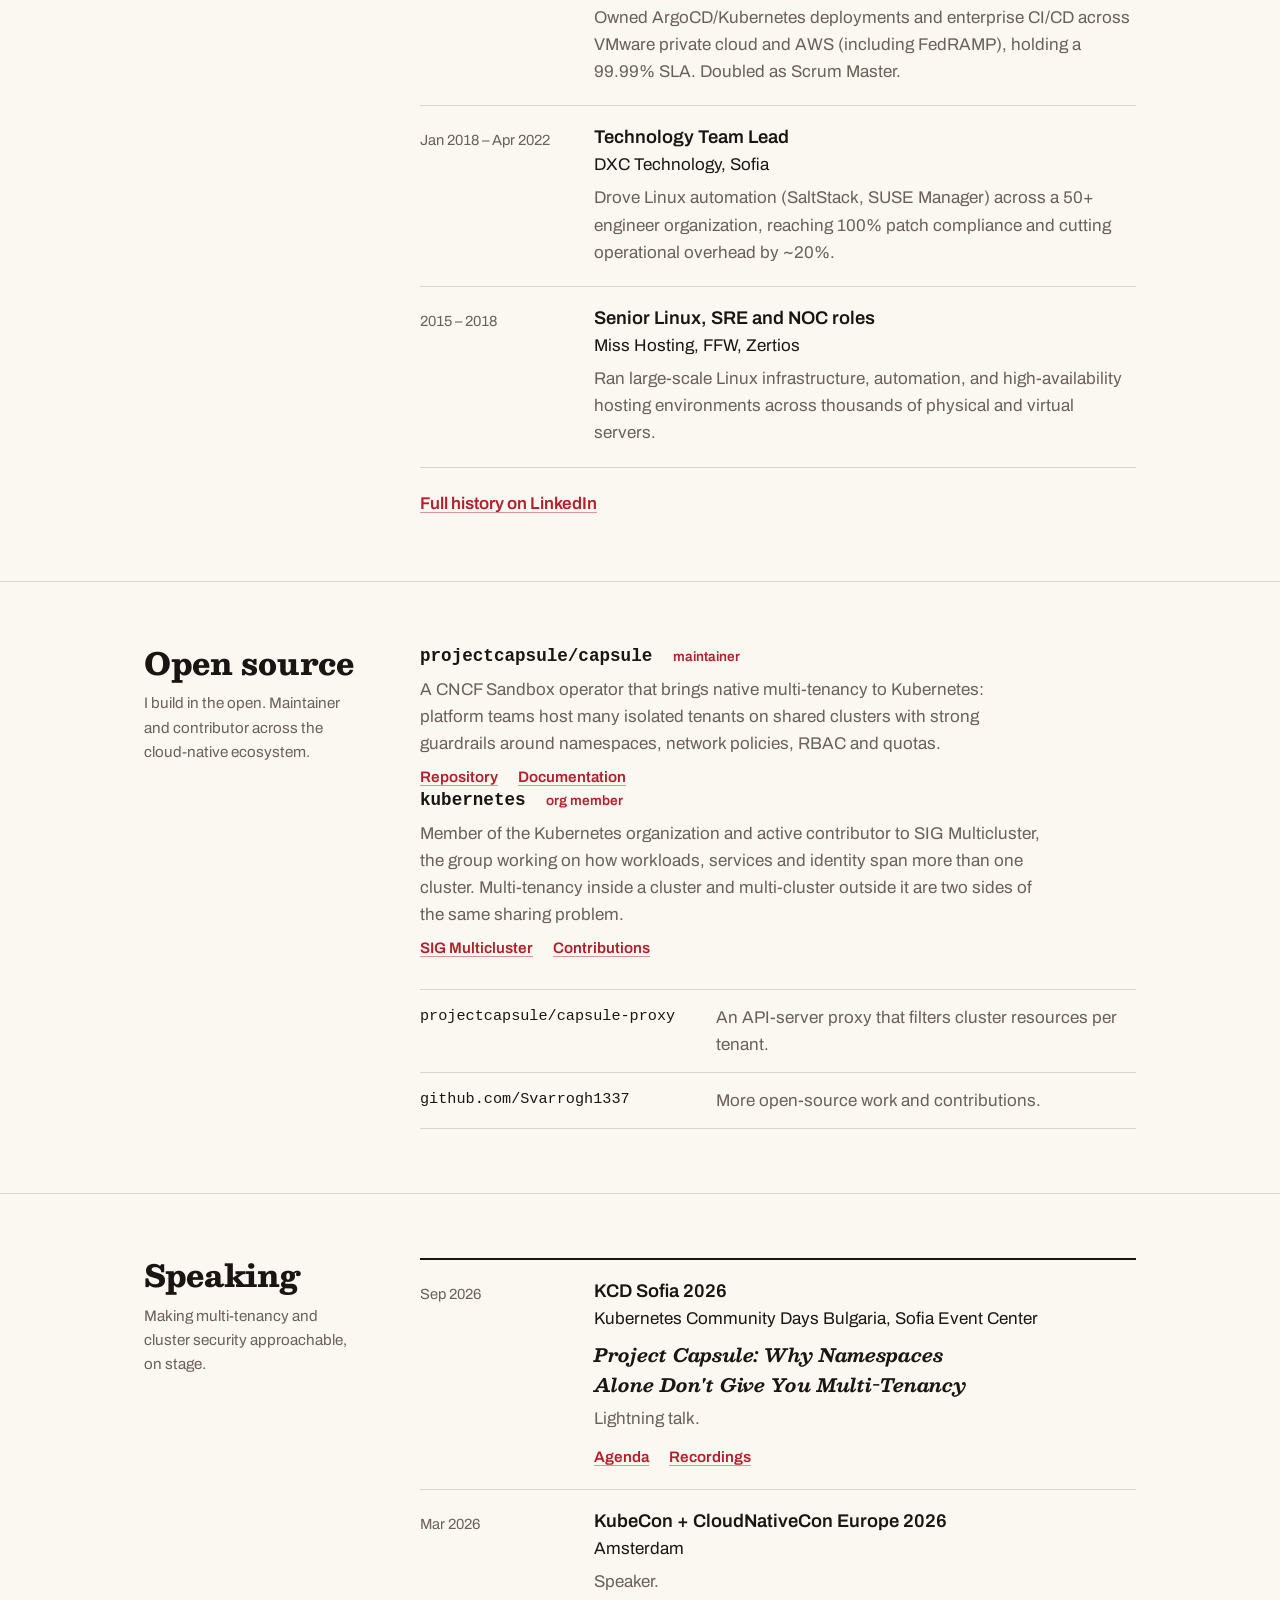
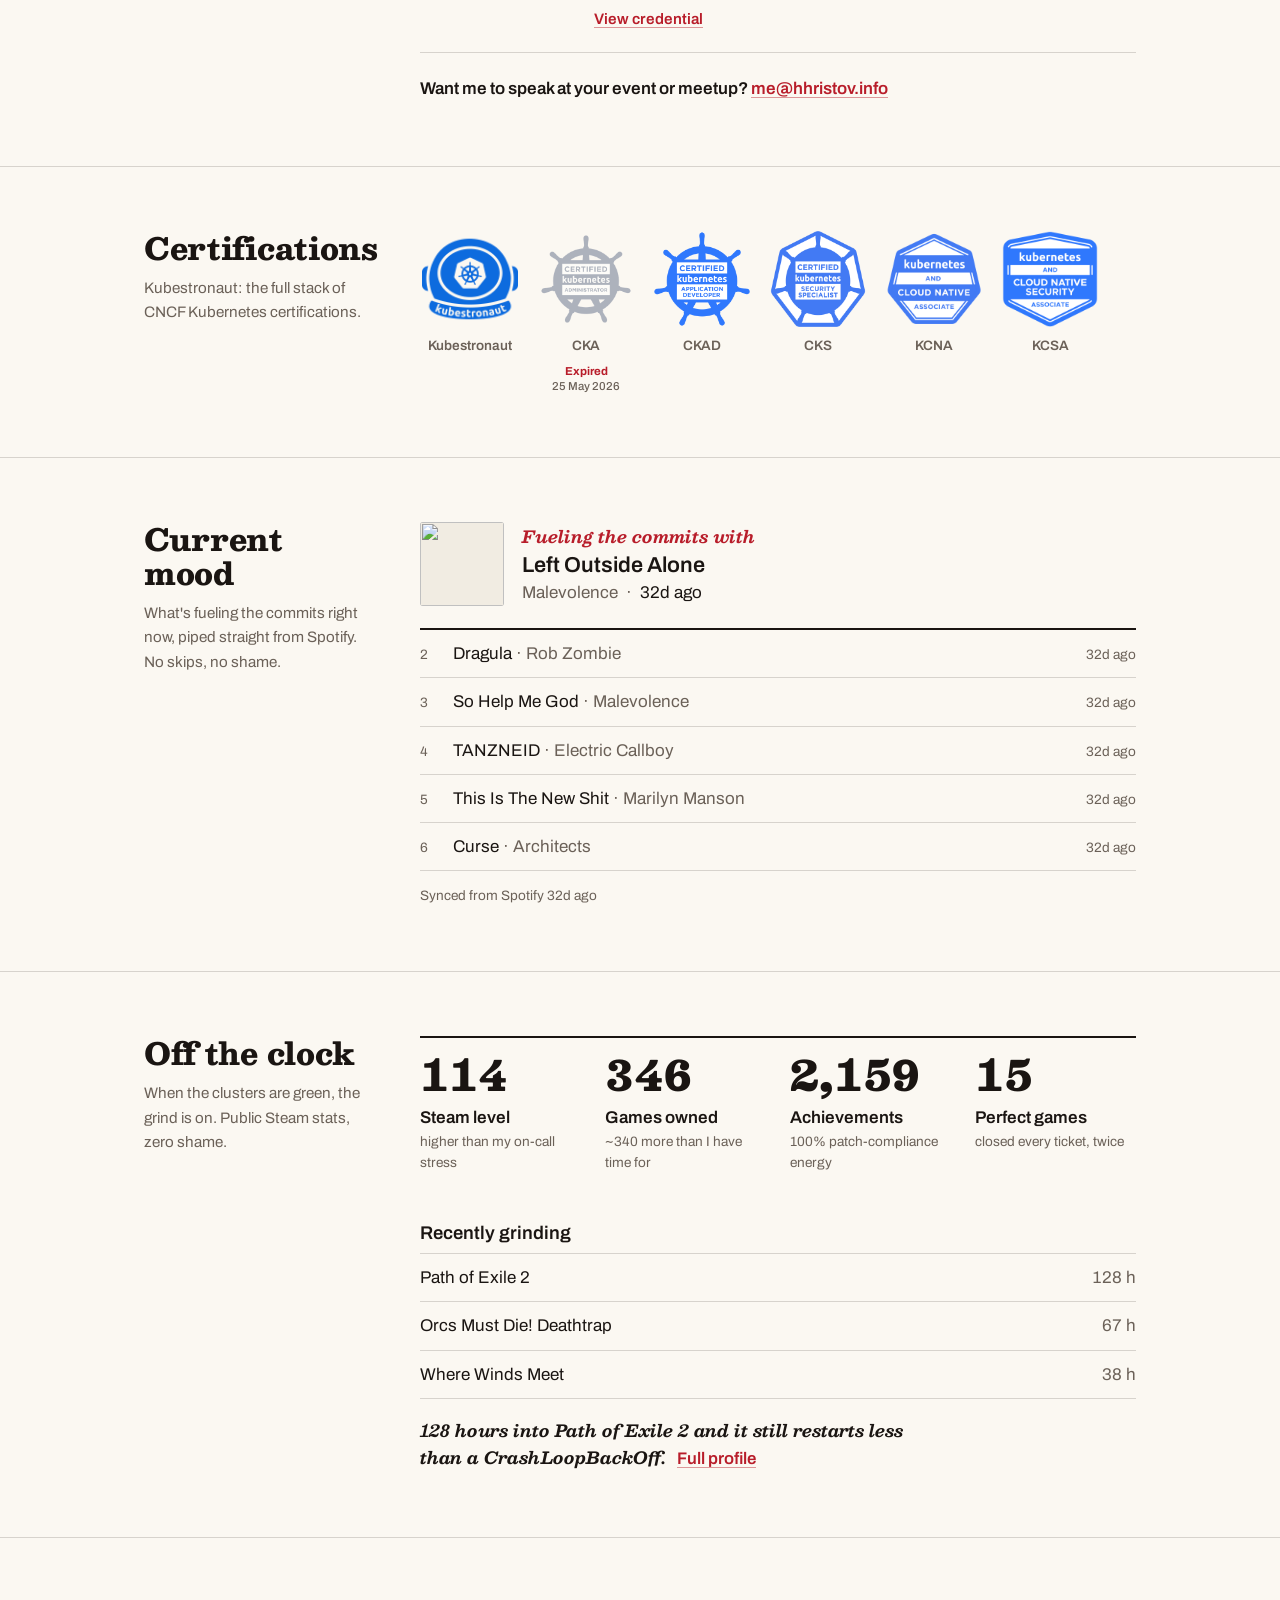
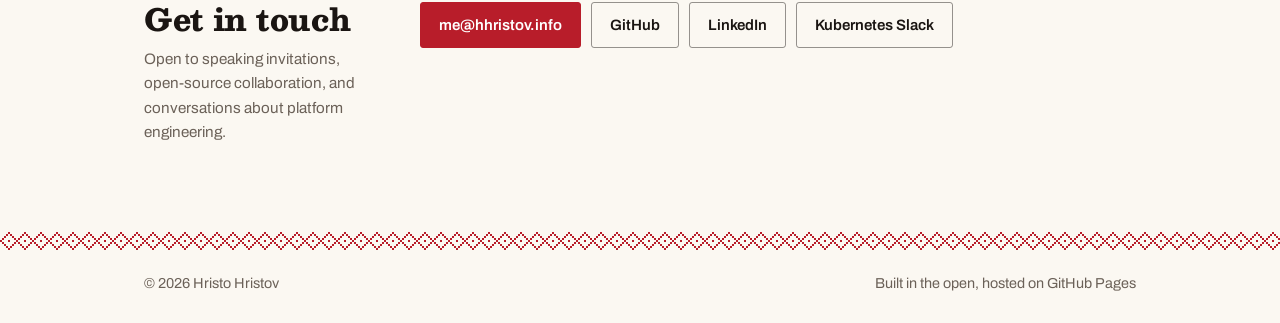
==== commit 04551901: "Add Kubernetes org membership and SIG Multicluster to Open Source Signed-off-by: Hristo Hristov <me@" ====
--- a/index.html
+++ b/index.html
@@ -4,12 +4,12 @@
   <meta charset="UTF-8" />
   <meta name="viewport" content="width=device-width, initial-scale=1.0" />
   <title>Hristo Hristov - Platform Engineer · Kubernetes Multi-Tenancy</title>
-  <meta name="description" content="Platform Engineer and Project Capsule maintainer working on Kubernetes multi-tenancy, cluster security, and platform reliability. Kubestronaut, KubeCon EU 2026 and KCD Sofia 2026 speaker." />
+  <meta name="description" content="Platform Engineer and Project Capsule maintainer working on Kubernetes multi-tenancy, cluster security, and platform reliability. Kubernetes org member and SIG Multicluster contributor, Kubestronaut, KubeCon EU 2026 and KCD Sofia 2026 speaker." />
 
   <!-- Open Graph / social -->
   <meta property="og:type" content="website" />
   <meta property="og:title" content="Hristo Hristov - Kubernetes Multi-Tenancy" />
-  <meta property="og:description" content="I make Kubernetes safe to share. Project Capsule maintainer · Kubestronaut · KubeCon EU and KCD Sofia 2026 speaker." />
+  <meta property="og:description" content="I make Kubernetes safe to share. Project Capsule maintainer · Kubernetes org member · SIG Multicluster contributor · Kubestronaut." />
   <meta property="og:url" content="https://hhristov.info" />
   <meta property="og:image" content="https://hhristov.info/assets/og-avatar.png" />
   <meta name="twitter:card" content="summary" />
@@ -51,9 +51,9 @@
           <p class="typewriter" aria-hidden="true"><span id="tw"></span><span class="caret">▍</span></p>
           <p class="sr-only">Platform Engineer. Kubernetes Multi-Tenancy at Project Capsule. Making shared clusters safe, scalable and boring.</p>
           <p class="tagline">I make Kubernetes safe to share.</p>
-          <p class="lead">Maintainer of <a href="https://projectcapsule.dev/">Project Capsule</a>, Kubestronaut, and
-            CNCF community contributor working where multi-tenancy, cluster security, and platform
-            reliability meet. Based in Sofia, Bulgaria.</p>
+          <p class="lead">Maintainer of <a href="https://projectcapsule.dev/">Project Capsule</a>, member of the
+            Kubernetes organization contributing to SIG Multicluster, and Kubestronaut, working where
+            multi-tenancy, cluster security, and platform reliability meet. Based in Sofia, Bulgaria.</p>
           <div class="cta-row">
             <a class="btn btn-primary" href="#contact">Get in touch</a>
             <a class="btn" href="https://github.com/Svarrogh1337" rel="me">GitHub</a>
@@ -173,6 +173,17 @@
               <a href="https://projectcapsule.dev/">Documentation</a>
             </p>
           </article>
+          <article class="project-main">
+            <h3><a href="https://github.com/kubernetes">kubernetes</a> <span class="role">org member</span></h3>
+            <p>Member of the Kubernetes organization and active contributor to SIG Multicluster,
+              the group working on how workloads, services and identity span more than one
+              cluster. Multi-tenancy inside a cluster and multi-cluster outside it are two
+              sides of the same sharing problem.</p>
+            <p class="links">
+              <a href="https://github.com/kubernetes/community/tree/master/sig-multicluster">SIG Multicluster</a>
+              <a href="https://github.com/Svarrogh1337">Contributions</a>
+            </p>
+          </article>
           <ul class="project-list">
             <li>
               <a href="https://github.com/projectcapsule/capsule-proxy">projectcapsule/capsule-proxy</a>
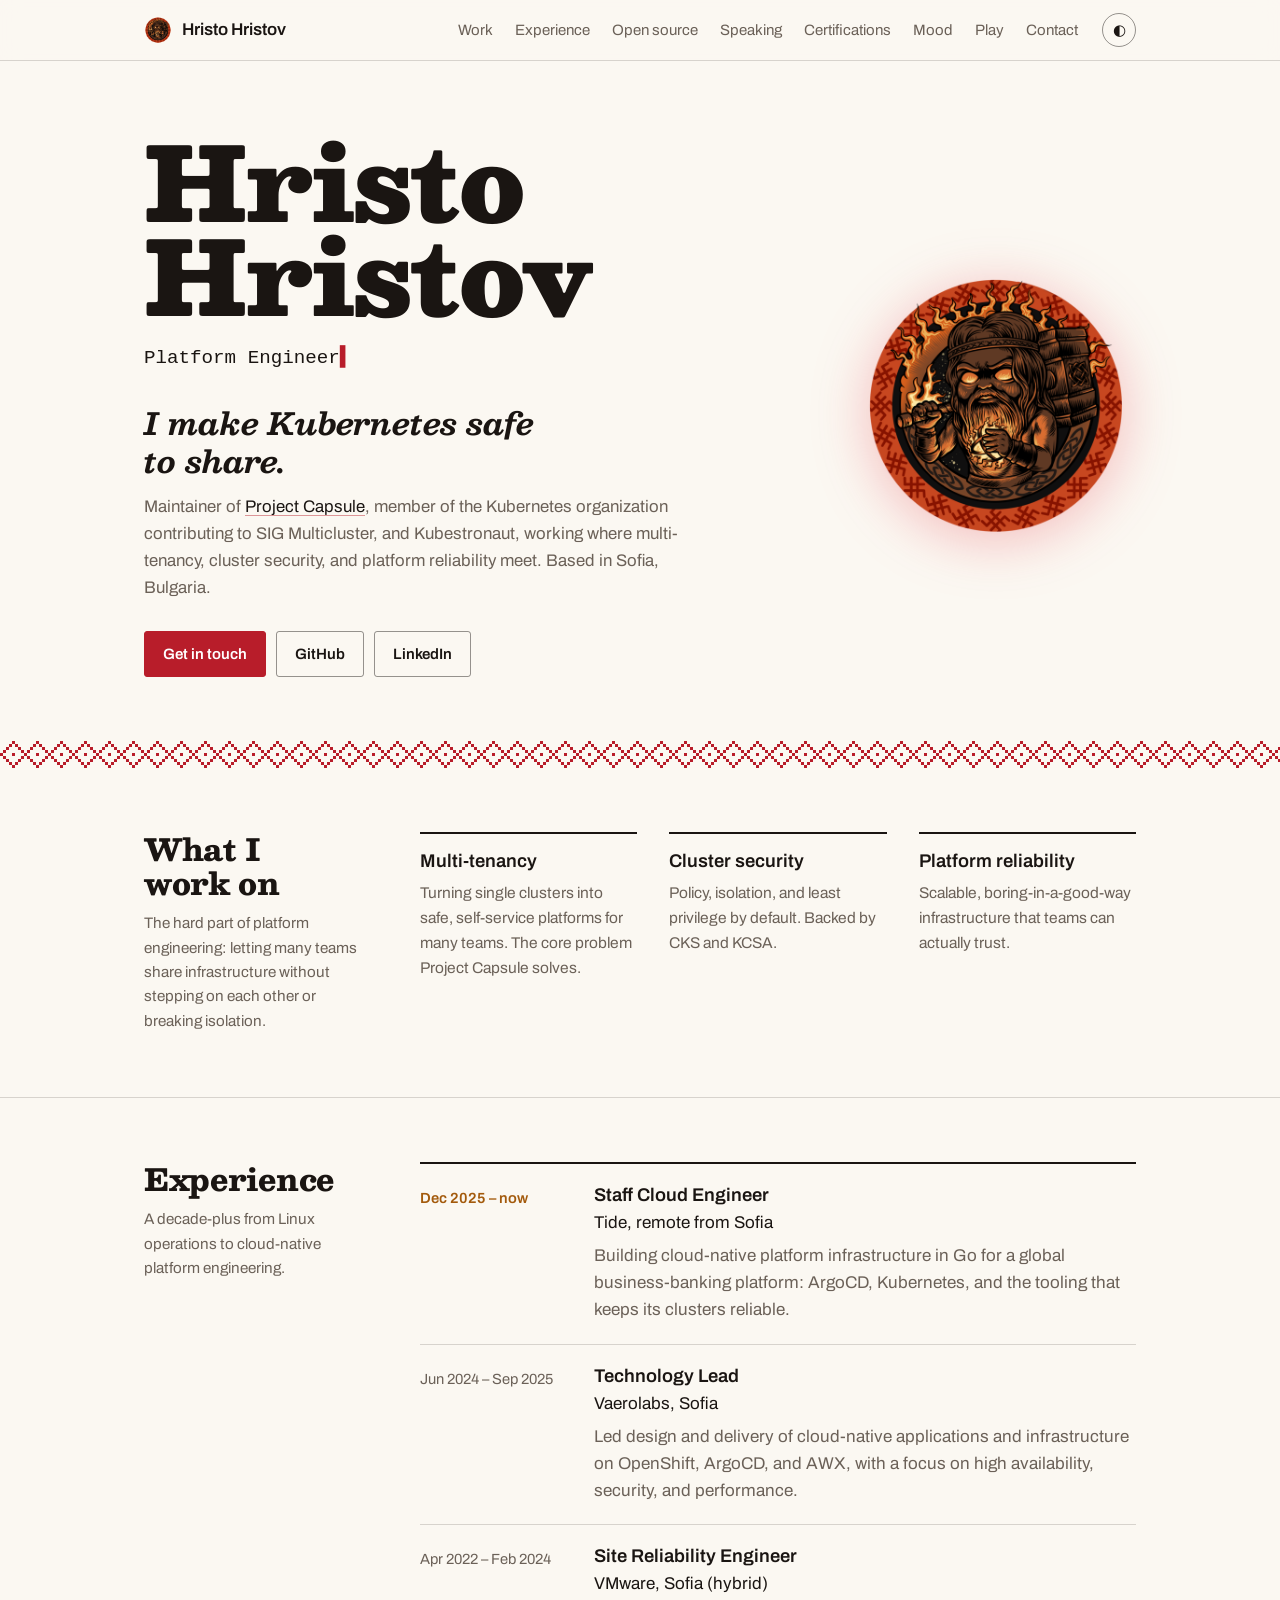
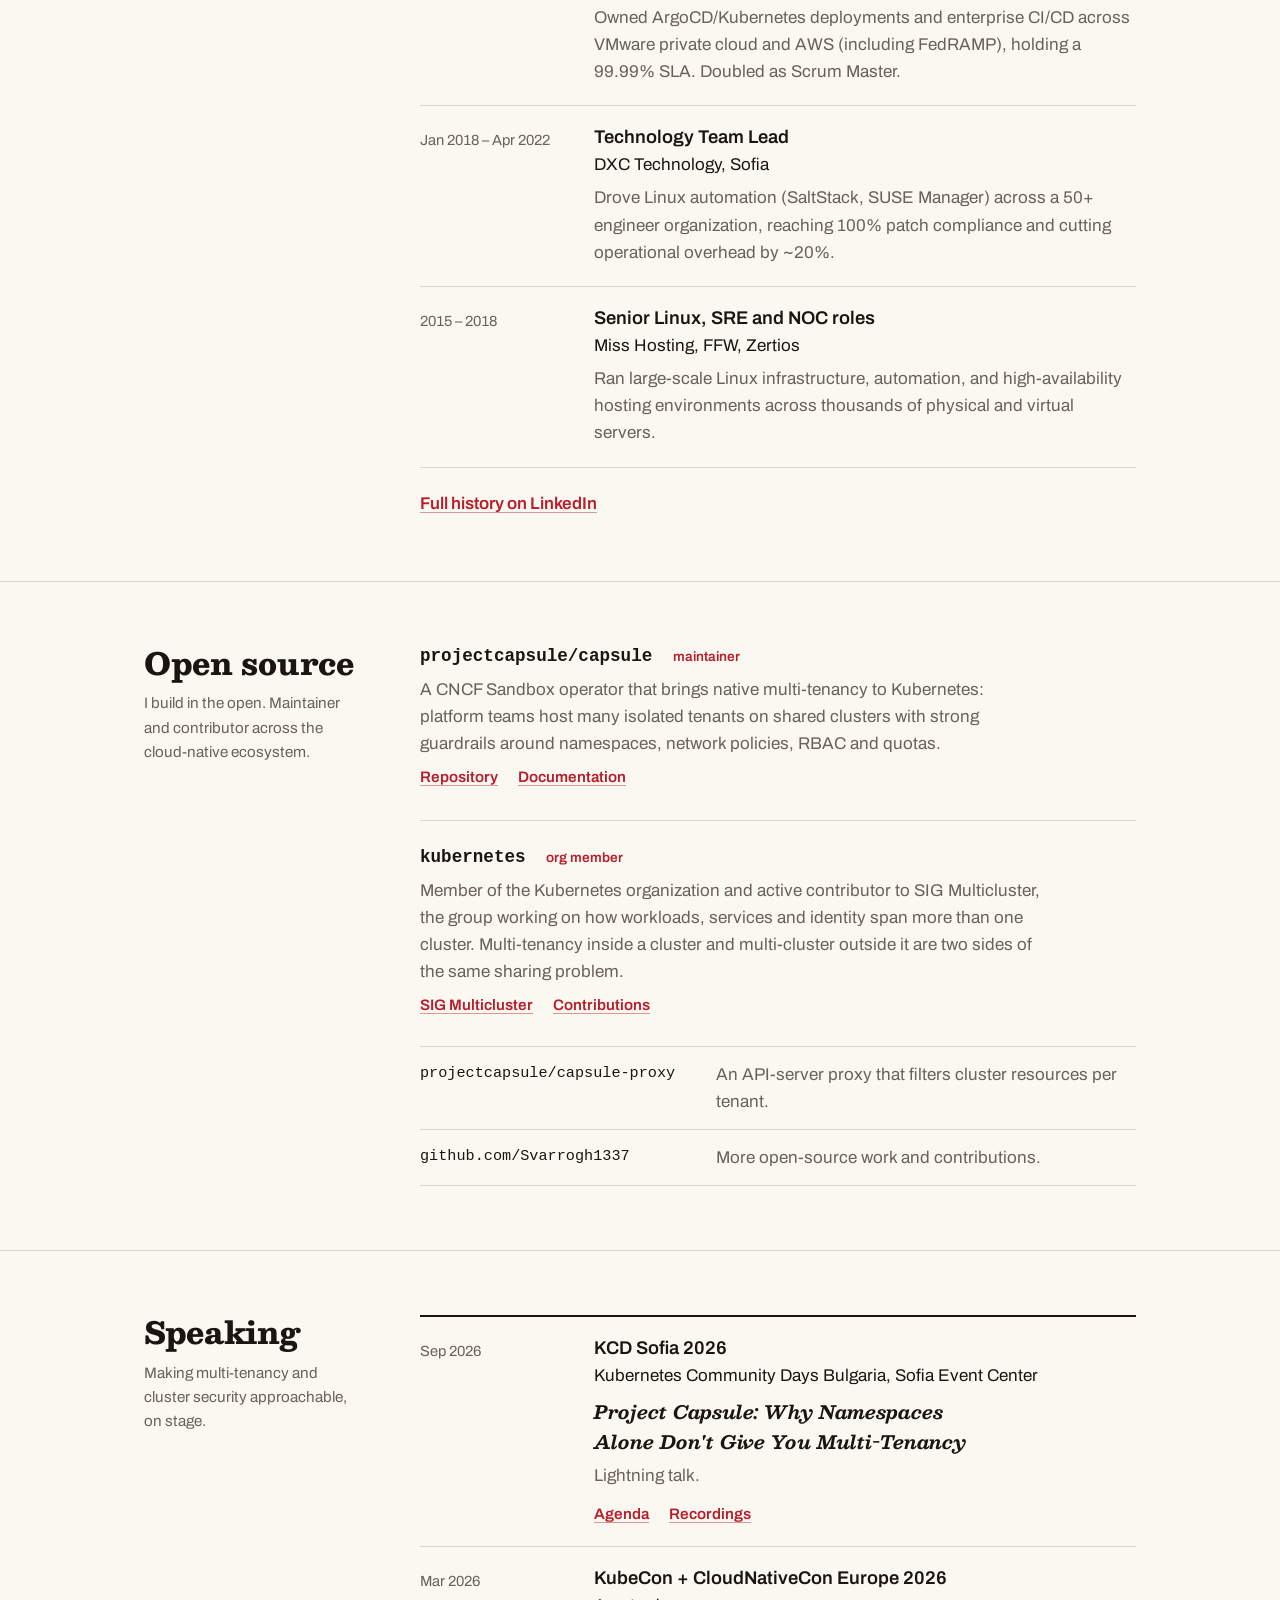
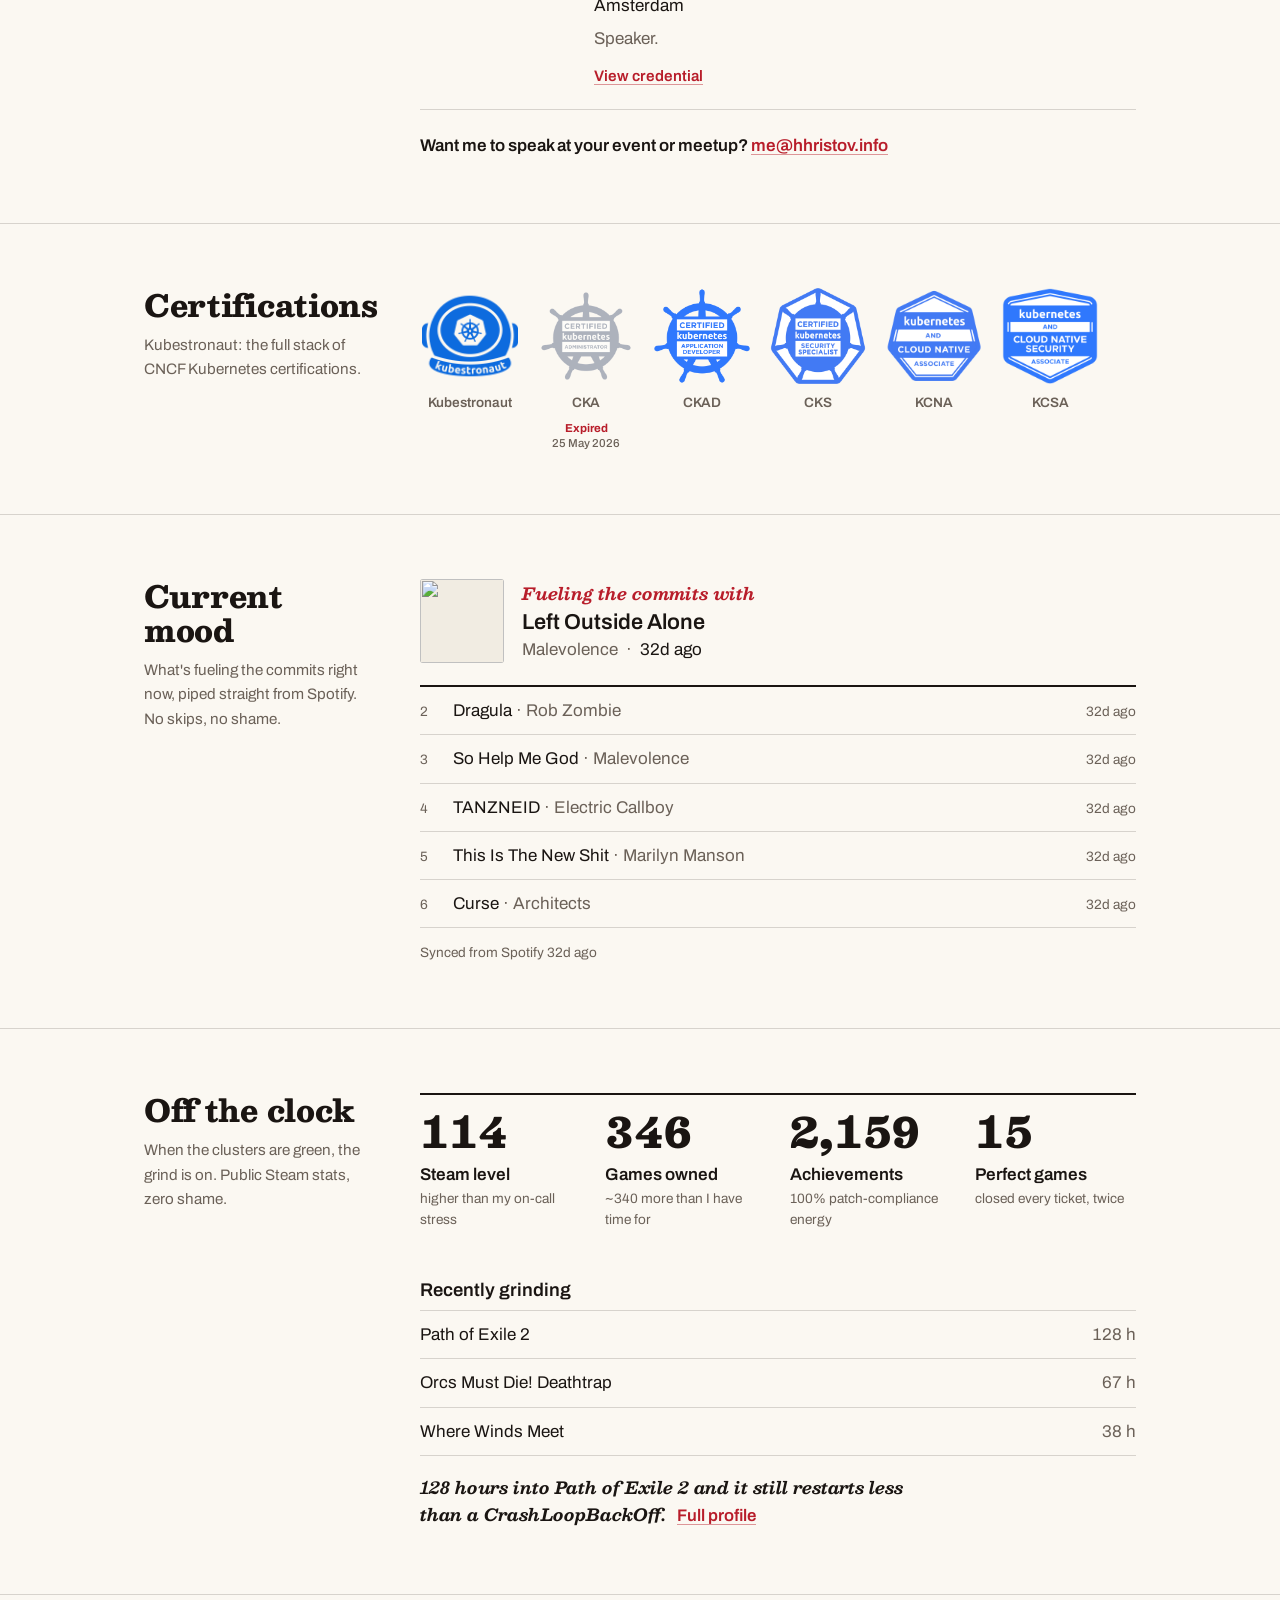
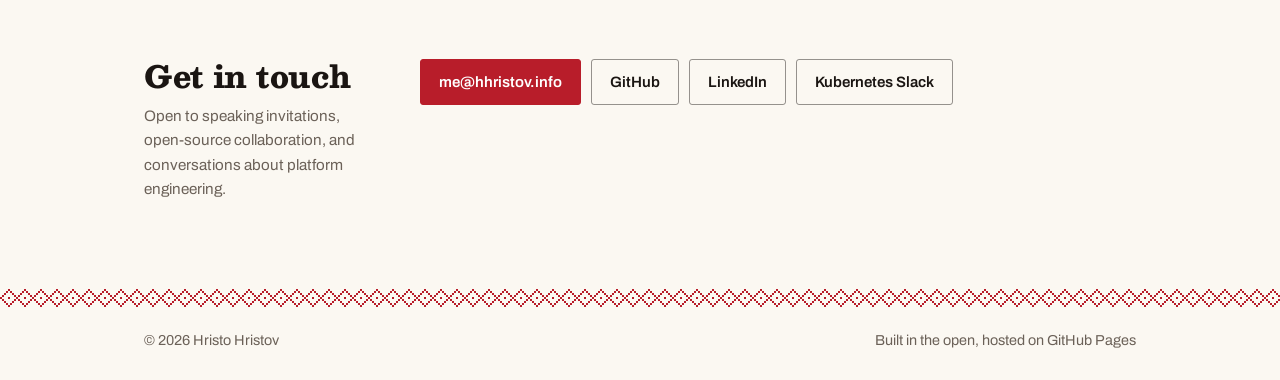
==== commit c24bb604: "Improve link previews and SEO Signed-off-by: Hristo Hristov <me@hhristov.info>" ====
--- a/index.html
+++ b/index.html
@@ -5,15 +5,33 @@
   <meta name="viewport" content="width=device-width, initial-scale=1.0" />
   <title>Hristo Hristov - Platform Engineer · Kubernetes Multi-Tenancy</title>
   <meta name="description" content="Platform Engineer and Project Capsule maintainer working on Kubernetes multi-tenancy, cluster security, and platform reliability. Kubernetes org member and SIG Multicluster contributor, Kubestronaut, KubeCon EU 2026 and KCD Sofia 2026 speaker." />
-
-  <!-- Open Graph / social -->
-  <meta property="og:type" content="website" />
+  <meta name="author" content="Hristo Hristov" />
+  <meta name="theme-color" content="#1A1512" media="(prefers-color-scheme: dark)" />
+  <meta name="theme-color" content="#FBF8F2" media="(prefers-color-scheme: light)" />
+  <link rel="canonical" href="https://hhristov.info/" />
+
+  <!-- Open Graph (Facebook, Messenger, LinkedIn, Slack, Telegram) -->
+  <meta property="og:type" content="profile" />
+  <meta property="og:site_name" content="Hristo Hristov" />
+  <meta property="og:locale" content="en_US" />
+  <meta property="og:url" content="https://hhristov.info/" />
   <meta property="og:title" content="Hristo Hristov - Kubernetes Multi-Tenancy" />
   <meta property="og:description" content="I make Kubernetes safe to share. Project Capsule maintainer · Kubernetes org member · SIG Multicluster contributor · Kubestronaut." />
-  <meta property="og:url" content="https://hhristov.info" />
-  <meta property="og:image" content="https://hhristov.info/assets/og-avatar.png" />
-  <meta name="twitter:card" content="summary" />
-  <meta name="twitter:image" content="https://hhristov.info/assets/og-avatar.png" />
+  <meta property="og:image" content="https://hhristov.info/assets/og-card.png" />
+  <meta property="og:image:secure_url" content="https://hhristov.info/assets/og-card.png" />
+  <meta property="og:image:type" content="image/png" />
+  <meta property="og:image:width" content="1200" />
+  <meta property="og:image:height" content="630" />
+  <meta property="og:image:alt" content="Hristo Hristov. I make Kubernetes safe to share. Platform engineer in Sofia, Project Capsule maintainer, Kubernetes org member." />
+  <meta property="profile:first_name" content="Hristo" />
+  <meta property="profile:last_name" content="Hristov" />
+
+  <!-- Twitter / X card -->
+  <meta name="twitter:card" content="summary_large_image" />
+  <meta name="twitter:title" content="Hristo Hristov - Kubernetes Multi-Tenancy" />
+  <meta name="twitter:description" content="I make Kubernetes safe to share. Project Capsule maintainer · Kubernetes org member · SIG Multicluster contributor · Kubestronaut." />
+  <meta name="twitter:image" content="https://hhristov.info/assets/og-card.png" />
+  <meta name="twitter:image:alt" content="Hristo Hristov. I make Kubernetes safe to share." />
 
   <link rel="preconnect" href="https://fonts.googleapis.com" />
   <link rel="preconnect" href="https://fonts.gstatic.com" crossorigin />
@@ -21,6 +39,29 @@
   <link rel="stylesheet" href="./assets/style.css" />
   <link rel="icon" type="image/png" href="./assets/favicon.png" />
   <link rel="apple-touch-icon" href="./assets/favicon.png" />
+  <script type="application/ld+json">
+  {
+    "@context": "https://schema.org",
+    "@type": "Person",
+    "name": "Hristo Hristov",
+    "url": "https://hhristov.info/",
+    "image": "https://hhristov.info/assets/avatar.png",
+    "jobTitle": "Staff Cloud Engineer",
+    "worksFor": { "@type": "Organization", "name": "Tide" },
+    "address": { "@type": "PostalAddress", "addressLocality": "Sofia", "addressCountry": "BG" },
+    "email": "mailto:me@hhristov.info",
+    "description": "Platform engineer and Project Capsule maintainer working on Kubernetes multi-tenancy, cluster security, and platform reliability.",
+    "memberOf": [
+      { "@type": "Organization", "name": "Kubernetes", "url": "https://github.com/kubernetes" },
+      { "@type": "Organization", "name": "Project Capsule", "url": "https://projectcapsule.dev/" }
+    ],
+    "knowsAbout": ["Kubernetes", "Multi-tenancy", "Platform engineering", "Cluster security", "Site reliability engineering", "Go"],
+    "sameAs": [
+      "https://github.com/Svarrogh1337",
+      "https://www.linkedin.com/in/svarrogh1337/"
+    ]
+  }
+  </script>
 </head>
 <body>
   <a class="skip-link" href="#main">Skip to content</a>
--- a/assets/style.css
+++ b/assets/style.css
@@ -198,6 +198,7 @@
 .project-main h3 a:hover { text-decoration: underline; }
 .role { font-family: var(--sans); font-size: 0.85rem; font-weight: 600; color: var(--accent); margin-left: 10px; }
 .project-main > p { color: var(--muted); max-width: 62ch; margin-top: 8px; }
+.project-main + .project-main { margin-top: 30px; padding-top: 26px; border-top: 1px solid var(--rule); }
 .project-list { list-style: none; margin: 28px 0 0; padding: 0; border-top: 1px solid var(--rule); }
 .project-list li {
   display: grid; grid-template-columns: minmax(0, 280px) minmax(0, 1fr); gap: 16px;
@@ -301,7 +302,7 @@
 #fire-backdrop.active { opacity: 1; }
 #fire-canvas {
   position: fixed; inset: 0; z-index: 999; pointer-events: none;
-  mix-blend-mode: screen; opacity: 0; transition: opacity 0.4s ease;
+  opacity: 0; transition: opacity 0.4s ease;
 }
 #fire-canvas.active { opacity: 1; }
 /* Reduced-motion fallback: a static warm wash instead of the animated fire */
